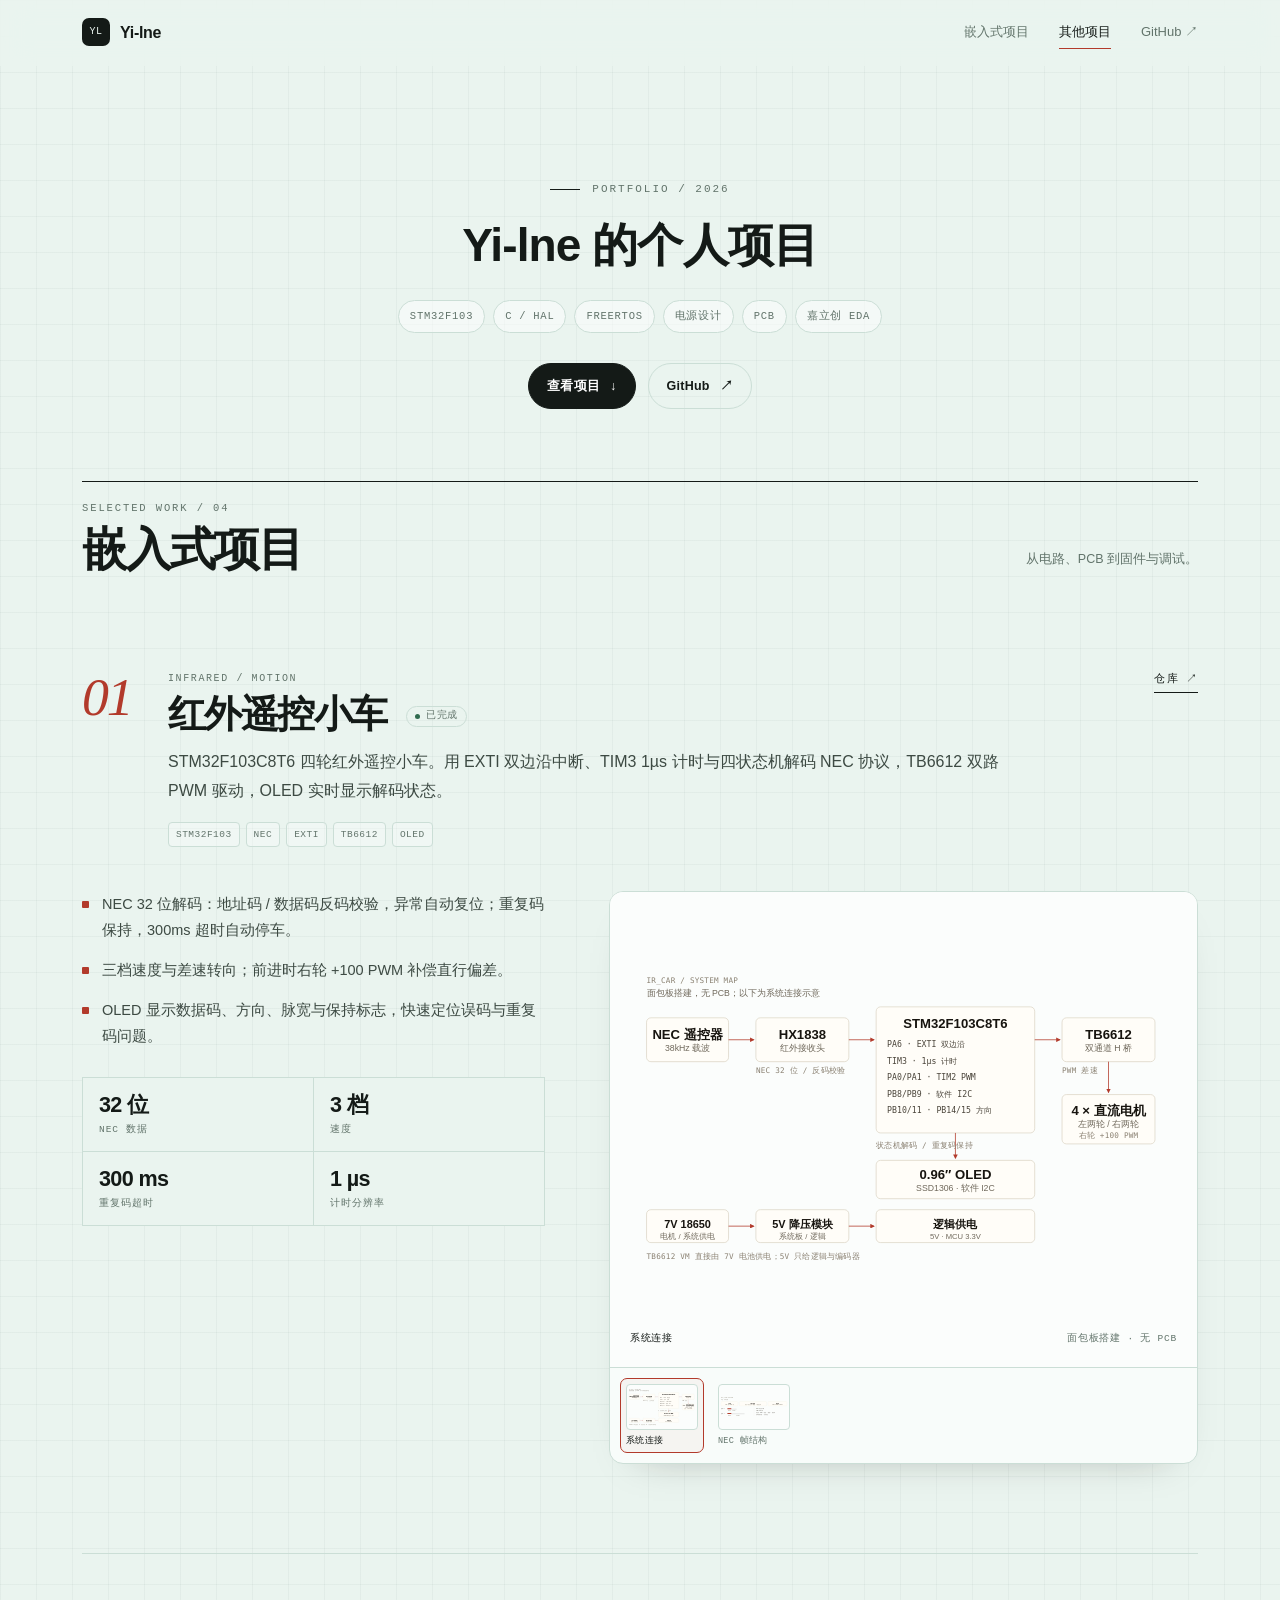
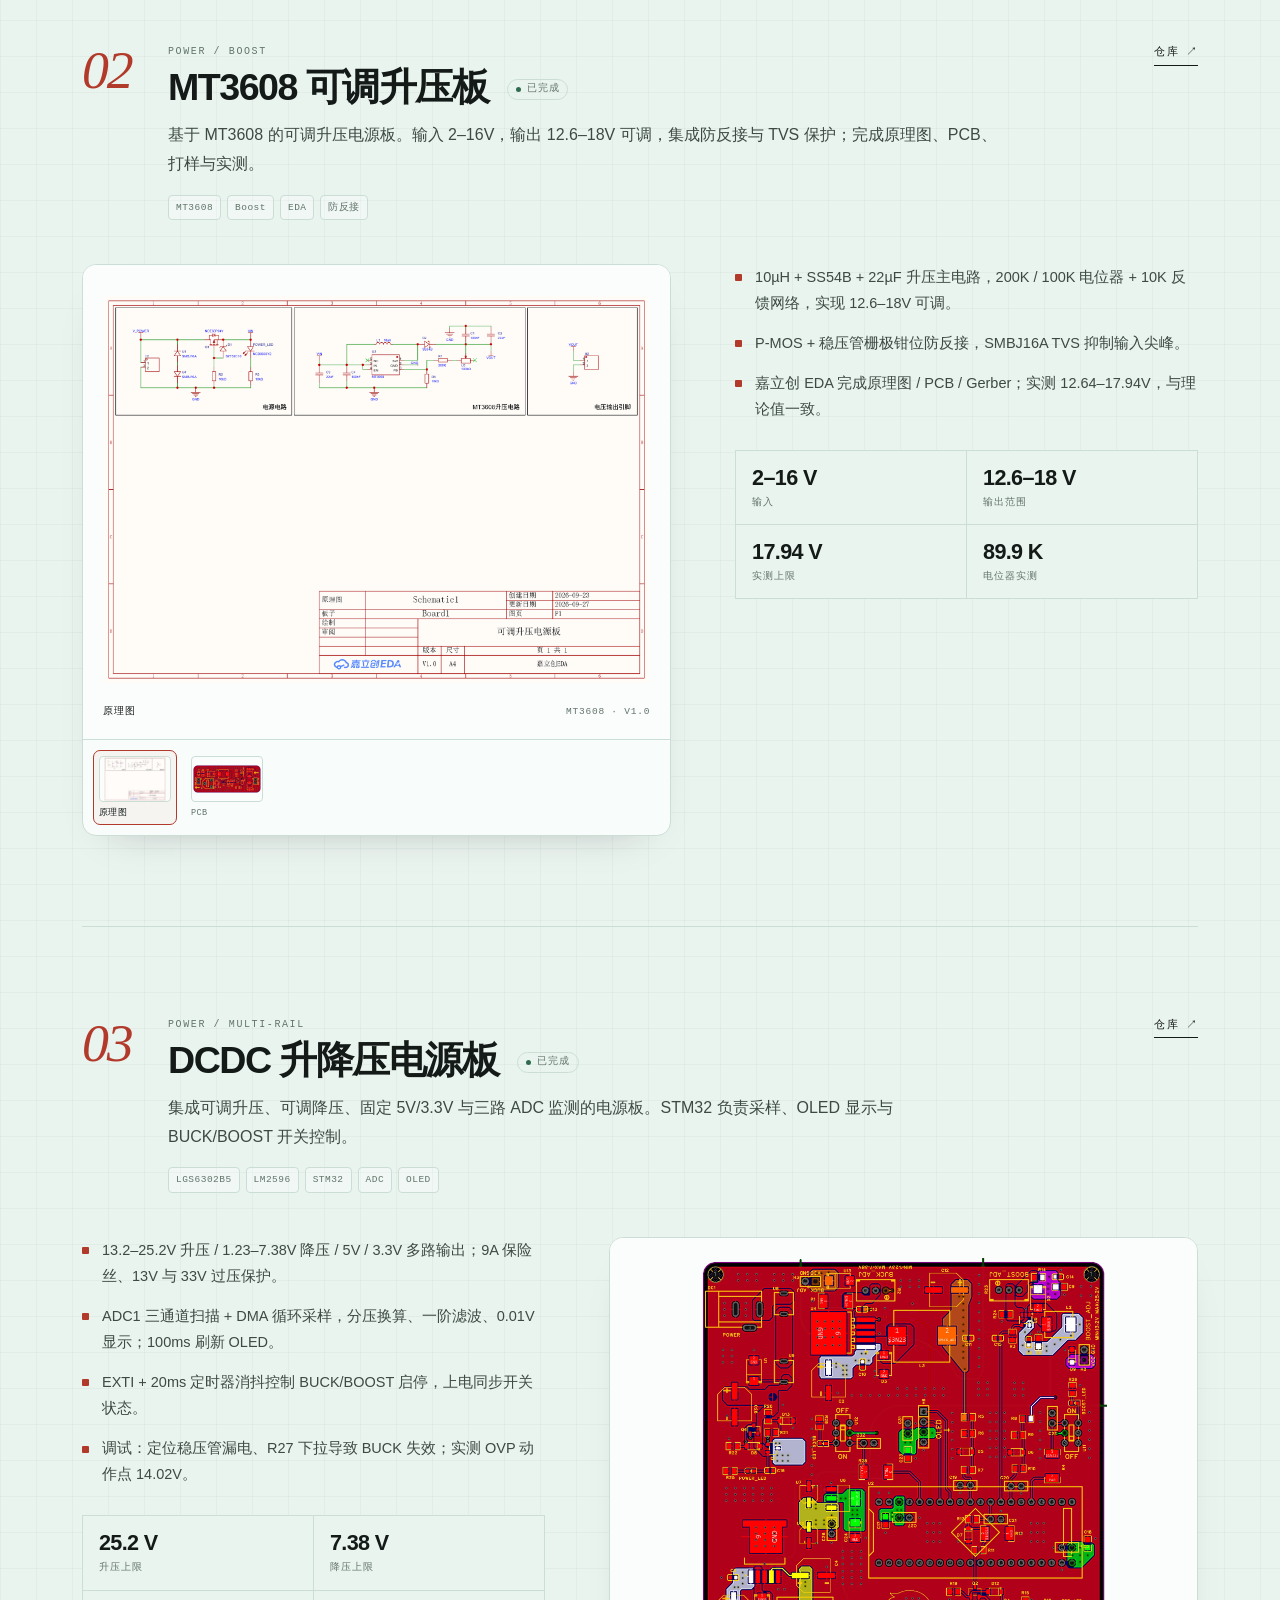
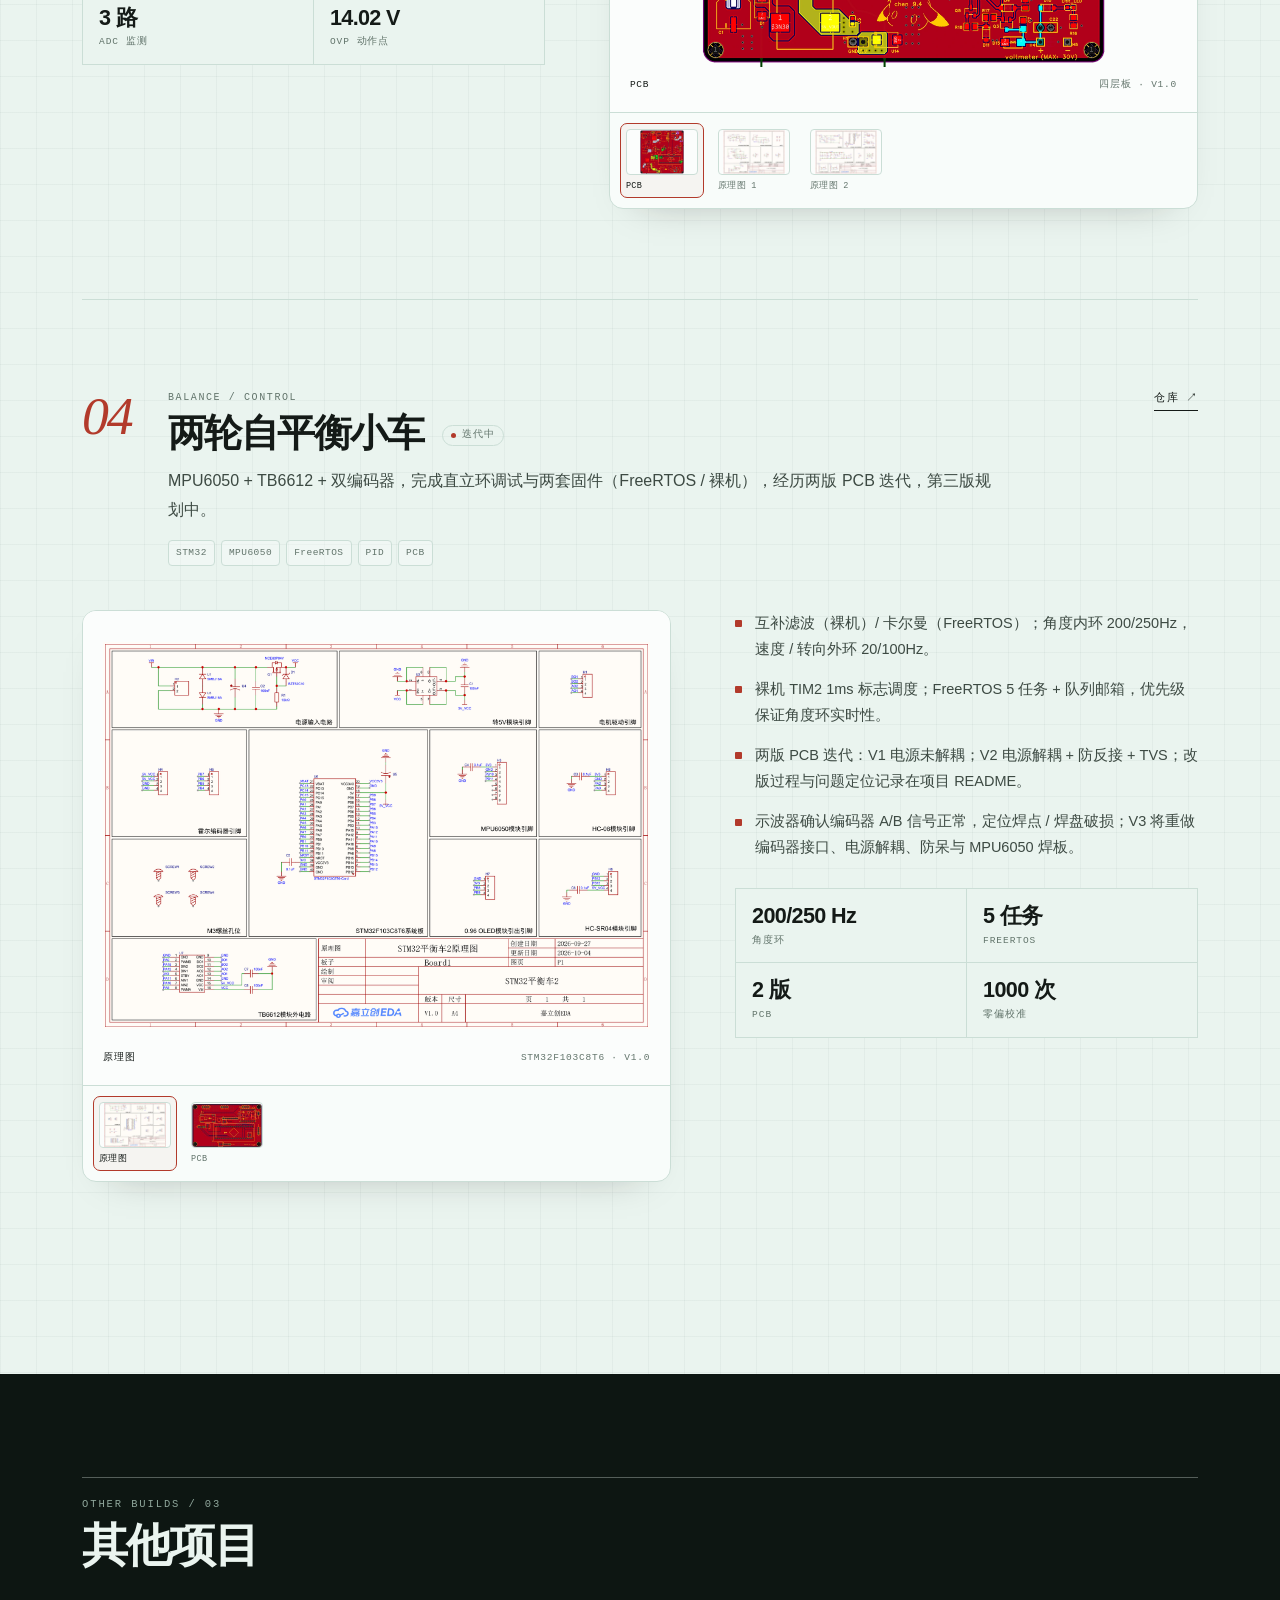
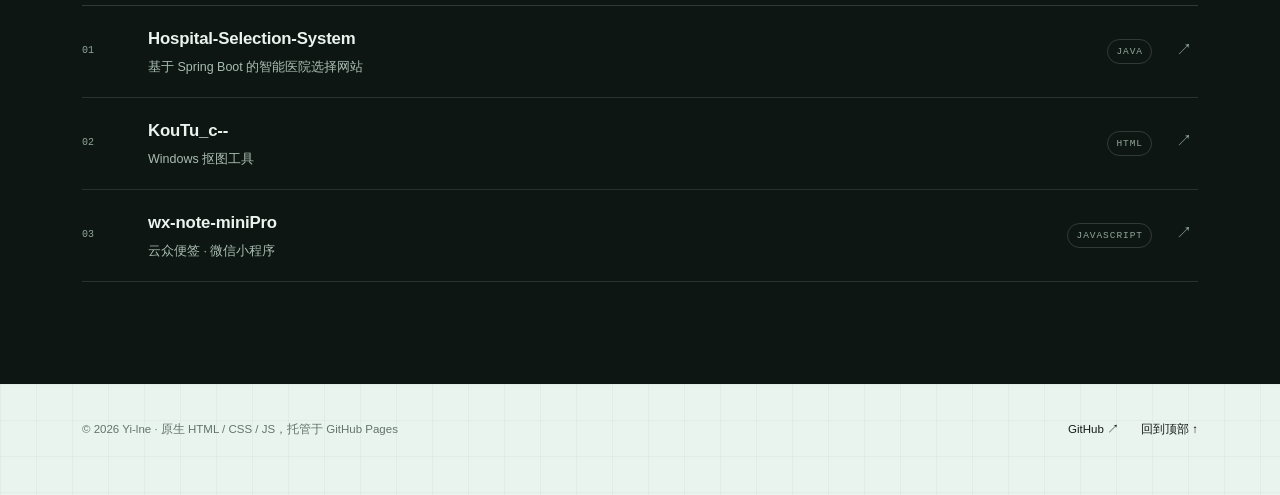
==== index.html @ df7c6e93 "2026 v1" ====
<!DOCTYPE html>
<html lang="zh-CN">
<head>
  <meta charset="utf-8">
  <meta name="viewport" content="width=device-width, initial-scale=1">
  <title>Yi-lne — 嵌入式项目作品集</title>
  <meta name="description" content="Yi-lne 的嵌入式项目作品集：STM32 固件、红外遥控小车、MT3608 升压板、DCDC 升降压电源板与两轮自平衡小车。">
  <meta name="theme-color" content="#eaf4ef">
  <link rel="canonical" href="https://yi-lne.github.io/">
  <link rel="icon" href="assets/favicon.svg" type="image/svg+xml">
  <link rel="stylesheet" href="assets/style.css">
  <script>document.documentElement.classList.add('js');</script>
  <meta property="og:type" content="website">
  <meta property="og:title" content="Yi-lne — 嵌入式项目作品集">
  <meta property="og:description" content="STM32 固件、电源与 PCB：红外遥控小车、MT3608 升压板、DCDC 升降压电源板、两轮自平衡小车。">
  <meta property="og:url" content="https://yi-lne.github.io/">
  <meta property="og:image" content="https://yi-lne.github.io/assets/img/og.jpg">
  <meta property="og:image:width" content="1200">
  <meta property="og:image:height" content="630">
  <meta name="twitter:card" content="summary_large_image">
  <meta name="twitter:image" content="https://yi-lne.github.io/assets/img/og.jpg">
</head>
<body>
  <a class="skip-link" href="#work">跳到项目</a>

  <header class="site-header" id="top">
    <div class="header-inner">
      <a class="logo" href="#top" aria-label="Yi-lne 首页">
        <span class="logo-mark" aria-hidden="true">YL</span>
        <span class="logo-text">Yi-lne</span>
      </a>
      <nav class="nav" aria-label="主导航">
        <a href="#work">嵌入式项目</a>
        <a href="#other">其他项目</a>
        <a href="https://github.com/Yi-lne" target="_blank" rel="noopener">GitHub <span aria-hidden="true">↗</span></a>
      </nav>
    </div>
  </header>

  <main>
    <section class="hero" aria-labelledby="hero-title">
      <div class="hero-copy">
        <p class="eyebrow">Portfolio / 2026</p>
        <h1 id="hero-title">Yi-lne 的个人项目</h1>
        <div class="chips" aria-label="技术栈">
          <span class="chip">STM32F103</span>
          <span class="chip">C / HAL</span>
          <span class="chip">FreeRTOS</span>
          <span class="chip">电源设计</span>
          <span class="chip">PCB</span>
          <span class="chip">嘉立创 EDA</span>
        </div>
        <div class="hero-actions">
          <a class="btn btn-primary" href="#work">查看项目 <span aria-hidden="true">↓</span></a>
          <a class="btn btn-ghost" href="https://github.com/Yi-lne" target="_blank" rel="noopener">GitHub <span aria-hidden="true">↗</span></a>
        </div>
      </div>
    </section>

    <section class="work" id="work" aria-labelledby="work-title">
      <header class="section-head" data-reveal>
        <div>
          <p class="section-label">Selected work / 04</p>
          <h2 class="section-title" id="work-title">嵌入式项目</h2>
        </div>
        <p class="section-note">从电路、PCB 到固件与调试。</p>
      </header>

      <div class="projects">
        <article class="project" id="ir-car" data-reveal>
          <header class="project-head">
            <span class="project-index" aria-hidden="true">01</span>
            <div class="project-head-text">
              <p class="project-kicker">Infrared / Motion</p>
              <h3>红外遥控小车 <span class="status"><i aria-hidden="true"></i>已完成</span></h3>
              <p class="project-summary">STM32F103C8T6 四轮红外遥控小车。用 EXTI 双边沿中断、TIM3 1µs 计时与四状态机解码 NEC 协议，TB6612 双路 PWM 驱动，OLED 实时显示解码状态。</p>
              <div class="tags" aria-label="技术标签">
                <span>STM32F103</span><span>NEC</span><span>EXTI</span><span>TB6612</span><span>OLED</span>
              </div>
            </div>
            <a class="repo-link" href="https://github.com/Yi-lne/Embedded-project--IR_Car" target="_blank" rel="noopener">仓库 <span aria-hidden="true">↗</span></a>
          </header>

          <div class="project-grid">
            <div class="project-info">
              <ul class="points">
                <li>NEC 32 位解码：地址码 / 数据码反码校验，异常自动复位；重复码保持，300ms 超时自动停车。</li>
                <li>三档速度与差速转向；前进时右轮 +100 PWM 补偿直行偏差。</li>
                <li>OLED 显示数据码、方向、脉宽与保持标志，快速定位误码与重复码问题。</li>
              </ul>
              <div class="stats">
                <div><b>32 位</b><span>NEC 数据</span></div>
                <div><b>3 档</b><span>速度</span></div>
                <div><b>300 ms</b><span>重复码超时</span></div>
                <div><b>1 µs</b><span>计时分辨率</span></div>
              </div>
            </div>

            <div class="project-viewer">
              <div class="viewer" data-viewer>
                <figure class="stage">
                  <img class="stage-img" src="assets/img/ir-system.svg" alt="IR_Car 系统连接示意" loading="lazy">
                  <figcaption>
                    <span class="stage-label">系统连接</span>
                    <span class="stage-caption">面包板搭建 · 无 PCB</span>
                  </figcaption>
                </figure>
                <div class="thumbs" role="group" aria-label="IR_Car 图片">
                  <button class="thumb is-active" type="button" aria-pressed="true"
                    data-src="assets/img/ir-system.svg" data-label="系统连接" data-caption="面包板搭建 · 无 PCB" data-alt="IR_Car 系统连接示意">
                    <img src="assets/img/ir-system.svg" alt="" loading="lazy">
                    <span>系统连接</span>
                  </button>
                  <button class="thumb" type="button" aria-pressed="false"
                    data-src="assets/img/ir-nec.svg" data-label="NEC 帧结构" data-caption="引导码 / 32 位数据 / 重复码" data-alt="NEC 帧结构示意">
                    <img src="assets/img/ir-nec.svg" alt="" loading="lazy">
                    <span>NEC 帧结构</span>
                  </button>
                </div>
              </div>
            </div>
          </div>
        </article>

        <article class="project project--reverse" id="mt3608" data-reveal>
          <header class="project-head">
            <span class="project-index" aria-hidden="true">02</span>
            <div class="project-head-text">
              <p class="project-kicker">Power / Boost</p>
              <h3>MT3608 可调升压板 <span class="status"><i aria-hidden="true"></i>已完成</span></h3>
              <p class="project-summary">基于 MT3608 的可调升压电源板。输入 2–16V，输出 12.6–18V 可调，集成防反接与 TVS 保护；完成原理图、PCB、打样与实测。</p>
              <div class="tags" aria-label="技术标签">
                <span>MT3608</span><span>Boost</span><span>EDA</span><span>防反接</span>
              </div>
            </div>
            <a class="repo-link" href="https://github.com/Yi-lne/Embedded-project--DCDC_BOOST_MT3608" target="_blank" rel="noopener">仓库 <span aria-hidden="true">↗</span></a>
          </header>

          <div class="project-grid">
            <div class="project-info">
              <ul class="points">
                <li>10µH + SS54B + 22µF 升压主电路，200K / 100K 电位器 + 10K 反馈网络，实现 12.6–18V 可调。</li>
                <li>P-MOS + 稳压管栅极钳位防反接，SMBJ16A TVS 抑制输入尖峰。</li>
                <li>嘉立创 EDA 完成原理图 / PCB / Gerber；实测 12.64–17.94V，与理论值一致。</li>
              </ul>
              <div class="stats">
                <div><b>2–16 V</b><span>输入</span></div>
                <div><b>12.6–18 V</b><span>输出范围</span></div>
                <div><b>17.94 V</b><span>实测上限</span></div>
                <div><b>89.9 K</b><span>电位器实测</span></div>
              </div>
            </div>

            <div class="project-viewer">
              <div class="viewer" data-viewer>
                <figure class="stage">
                  <img class="stage-img" src="assets/img/mt3608-sch.webp" alt="MT3608 升压板原理图" loading="lazy">
                  <figcaption>
                    <span class="stage-label">原理图</span>
                    <span class="stage-caption">MT3608 · V1.0</span>
                  </figcaption>
                </figure>
                <div class="thumbs" role="group" aria-label="MT3608 图片">
                  <button class="thumb is-active" type="button" aria-pressed="true"
                    data-src="assets/img/mt3608-sch.webp" data-label="原理图" data-caption="MT3608 · V1.0" data-alt="MT3608 升压板原理图">
                    <img src="assets/img/mt3608-sch-thumb.webp" alt="" loading="lazy">
                    <span>原理图</span>
                  </button>
                  <button class="thumb" type="button" aria-pressed="false"
                    data-src="assets/img/mt3608-pcb.webp" data-label="PCB" data-caption="V1.0 · 板卡渲染" data-alt="MT3608 升压板 PCB">
                    <img src="assets/img/mt3608-pcb-thumb.webp" alt="" loading="lazy">
                    <span>PCB</span>
                  </button>
                </div>
              </div>
            </div>
          </div>
        </article>

        <article class="project" id="dcdc" data-reveal>
          <header class="project-head">
            <span class="project-index" aria-hidden="true">03</span>
            <div class="project-head-text">
              <p class="project-kicker">Power / Multi-rail</p>
              <h3>DCDC 升降压电源板 <span class="status"><i aria-hidden="true"></i>已完成</span></h3>
              <p class="project-summary">集成可调升压、可调降压、固定 5V/3.3V 与三路 ADC 监测的电源板。STM32 负责采样、OLED 显示与 BUCK/BOOST 开关控制。</p>
              <div class="tags" aria-label="技术标签">
                <span>LGS6302B5</span><span>LM2596</span><span>STM32</span><span>ADC</span><span>OLED</span>
              </div>
            </div>
            <a class="repo-link" href="https://github.com/Yi-lne/Embedded-project--DCDC_BUCK_and_BOOST" target="_blank" rel="noopener">仓库 <span aria-hidden="true">↗</span></a>
          </header>

          <div class="project-grid">
            <div class="project-info">
              <ul class="points">
                <li>13.2–25.2V 升压 / 1.23–7.38V 降压 / 5V / 3.3V 多路输出；9A 保险丝、13V 与 33V 过压保护。</li>
                <li>ADC1 三通道扫描 + DMA 循环采样，分压换算、一阶滤波、0.01V 显示；100ms 刷新 OLED。</li>
                <li>EXTI + 20ms 定时器消抖控制 BUCK/BOOST 启停，上电同步开关状态。</li>
                <li>调试：定位稳压管漏电、R27 下拉导致 BUCK 失效；实测 OVP 动作点 14.02V。</li>
              </ul>
              <div class="stats">
                <div><b>25.2 V</b><span>升压上限</span></div>
                <div><b>7.38 V</b><span>降压上限</span></div>
                <div><b>3 路</b><span>ADC 监测</span></div>
                <div><b>14.02 V</b><span>OVP 动作点</span></div>
              </div>
            </div>

            <div class="project-viewer">
              <div class="viewer" data-viewer>
                <figure class="stage">
                  <img class="stage-img" src="assets/img/dcdc-pcb.webp" alt="DCDC 升降压电源板 PCB" loading="lazy">
                  <figcaption>
                    <span class="stage-label">PCB</span>
                    <span class="stage-caption">四层板 · V1.0</span>
                  </figcaption>
                </figure>
                <div class="thumbs" role="group" aria-label="DCDC 图片">
                  <button class="thumb is-active" type="button" aria-pressed="true"
                    data-src="assets/img/dcdc-pcb.webp" data-label="PCB" data-caption="四层板 · V1.0" data-alt="DCDC 升降压电源板 PCB">
                    <img src="assets/img/dcdc-pcb-thumb.webp" alt="" loading="lazy">
                    <span>PCB</span>
                  </button>
                  <button class="thumb" type="button" aria-pressed="false"
                    data-src="assets/img/dcdc-sch-1.webp" data-label="原理图 1" data-caption="升降压模块" data-alt="DCDC 升降压模块原理图">
                    <img src="assets/img/dcdc-sch-1-thumb.webp" alt="" loading="lazy">
                    <span>原理图 1</span>
                  </button>
                  <button class="thumb" type="button" aria-pressed="false"
                    data-src="assets/img/dcdc-sch-2.webp" data-label="原理图 2" data-caption="电源与主控模块" data-alt="DCDC 电源与主控模块原理图">
                    <img src="assets/img/dcdc-sch-2-thumb.webp" alt="" loading="lazy">
                    <span>原理图 2</span>
                  </button>
                </div>
              </div>
            </div>
          </div>
        </article>

        <article class="project project--reverse" id="balance" data-reveal>
          <header class="project-head">
            <span class="project-index" aria-hidden="true">04</span>
            <div class="project-head-text">
              <p class="project-kicker">Balance / Control</p>
              <h3>两轮自平衡小车 <span class="status status--wip"><i aria-hidden="true"></i>迭代中</span></h3>
              <p class="project-summary">MPU6050 + TB6612 + 双编码器，完成直立环调试与两套固件（FreeRTOS / 裸机），经历两版 PCB 迭代，第三版规划中。</p>
              <div class="tags" aria-label="技术标签">
                <span>STM32</span><span>MPU6050</span><span>FreeRTOS</span><span>PID</span><span>PCB</span>
              </div>
            </div>
            <a class="repo-link" href="https://github.com/Yi-lne/Embedded-project--Balance_Car" target="_blank" rel="noopener">仓库 <span aria-hidden="true">↗</span></a>
          </header>

          <div class="project-grid">
            <div class="project-info">
              <ul class="points">
                <li>互补滤波（裸机）/ 卡尔曼（FreeRTOS）；角度内环 200/250Hz，速度 / 转向外环 20/100Hz。</li>
                <li>裸机 TIM2 1ms 标志调度；FreeRTOS 5 任务 + 队列邮箱，优先级保证角度环实时性。</li>
                <li>两版 PCB 迭代：V1 电源未解耦；V2 电源解耦 + 防反接 + TVS；改版过程与问题定位记录在项目 README。</li>
                <li>示波器确认编码器 A/B 信号正常，定位焊点 / 焊盘破损；V3 将重做编码器接口、电源解耦、防呆与 MPU6050 焊板。</li>
              </ul>
              <div class="stats">
                <div><b>200/250 Hz</b><span>角度环</span></div>
                <div><b>5 任务</b><span>FreeRTOS</span></div>
                <div><b>2 版</b><span>PCB</span></div>
                <div><b>1000 次</b><span>零偏校准</span></div>
              </div>
            </div>

            <div class="project-viewer">
              <div class="viewer" data-viewer>
                <figure class="stage">
                  <img class="stage-img" src="assets/img/balance-sch.webp" alt="STM32 平衡车原理图" loading="lazy">
                  <figcaption>
                    <span class="stage-label">原理图</span>
                    <span class="stage-caption">STM32F103C8T6 · V1.0</span>
                  </figcaption>
                </figure>
                <div class="thumbs" role="group" aria-label="Balance Car 图片">
                  <button class="thumb is-active" type="button" aria-pressed="true"
                    data-src="assets/img/balance-sch.webp" data-label="原理图" data-caption="STM32F103C8T6 · V1.0" data-alt="STM32 平衡车原理图">
                    <img src="assets/img/balance-sch-thumb.webp" alt="" loading="lazy">
                    <span>原理图</span>
                  </button>
                  <button class="thumb" type="button" aria-pressed="false"
                    data-src="assets/img/balance-pcb.webp" data-label="PCB" data-caption="V2 · 底层视图" data-alt="STM32 平衡车 PCB">
                    <img src="assets/img/balance-pcb-thumb.webp" alt="" loading="lazy">
                    <span>PCB</span>
                  </button>
                </div>
              </div>
            </div>
          </div>
        </article>
      </div>
    </section>

    <section class="other" id="other" aria-labelledby="other-title">
      <div class="other-inner">
        <header class="section-head section-head--dark" data-reveal>
          <div>
            <p class="section-label">Other builds / 03</p>
            <h2 class="section-title" id="other-title">其他项目</h2>
          </div>
        </header>

        <div class="other-list" data-reveal>
          <a class="other-row" href="https://github.com/Yi-lne/Hospital-Selection-System" target="_blank" rel="noopener">
            <span class="other-num">01</span>
            <div class="other-text">
              <h3>Hospital-Selection-System</h3>
              <p>基于 Spring Boot 的智能医院选择网站</p>
            </div>
            <span class="lang">Java</span>
            <span class="other-arrow" aria-hidden="true">↗</span>
          </a>
          <a class="other-row" href="https://github.com/Yi-lne/KouTu_c--" target="_blank" rel="noopener">
            <span class="other-num">02</span>
            <div class="other-text">
              <h3>KouTu_c--</h3>
              <p>Windows 抠图工具</p>
            </div>
            <span class="lang">HTML</span>
            <span class="other-arrow" aria-hidden="true">↗</span>
          </a>
          <a class="other-row" href="https://github.com/Yi-lne/wx-note-miniPro" target="_blank" rel="noopener">
            <span class="other-num">03</span>
            <div class="other-text">
              <h3>wx-note-miniPro</h3>
              <p>云众便签 · 微信小程序</p>
            </div>
            <span class="lang">JavaScript</span>
            <span class="other-arrow" aria-hidden="true">↗</span>
          </a>
        </div>
      </div>
    </section>
  </main>

  <footer class="site-footer">
    <p>© 2026 Yi-lne · 原生 HTML / CSS / JS，托管于 GitHub Pages</p>
    <p class="footer-links">
      <a href="https://github.com/Yi-lne" target="_blank" rel="noopener">GitHub ↗</a>
      <a href="#top">回到顶部 ↑</a>
    </p>
  </footer>

  <dialog id="lightbox" class="lightbox" aria-label="图片预览">
    <div class="lightbox-inner">
      <button class="lightbox-close" type="button" aria-label="关闭">×</button>
      <button class="lightbox-nav lightbox-prev" type="button" aria-label="上一张">‹</button>
      <img id="lightbox-img" alt="">
      <button class="lightbox-nav lightbox-next" type="button" aria-label="下一张">›</button>
      <div class="lightbox-bar">
        <span id="lightbox-caption"></span>
        <span class="lightbox-meta">
          <a id="lightbox-open" class="lightbox-open" href="#" target="_blank" rel="noopener">原图 ↗</a>
          <span id="lightbox-count"></span>
        </span>
      </div>
    </div>
  </dialog>

  <script src="assets/script.js" defer></script>
</body>
</html>
---- assets/style.css ----
:root {
  --paper: #eaf4ef;
  --paper-2: #e2f0e9;
  --card: #f8fcfa;
  --ink: #141a17;
  --muted: #62746b;
  --line: #cbded6;
  --accent: #b23a2b;
  --accent-dark: #8d2a1f;
  --ok: #2f6b4f;
  --dark: #0d1612;
  --max: 1180px;
  --pad: clamp(18px, 4vw, 32px);
  --radius: 14px;
  --sans: "Inter", "Segoe UI", "PingFang SC", "Microsoft YaHei", "Noto Sans SC", sans-serif;
  --serif: "Iowan Old Style", "Palatino Linotype", "Book Antiqua", Georgia, "Songti SC", "SimSun", serif;
  --mono: "SFMono-Regular", "Cascadia Mono", "Roboto Mono", Consolas, monospace;
}

*,
*::before,
*::after { box-sizing: border-box; }

html {
  scroll-behavior: smooth;
  scroll-padding-top: 84px;
}

body {
  margin: 0;
  color: var(--ink);
  background-color: var(--paper);
  background-image:
    radial-gradient(1200px 760px at 80% -12%, rgba(255, 255, 255, .9), transparent 62%),
    linear-gradient(rgba(20, 60, 42, .04) 1px, transparent 1px),
    linear-gradient(90deg, rgba(20, 60, 42, .04) 1px, transparent 1px);
  background-size: auto, 36px 36px, 36px 36px;
  font-family: var(--sans);
  font-size: 16px;
  line-height: 1.6;
  -webkit-font-smoothing: antialiased;
  text-rendering: optimizeLegibility;
}

::selection { background: var(--accent); color: #fff; }

img { max-width: 100%; }

a { color: inherit; }

:focus-visible {
  outline: 2px solid var(--accent);
  outline-offset: 3px;
}

.skip-link {
  position: fixed;
  top: -70px;
  left: 18px;
  z-index: 100;
  padding: 10px 14px;
  border-radius: 6px;
  background: var(--ink);
  color: var(--paper);
  font-size: 12px;
  text-decoration: none;
  transition: top .2s ease;
}
.skip-link:focus { top: 16px; }

/* ---------- header ---------- */

.site-header {
  position: sticky;
  top: 0;
  z-index: 60;
  background: rgba(234, 244, 239, .8);
  border-bottom: 1px solid transparent;
  backdrop-filter: saturate(140%) blur(14px);
  -webkit-backdrop-filter: saturate(140%) blur(14px);
  transition: background .25s ease, border-color .25s ease;
}
.site-header.is-scrolled {
  background: rgba(234, 244, 239, .94);
  border-bottom-color: var(--line);
}

.header-inner {
  width: 100%;
  max-width: var(--max);
  margin: 0 auto;
  padding: 16px var(--pad);
  display: flex;
  align-items: center;
  justify-content: space-between;
  gap: 24px;
}

.logo {
  display: inline-flex;
  align-items: center;
  gap: 10px;
  color: var(--ink);
  text-decoration: none;
}
.logo-mark {
  display: grid;
  place-items: center;
  width: 28px;
  height: 28px;
  border-radius: 7px;
  background: var(--ink);
  color: var(--paper);
  font-family: var(--mono);
  font-size: 10px;
  letter-spacing: .04em;
}
.logo-text {
  font-weight: 650;
  letter-spacing: -.02em;
}

.nav {
  display: flex;
  align-items: center;
  gap: clamp(14px, 2.4vw, 30px);
  font-size: 13px;
}
.nav a {
  position: relative;
  padding: 6px 0;
  color: var(--muted);
  text-decoration: none;
  transition: color .2s ease;
}
.nav a::after {
  content: "";
  position: absolute;
  left: 0;
  right: 0;
  bottom: 0;
  height: 1px;
  background: var(--accent);
  transform: scaleX(0);
  transform-origin: right;
  transition: transform .3s ease;
}
.nav a:hover,
.nav a.is-active { color: var(--ink); }
.nav a:hover::after,
.nav a.is-active::after {
  transform: scaleX(1);
  transform-origin: left;
}

/* ---------- hero ---------- */

.hero {
  width: 100%;
  max-width: var(--max);
  margin: 0 auto;
  padding: clamp(72px, 9vw, 118px) var(--pad) clamp(48px, 6vw, 72px);
  display: flex;
  flex-direction: column;
  align-items: center;
  text-align: center;
}

.hero-copy {
  display: flex;
  flex-direction: column;
  align-items: center;
  max-width: 760px;
}

.eyebrow {
  display: flex;
  align-items: center;
  justify-content: center;
  gap: 12px;
  margin: 0;
  color: var(--muted);
  font-family: var(--mono);
  font-size: 11px;
  letter-spacing: .18em;
  text-transform: uppercase;
}
.eyebrow::before {
  content: "";
  width: 30px;
  height: 1px;
  background: var(--ink);
}

.hero h1 {
  margin: 18px 0 0;
  color: var(--ink);
  font-size: clamp(1.9rem, 3.6vw, 2.9rem);
  font-weight: 600;
  line-height: 1.25;
  letter-spacing: -.02em;
}

.chips {
  display: flex;
  flex-wrap: wrap;
  justify-content: center;
  gap: 8px;
  margin-top: 26px;
}
.chip {
  padding: 7px 11px;
  border: 1px solid var(--line);
  border-radius: 999px;
  background: rgba(255, 255, 255, .5);
  color: var(--muted);
  font-family: var(--mono);
  font-size: 10.5px;
  letter-spacing: .07em;
  text-transform: uppercase;
  white-space: nowrap;
}

.hero-actions {
  display: flex;
  flex-wrap: wrap;
  justify-content: center;
  gap: 12px;
  margin-top: 30px;
}
.btn {
  display: inline-flex;
  align-items: center;
  gap: 10px;
  padding: 12px 18px;
  border-radius: 999px;
  font-size: 12.5px;
  font-weight: 600;
  letter-spacing: .02em;
  text-decoration: none;
  transition: background .2s ease, color .2s ease, border-color .2s ease, transform .2s ease;
}
.btn-primary {
  border: 1px solid var(--ink);
  background: var(--ink);
  color: #fff;
}
.btn-primary:hover {
  border-color: var(--accent);
  background: var(--accent);
  color: #fff;
  transform: translateY(-1px);
}
.btn-ghost {
  border: 1px solid var(--line);
  color: var(--ink);
  background: transparent;
}
.btn-ghost:hover {
  border-color: var(--ink);
  background: rgba(255, 255, 255, .35);
}

/* ---------- sections ---------- */

.work {
  width: 100%;
  max-width: var(--max);
  margin: 0 auto;
  padding: 0 var(--pad);
}

.section-head {
  display: flex;
  align-items: flex-end;
  justify-content: space-between;
  gap: 24px;
  padding: 18px 0 0;
  border-top: 1px solid var(--ink);
}
.section-label {
  margin: 0 0 8px;
  color: var(--muted);
  font-family: var(--mono);
  font-size: 10.5px;
  letter-spacing: .18em;
  text-transform: uppercase;
}
.section-title {
  margin: 0;
  font-size: clamp(1.9rem, 3.6vw, 3rem);
  font-weight: 650;
  line-height: 1.05;
  letter-spacing: -.045em;
}
.section-note {
  margin: 0 0 4px;
  color: var(--muted);
  font-size: 12.5px;
}

.projects { margin-top: 8px; }

.project {
  padding: clamp(52px, 7vw, 90px) 0;
  border-bottom: 1px solid var(--line);
}
.project:last-child { border-bottom: 0; }

.project-head {
  display: grid;
  grid-template-columns: 54px minmax(0, 1fr) auto;
  gap: clamp(16px, 3vw, 32px);
  align-items: start;
  margin-bottom: clamp(28px, 4vw, 44px);
}
.project-index {
  color: var(--accent);
  font-family: var(--serif);
  font-size: clamp(2.2rem, 4.2vw, 3.6rem);
  font-style: italic;
  line-height: 1;
  letter-spacing: -.04em;
}
.project-kicker {
  margin: 0 0 6px;
  color: var(--muted);
  font-family: var(--mono);
  font-size: 10px;
  letter-spacing: .16em;
  text-transform: uppercase;
}
.project h3 {
  margin: 0;
  font-size: clamp(1.55rem, 3vw, 2.35rem);
  font-weight: 650;
  line-height: 1.15;
  letter-spacing: -.04em;
}
.project-summary {
  max-width: 52em;
  margin: 12px 0 0;
  color: #3d4a43;
  line-height: 1.8;
}
.project-summary,
.points li,
.other-text h3,
.other-text p { overflow-wrap: anywhere; }
.other-text { min-width: 0; }
.status {
  display: inline-flex;
  align-items: center;
  gap: 6px;
  margin-left: 10px;
  padding: 4px 8px;
  border: 1px solid var(--line);
  border-radius: 999px;
  color: var(--muted);
  font-family: var(--mono);
  font-size: 9.5px;
  font-weight: 500;
  letter-spacing: .08em;
  text-transform: uppercase;
  vertical-align: middle;
  white-space: nowrap;
}
.status i {
  width: 5px;
  height: 5px;
  border-radius: 50%;
  background: var(--ok);
}
.status--wip i { background: var(--accent); }

.tags {
  display: flex;
  flex-wrap: wrap;
  gap: 6px;
  margin-top: 16px;
}
.tags span {
  padding: 4px 7px;
  border: 1px solid var(--line);
  border-radius: 4px;
  background: rgba(255, 255, 255, .28);
  color: var(--muted);
  font-family: var(--mono);
  font-size: 9.5px;
  letter-spacing: .05em;
}

.repo-link {
  padding-bottom: 4px;
  border-bottom: 1px solid var(--ink);
  color: var(--ink);
  font-family: var(--mono);
  font-size: 10.5px;
  letter-spacing: .1em;
  text-decoration: none;
  text-transform: uppercase;
  white-space: nowrap;
  transition: color .2s ease, border-color .2s ease;
}
.repo-link:hover {
  border-color: var(--accent);
  color: var(--accent);
}

.project-grid {
  display: grid;
  grid-template-columns: minmax(0, .88fr) minmax(0, 1.12fr);
  gap: clamp(28px, 5vw, 64px);
  align-items: start;
}
.project--reverse .project-grid {
  grid-template-columns: minmax(0, 1.12fr) minmax(0, .88fr);
}
.project--reverse .project-info { order: 2; }
.project--reverse .project-viewer { order: 1; }

.points {
  display: grid;
  gap: 14px;
  margin: 0;
  padding: 0;
  list-style: none;
}
.points li {
  position: relative;
  padding-left: 20px;
  color: #3d4a43;
  font-size: 14.5px;
  line-height: 1.8;
}
.points li::before {
  content: "";
  position: absolute;
  top: .72em;
  left: 0;
  width: 7px;
  height: 7px;
  border-radius: 1px;
  background: var(--accent);
}

.stats {
  display: grid;
  grid-template-columns: repeat(2, minmax(0, 1fr));
  gap: 1px;
  margin-top: 28px;
  border: 1px solid var(--line);
  background: var(--line);
}
.stats div {
  padding: 14px 16px;
  background: var(--paper);
}
.stats b {
  display: block;
  font-size: clamp(1.1rem, 1.8vw, 1.35rem);
  font-weight: 650;
  line-height: 1.2;
  letter-spacing: -.03em;
}
.stats span {
  display: block;
  margin-top: 4px;
  color: var(--muted);
  font-family: var(--mono);
  font-size: 9.5px;
  letter-spacing: .1em;
  text-transform: uppercase;
}

/* ---------- image viewer ---------- */

.viewer {
  overflow: hidden;
  border: 1px solid var(--line);
  border-radius: var(--radius);
  background: var(--card);
  box-shadow: 0 18px 40px -30px rgba(23, 20, 15, .35);
}

.stage {
  position: relative;
  margin: 0;
  padding: clamp(12px, 2vw, 20px);
  background: #fbfdfc;
  cursor: zoom-in;
}
.stage::after {
  content: "点击放大 ↗";
  position: absolute;
  top: 14px;
  right: 14px;
  padding: 5px 8px;
  border: 1px solid var(--line);
  border-radius: 999px;
  background: rgba(234, 244, 239, .92);
  color: var(--muted);
  font-family: var(--mono);
  font-size: 9px;
  letter-spacing: .08em;
  text-transform: uppercase;
  opacity: 0;
  transition: opacity .2s ease;
}
.stage:hover::after,
.stage:focus-within::after { opacity: 1; }

.stage-img {
  display: block;
  width: 100%;
  height: clamp(280px, 32vw, 460px);
  object-fit: contain;
  object-position: center;
}
.stage figcaption {
  display: flex;
  align-items: baseline;
  justify-content: space-between;
  gap: 16px;
  margin-top: 10px;
  color: var(--muted);
  font-family: var(--mono);
  font-size: 9.5px;
  letter-spacing: .08em;
  text-transform: uppercase;
}
.stage-label { color: var(--ink); }

.thumbs {
  display: flex;
  gap: 8px;
  padding: 10px;
  overflow-x: auto;
  border-top: 1px solid var(--line);
  scrollbar-width: thin;
}
.thumb {
  display: grid;
  flex: 0 0 auto;
  gap: 5px;
  width: 84px;
  padding: 5px;
  border: 1px solid transparent;
  border-radius: 7px;
  background: transparent;
  cursor: pointer;
  text-align: left;
  transition: border-color .2s ease, background .2s ease;
}
.thumb img {
  display: block;
  width: 100%;
  height: 46px;
  border: 1px solid var(--line);
  border-radius: 4px;
  background: #fbfdfc;
  object-fit: contain;
}
.thumb span {
  overflow: hidden;
  color: var(--muted);
  font-family: var(--mono);
  font-size: 8.5px;
  letter-spacing: .04em;
  text-overflow: ellipsis;
  white-space: nowrap;
}
.thumb:hover {
  border-color: var(--line);
  background: rgba(255, 255, 255, .45);
}
.thumb.is-active {
  border-color: var(--accent);
  background: rgba(178, 58, 43, .04);
}
.thumb.is-active span { color: var(--ink); }

/* ---------- other projects ---------- */

.other {
  margin-top: clamp(60px, 8vw, 110px);
  padding: clamp(60px, 8vw, 110px) 0;
  background: var(--dark);
  color: var(--paper);
}
.other-inner {
  width: 100%;
  max-width: var(--max);
  margin: 0 auto;
  padding: 0 var(--pad);
}
.section-head--dark { border-top-color: rgba(234, 244, 239, .32); }
.section-head--dark .section-label,
.section-head--dark .section-note { color: #8fa69b; }
.section-head--dark .section-title { color: var(--paper); }

.other-list {
  margin-top: 36px;
  border-top: 1px solid rgba(234, 244, 239, .16);
}
.other-row {
  display: grid;
  grid-template-columns: 42px minmax(0, 1fr) auto 22px;
  gap: clamp(12px, 2.5vw, 24px);
  align-items: center;
  padding: 20px 0;
  border-bottom: 1px solid rgba(234, 244, 239, .12);
  color: inherit;
  text-decoration: none;
  transition: background .2s ease, padding .2s ease;
}
.other-row:hover {
  padding-right: 8px;
  padding-left: 8px;
  background: rgba(234, 244, 239, .05);
}
.other-num {
  color: #8fa69b;
  font-family: var(--mono);
  font-size: 10px;
}
.other-text h3 {
  margin: 0;
  font-size: 1.05rem;
  font-weight: 600;
  letter-spacing: -.01em;
}
.other-text p {
  margin: 4px 0 0;
  color: #a9bdb3;
  font-size: 12.5px;
}
.lang {
  padding: 4px 8px;
  border: 1px solid rgba(234, 244, 239, .16);
  border-radius: 999px;
  color: #8fa69b;
  font-family: var(--mono);
  font-size: 9.5px;
  letter-spacing: .1em;
  text-transform: uppercase;
}
.other-arrow {
  color: #8fa69b;
  font-family: var(--mono);
  transition: transform .2s ease, color .2s ease;
}
.other-row:hover .other-arrow {
  color: var(--paper);
  transform: translate(2px, -2px);
}

/* ---------- footer ---------- */

.site-footer {
  width: 100%;
  max-width: var(--max);
  margin: 0 auto;
  padding: 36px var(--pad) 56px;
  display: flex;
  align-items: center;
  justify-content: space-between;
  gap: 20px;
  color: var(--muted);
  font-size: 11.5px;
}
.site-footer p { margin: 0; }
.footer-links {
  display: flex;
  gap: 22px;
}
.footer-links a {
  border-bottom: 1px solid transparent;
  color: var(--ink);
  text-decoration: none;
  transition: color .2s ease, border-color .2s ease;
}
.footer-links a:hover {
  border-color: var(--accent);
  color: var(--accent);
}

/* ---------- lightbox ---------- */

body.lightbox-open { overflow: hidden; }

.lightbox {
  width: min(94vw, 1400px);
  max-width: none;
  margin: auto;
  padding: 0;
  border: 0;
  background: transparent;
}
.lightbox::backdrop {
  background: rgba(18, 15, 12, .88);
  backdrop-filter: blur(6px);
  -webkit-backdrop-filter: blur(6px);
}
.lightbox-inner {
  position: relative;
  padding: 16px 16px 10px;
  border-radius: 14px;
  background: #fbfdfc;
  box-shadow: 0 40px 100px -30px rgba(0, 0, 0, .5);
}
.lightbox[open] .lightbox-inner {
  animation: lightbox-in .24s ease-out both;
}
@keyframes lightbox-in {
  from { opacity: 0; transform: translateY(8px) scale(.995); }
  to { opacity: 1; transform: none; }
}
.lightbox img {
  display: block;
  width: 100%;
  max-height: 78vh;
  object-fit: contain;
  background: #fbfdfc;
}
.lightbox-bar {
  display: flex;
  align-items: center;
  justify-content: space-between;
  gap: 16px;
  flex-wrap: wrap;
  padding: 10px 4px 0;
  color: var(--muted);
  font-family: var(--mono);
  font-size: 10px;
  letter-spacing: .06em;
}
.lightbox-meta {
  display: inline-flex;
  align-items: center;
  gap: 14px;
}
.lightbox-open {
  padding-bottom: 1px;
  border-bottom: 1px solid var(--line);
  color: var(--ink);
  text-decoration: none;
  transition: color .2s ease, border-color .2s ease;
}
.lightbox-open:hover {
  border-color: var(--accent);
  color: var(--accent);
}
.lightbox-close {
  position: absolute;
  top: -14px;
  right: -14px;
  display: grid;
  place-items: center;
  width: 34px;
  height: 34px;
  border: 0;
  border-radius: 50%;
  background: var(--ink);
  color: var(--paper);
  font-size: 20px;
  line-height: 1;
  cursor: pointer;
}
.lightbox-nav {
  position: absolute;
  top: 50%;
  display: grid;
  place-items: center;
  width: 38px;
  height: 38px;
  border: 1px solid var(--line);
  border-radius: 50%;
  background: rgba(251, 253, 252, .92);
  color: var(--ink);
  font-size: 22px;
  line-height: 1;
  cursor: pointer;
  transform: translateY(-50%);
}
.lightbox-prev { left: -16px; }
.lightbox-next { right: -16px; }

/* ---------- reveal ---------- */

html.js [data-reveal] {
  opacity: 0;
  transform: translateY(20px);
  transition: opacity .7s ease, transform .7s ease;
}
html.js [data-reveal].is-visible {
  opacity: 1;
  transform: none;
}

/* ---------- responsive ---------- */

@media (max-width: 980px) {
  .project-grid,
  .project--reverse .project-grid {
    grid-template-columns: 1fr;
  }
  .project--reverse .project-info,
  .project--reverse .project-viewer { order: initial; }
  .project-head {
    grid-template-columns: 44px minmax(0, 1fr);
    gap: 16px;
  }
  .repo-link {
    grid-column: 1 / -1;
    justify-self: start;
  }
  .section-note { display: none; }
  .site-footer {
    flex-direction: column;
    align-items: flex-start;
  }
}

@media (max-width: 640px) {
  .header-inner { padding: 14px var(--pad); }
  .nav { gap: 14px; font-size: 12px; }
  .logo-text { display: none; }
  .hero { padding-top: 52px; }
  .project h3 { font-size: 1.5rem; }
  .status { margin-left: 6px; }
  .stage-img { height: clamp(240px, 52vw, 360px); }
  .stage figcaption {
    flex-direction: column;
    gap: 4px;
  }
  .other-row {
    grid-template-columns: 28px minmax(0, 1fr) auto;
    gap: 10px;
  }
  .other-arrow { display: none; }
  .lang {
    padding: 3px 6px;
    font-size: 8.5px;
  }
  .lightbox-prev { left: -8px; }
  .lightbox-next { right: -8px; }
  .lightbox-close {
    top: 8px;
    right: 8px;
    width: 30px;
    height: 30px;
    font-size: 18px;
  }
  .lightbox-nav {
    width: 32px;
    height: 32px;
    font-size: 19px;
  }
}

@media (max-width: 480px) {
  .header-inner { gap: 12px; }
  .nav { gap: 10px; font-size: 11.5px; }
  .logo-mark { width: 26px; height: 26px; }
}

@media (prefers-reduced-motion: reduce) {
  html { scroll-behavior: auto; }
  *,
  *::before,
  *::after {
    animation-duration: .01ms !important;
    animation-iteration-count: 1 !important;
    transition-duration: .01ms !important;
  }
  html.js [data-reveal] {
    opacity: 1;
    transform: none;
  }
}

@media print {
  .site-header,
  .thumbs,
  .lightbox { display: none !important; }
  body { background: #fff; }
  .project { break-inside: avoid; }
}
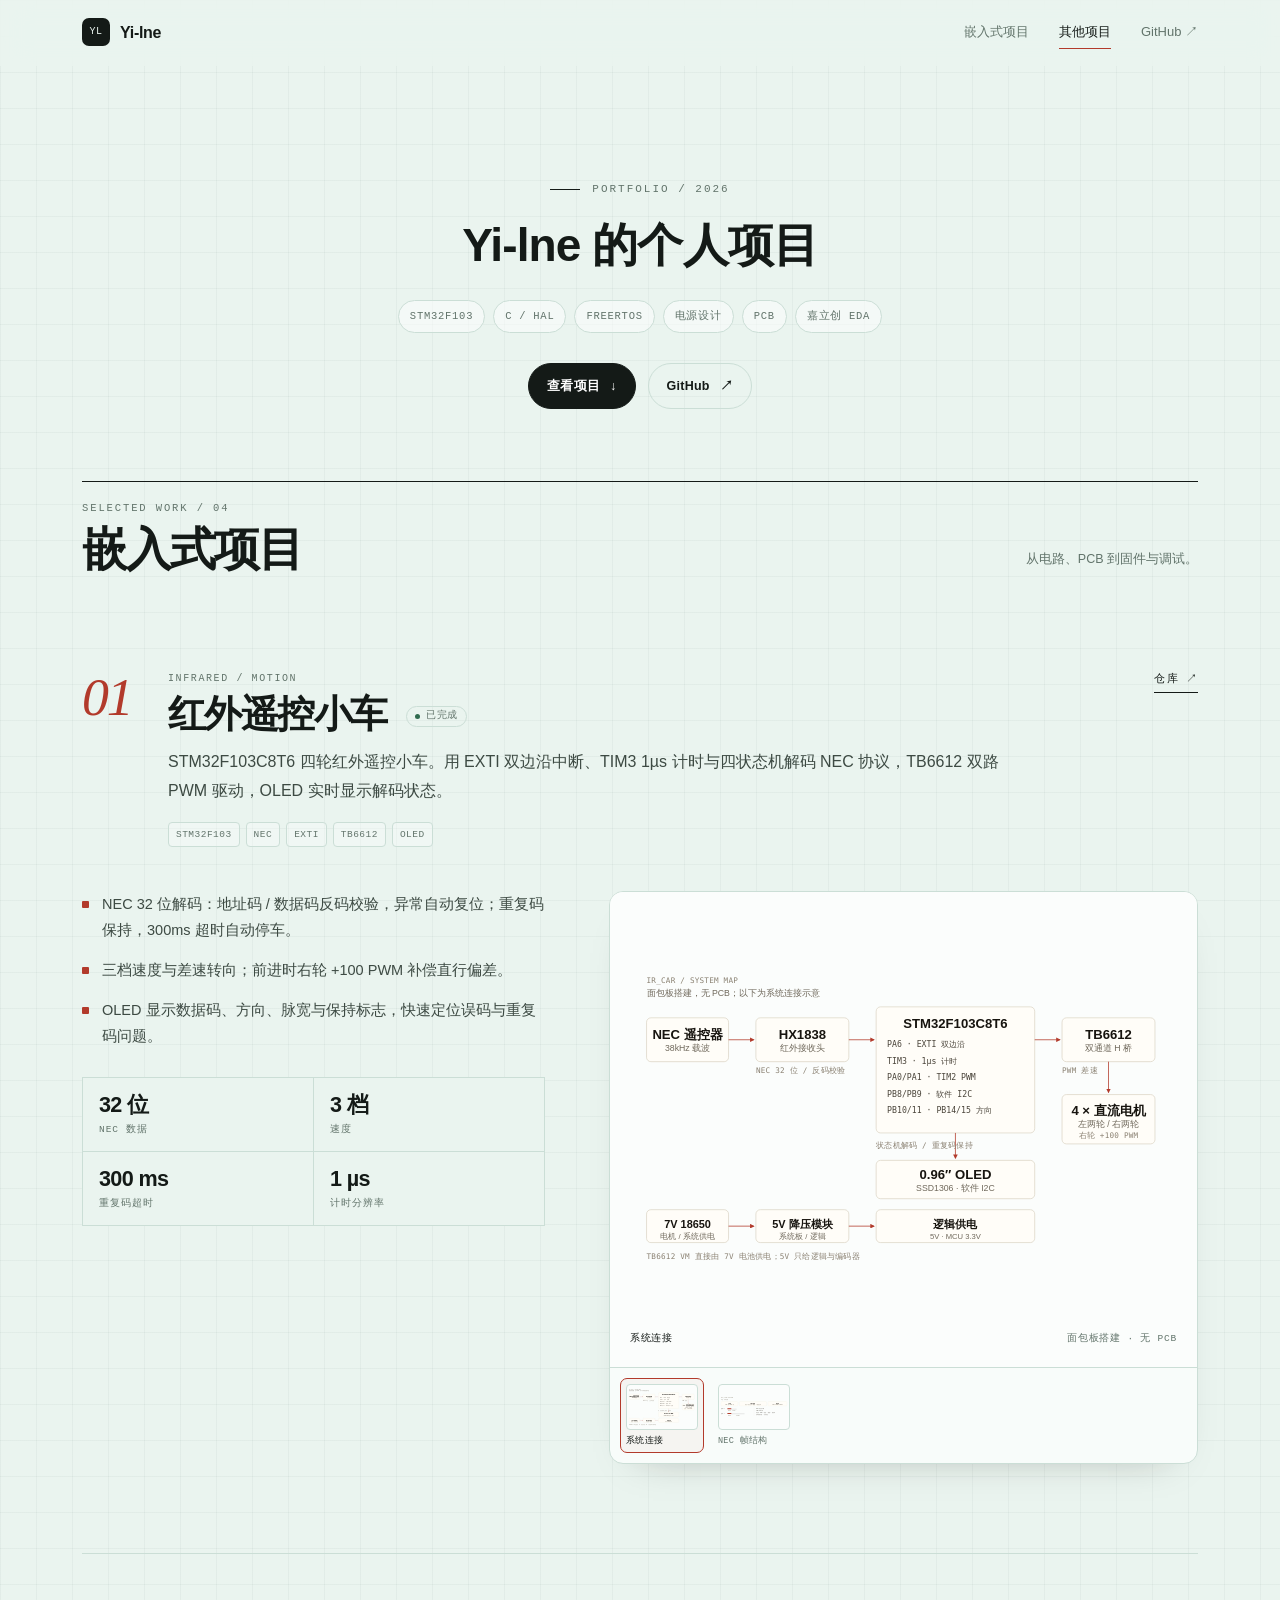
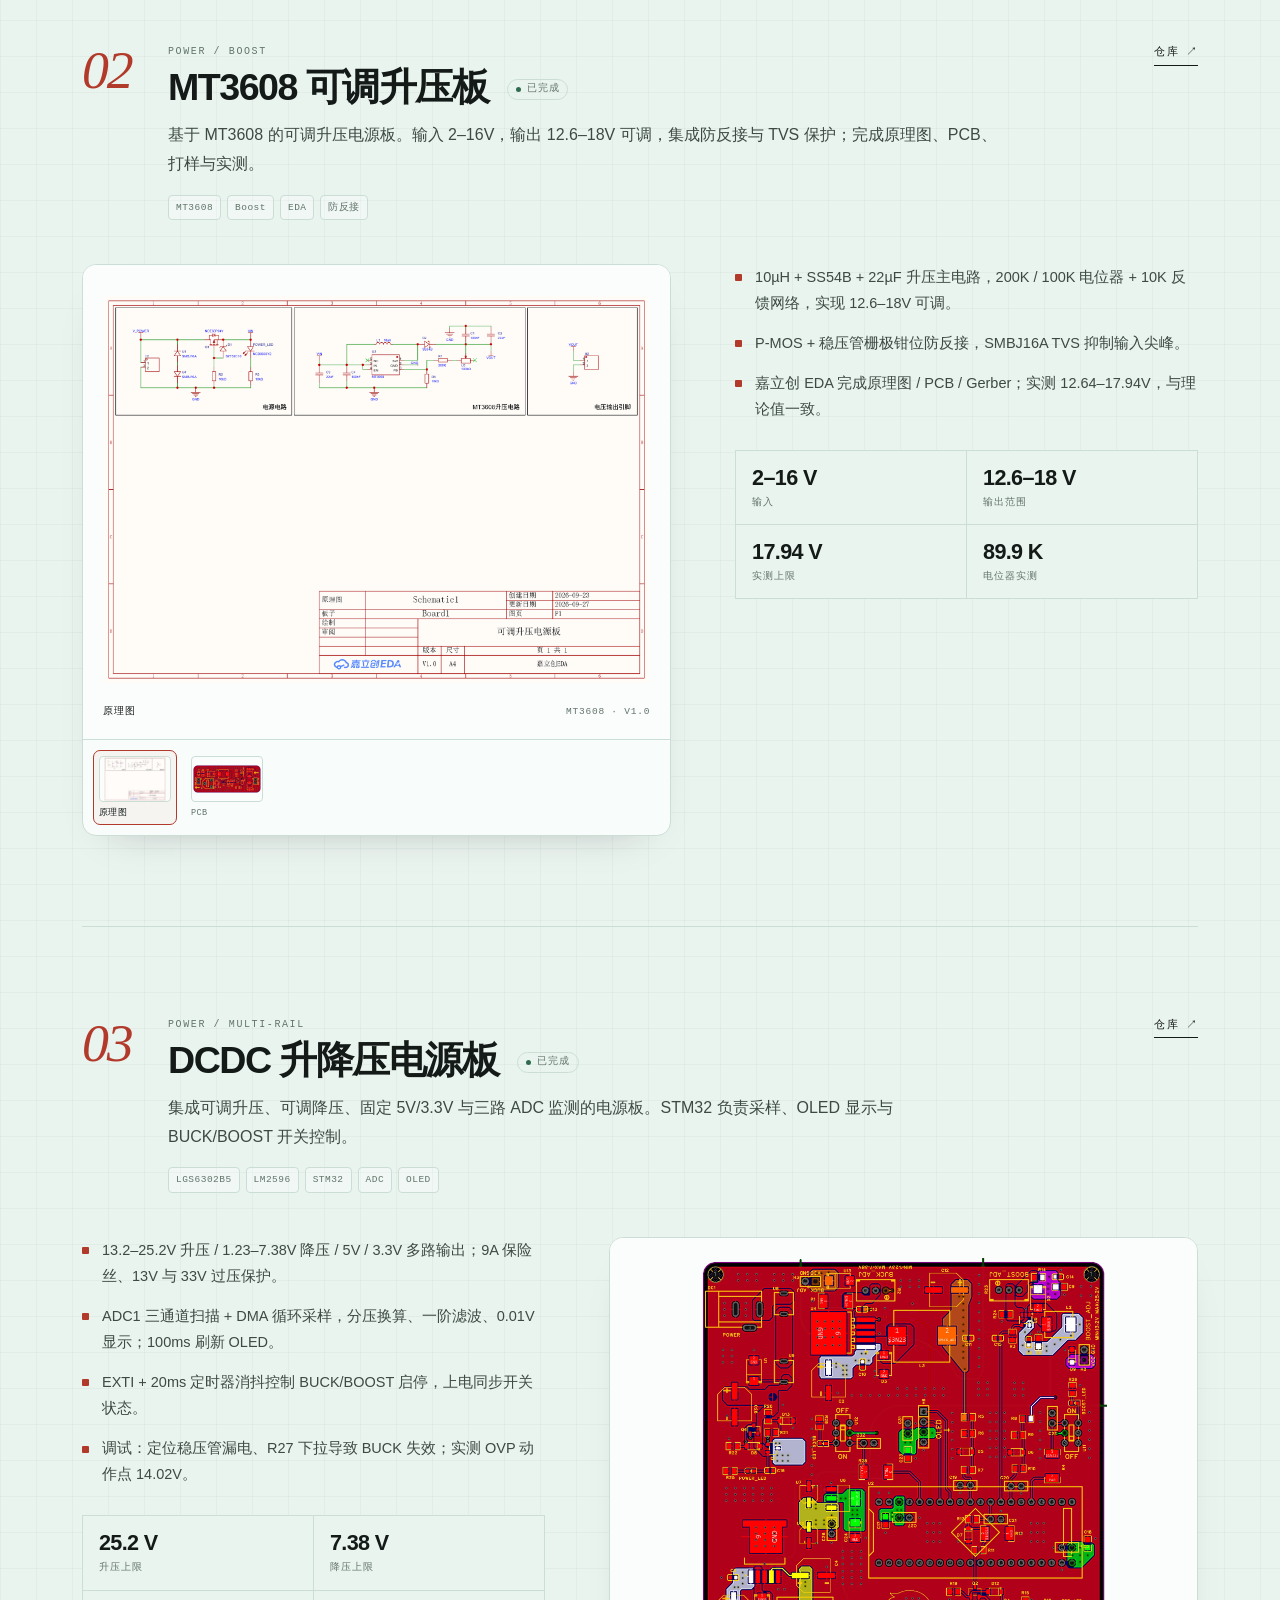
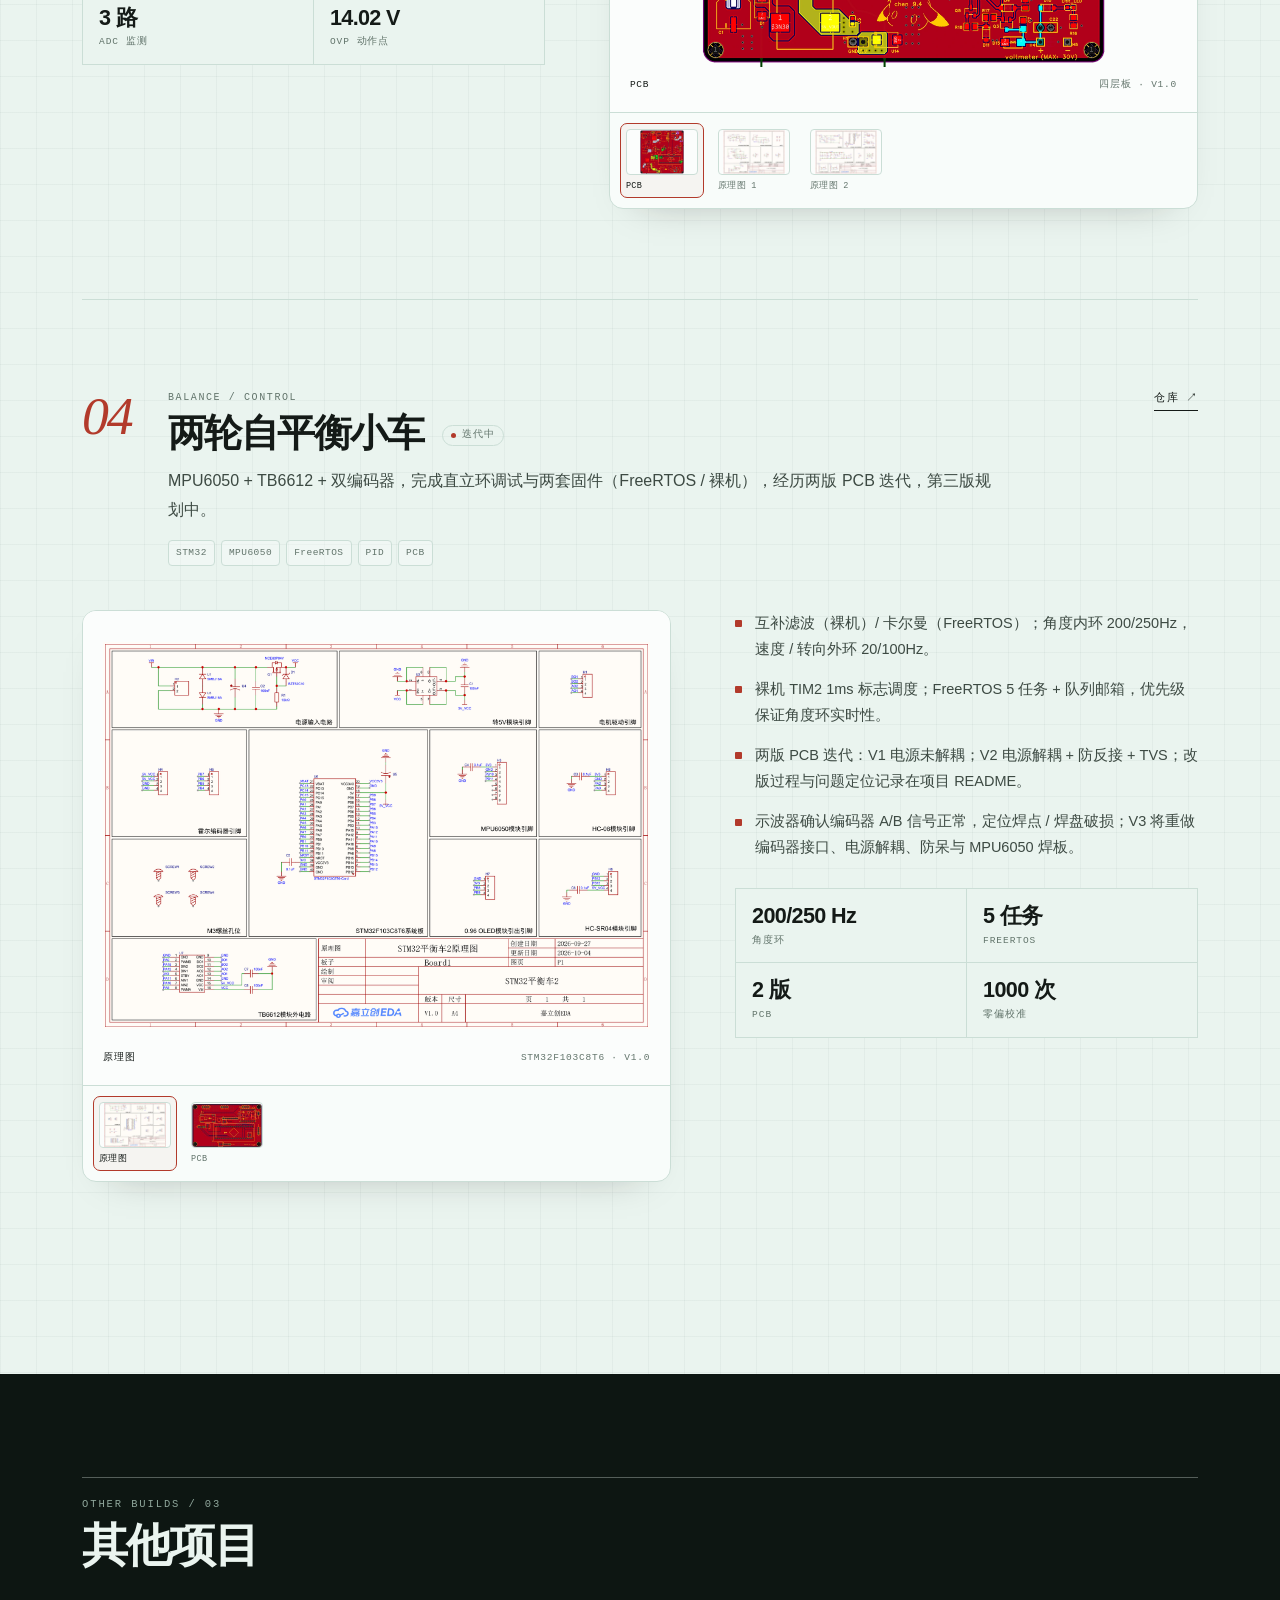
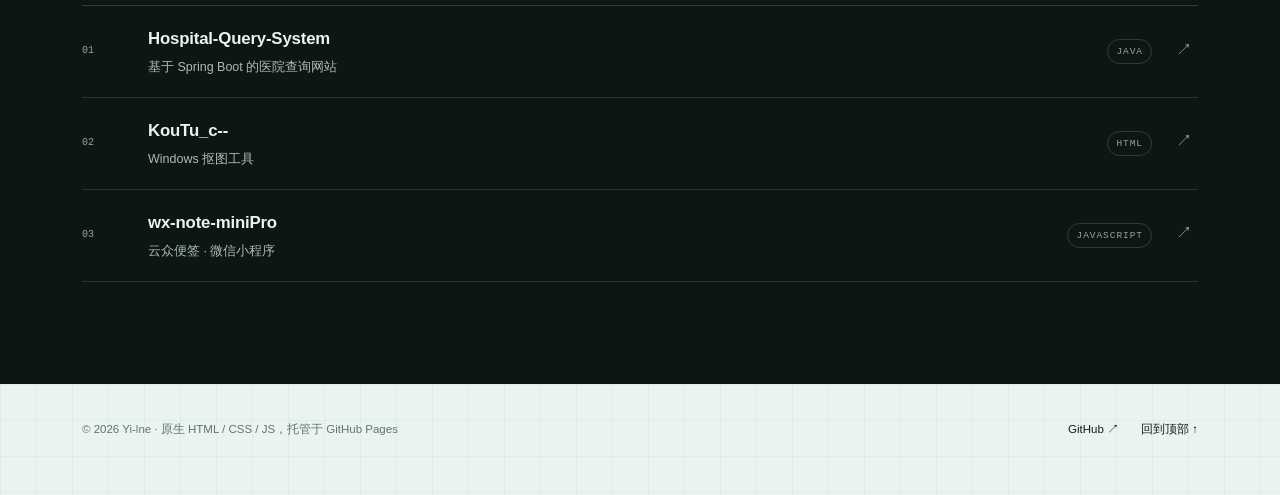
==== commit f5bc6d8f: "docs: 更新站点标题与部分项目信息" ====
--- a/index.html
+++ b/index.html
@@ -3,15 +3,15 @@
 <head>
   <meta charset="utf-8">
   <meta name="viewport" content="width=device-width, initial-scale=1">
-  <title>Yi-lne — 嵌入式项目作品集</title>
-  <meta name="description" content="Yi-lne 的嵌入式项目作品集：STM32 固件、红外遥控小车、MT3608 升压板、DCDC 升降压电源板与两轮自平衡小车。">
+  <title>Yi-lne — 个人项目作品集</title>
+  <meta name="description" content="Yi-lne 的个人项目作品集：STM32 固件、红外遥控小车、MT3608 升压板、DCDC 升降压电源板与两轮自平衡小车。">
   <meta name="theme-color" content="#eaf4ef">
   <link rel="canonical" href="https://yi-lne.github.io/">
   <link rel="icon" href="assets/favicon.svg" type="image/svg+xml">
   <link rel="stylesheet" href="assets/style.css">
   <script>document.documentElement.classList.add('js');</script>
   <meta property="og:type" content="website">
-  <meta property="og:title" content="Yi-lne — 嵌入式项目作品集">
+  <meta property="og:title" content="Yi-lne — 个人项目作品集">
   <meta property="og:description" content="STM32 固件、电源与 PCB：红外遥控小车、MT3608 升压板、DCDC 升降压电源板、两轮自平衡小车。">
   <meta property="og:url" content="https://yi-lne.github.io/">
   <meta property="og:image" content="https://yi-lne.github.io/assets/img/og.jpg">
@@ -306,11 +306,11 @@
         </header>
 
         <div class="other-list" data-reveal>
-          <a class="other-row" href="https://github.com/Yi-lne/Hospital-Selection-System" target="_blank" rel="noopener">
+          <a class="other-row" href="https://github.com/Yi-lne/Hospital-Query-System" target="_blank" rel="noopener">
             <span class="other-num">01</span>
             <div class="other-text">
-              <h3>Hospital-Selection-System</h3>
-              <p>基于 Spring Boot 的智能医院选择网站</p>
+              <h3>Hospital-Query-System</h3>
+              <p>基于 Spring Boot 的医院查询网站</p>
             </div>
             <span class="lang">Java</span>
             <span class="other-arrow" aria-hidden="true">↗</span>
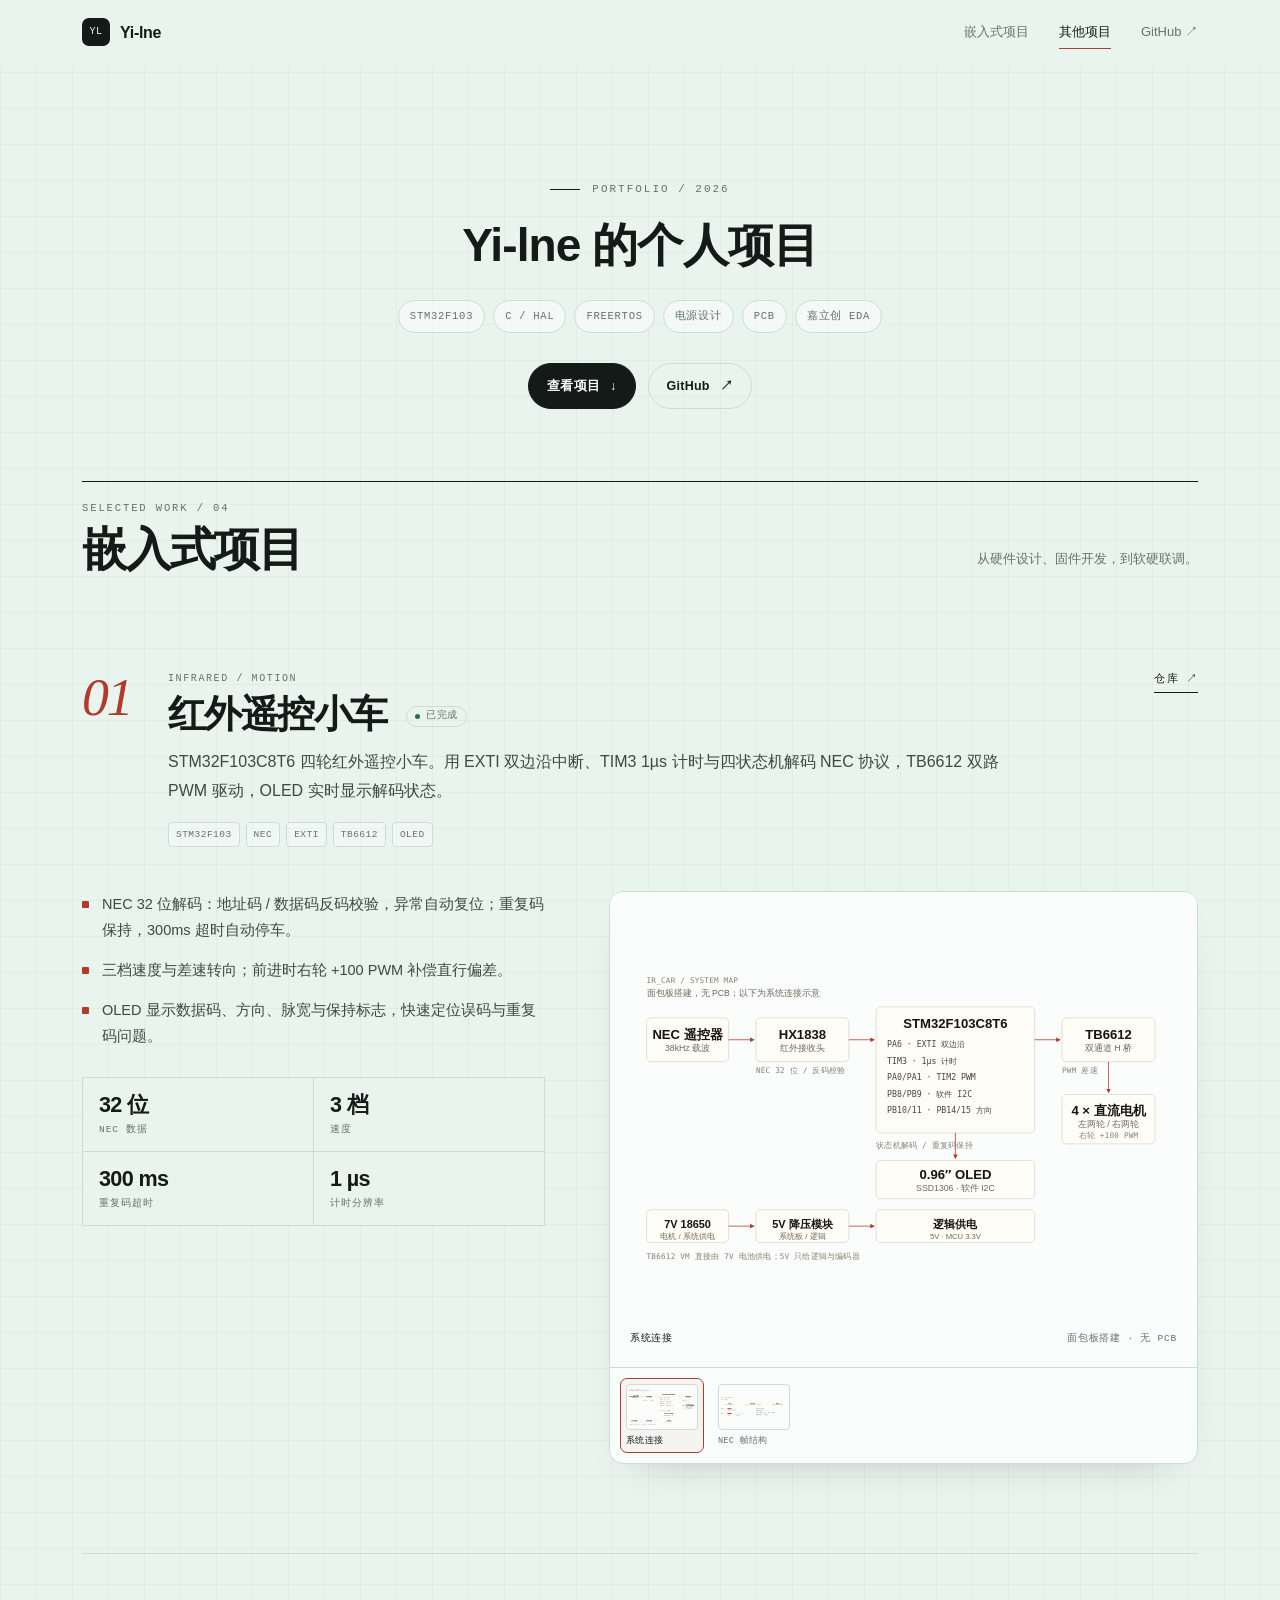
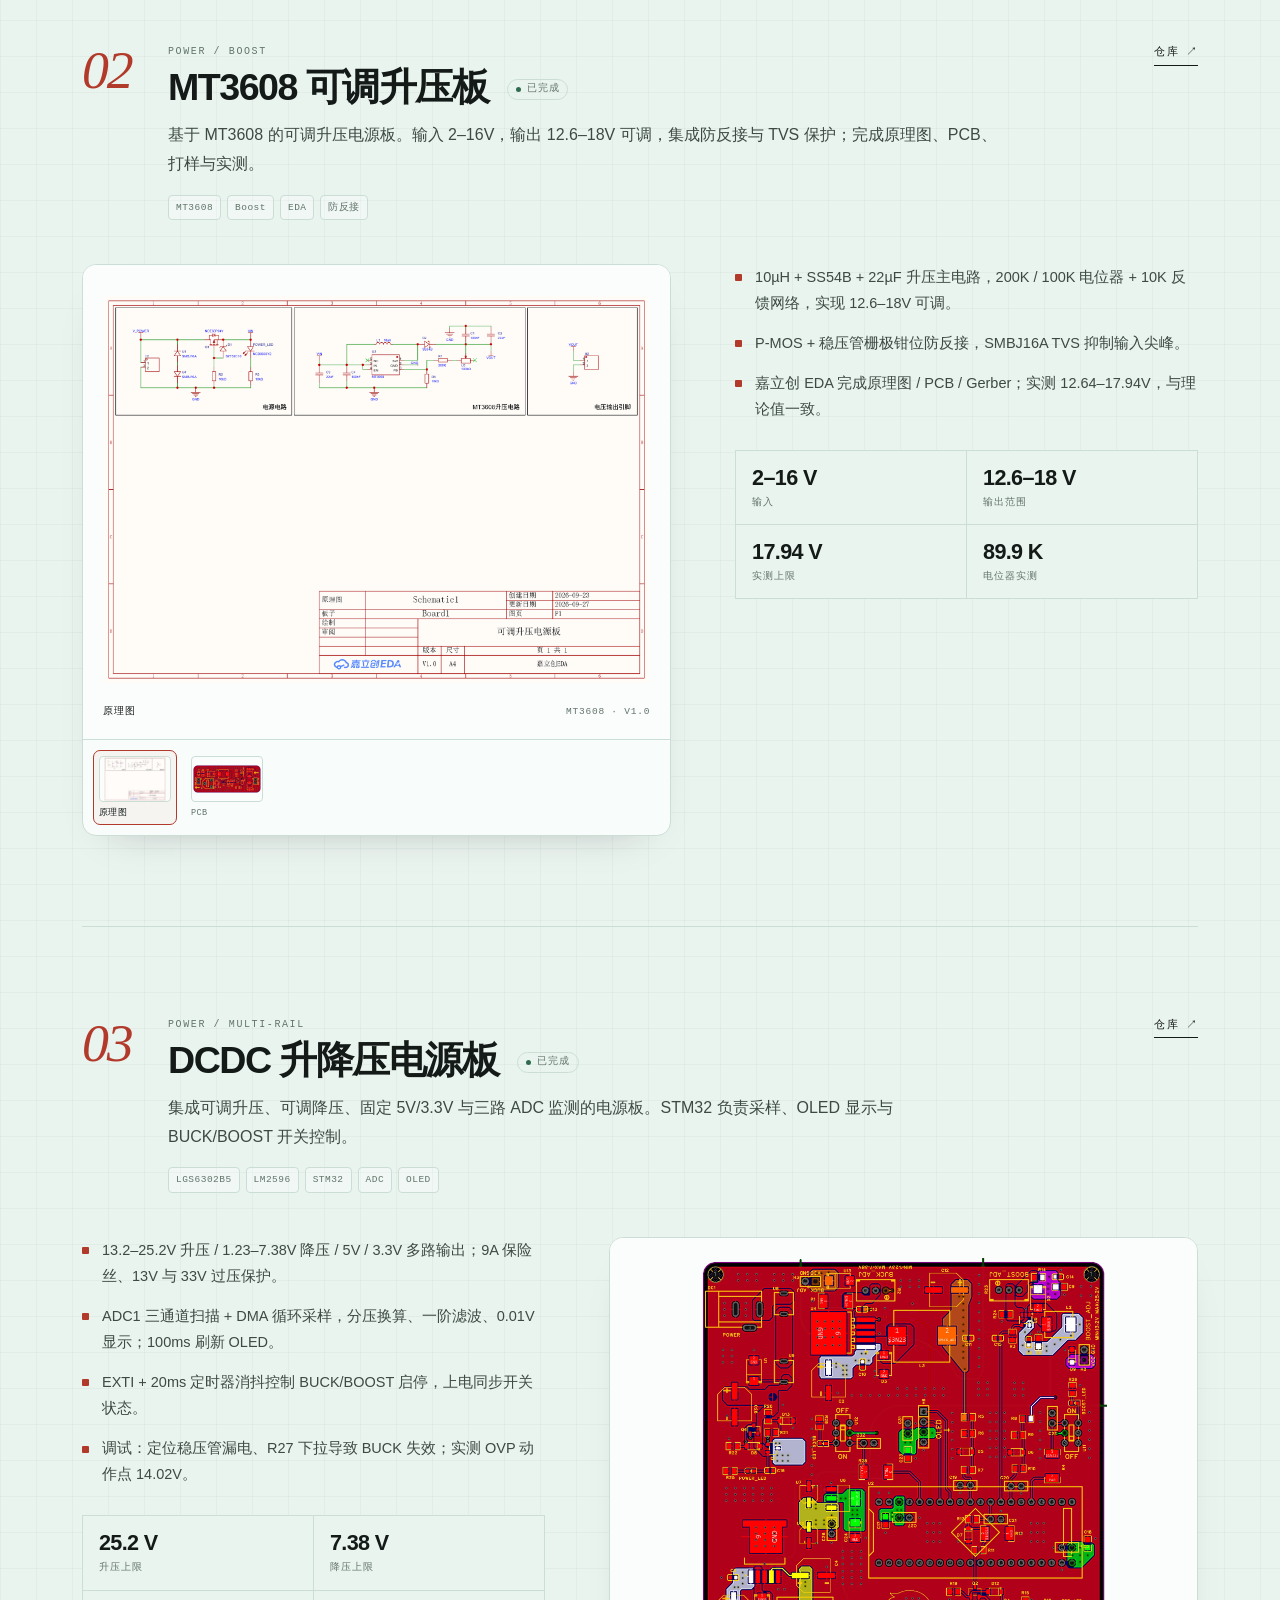
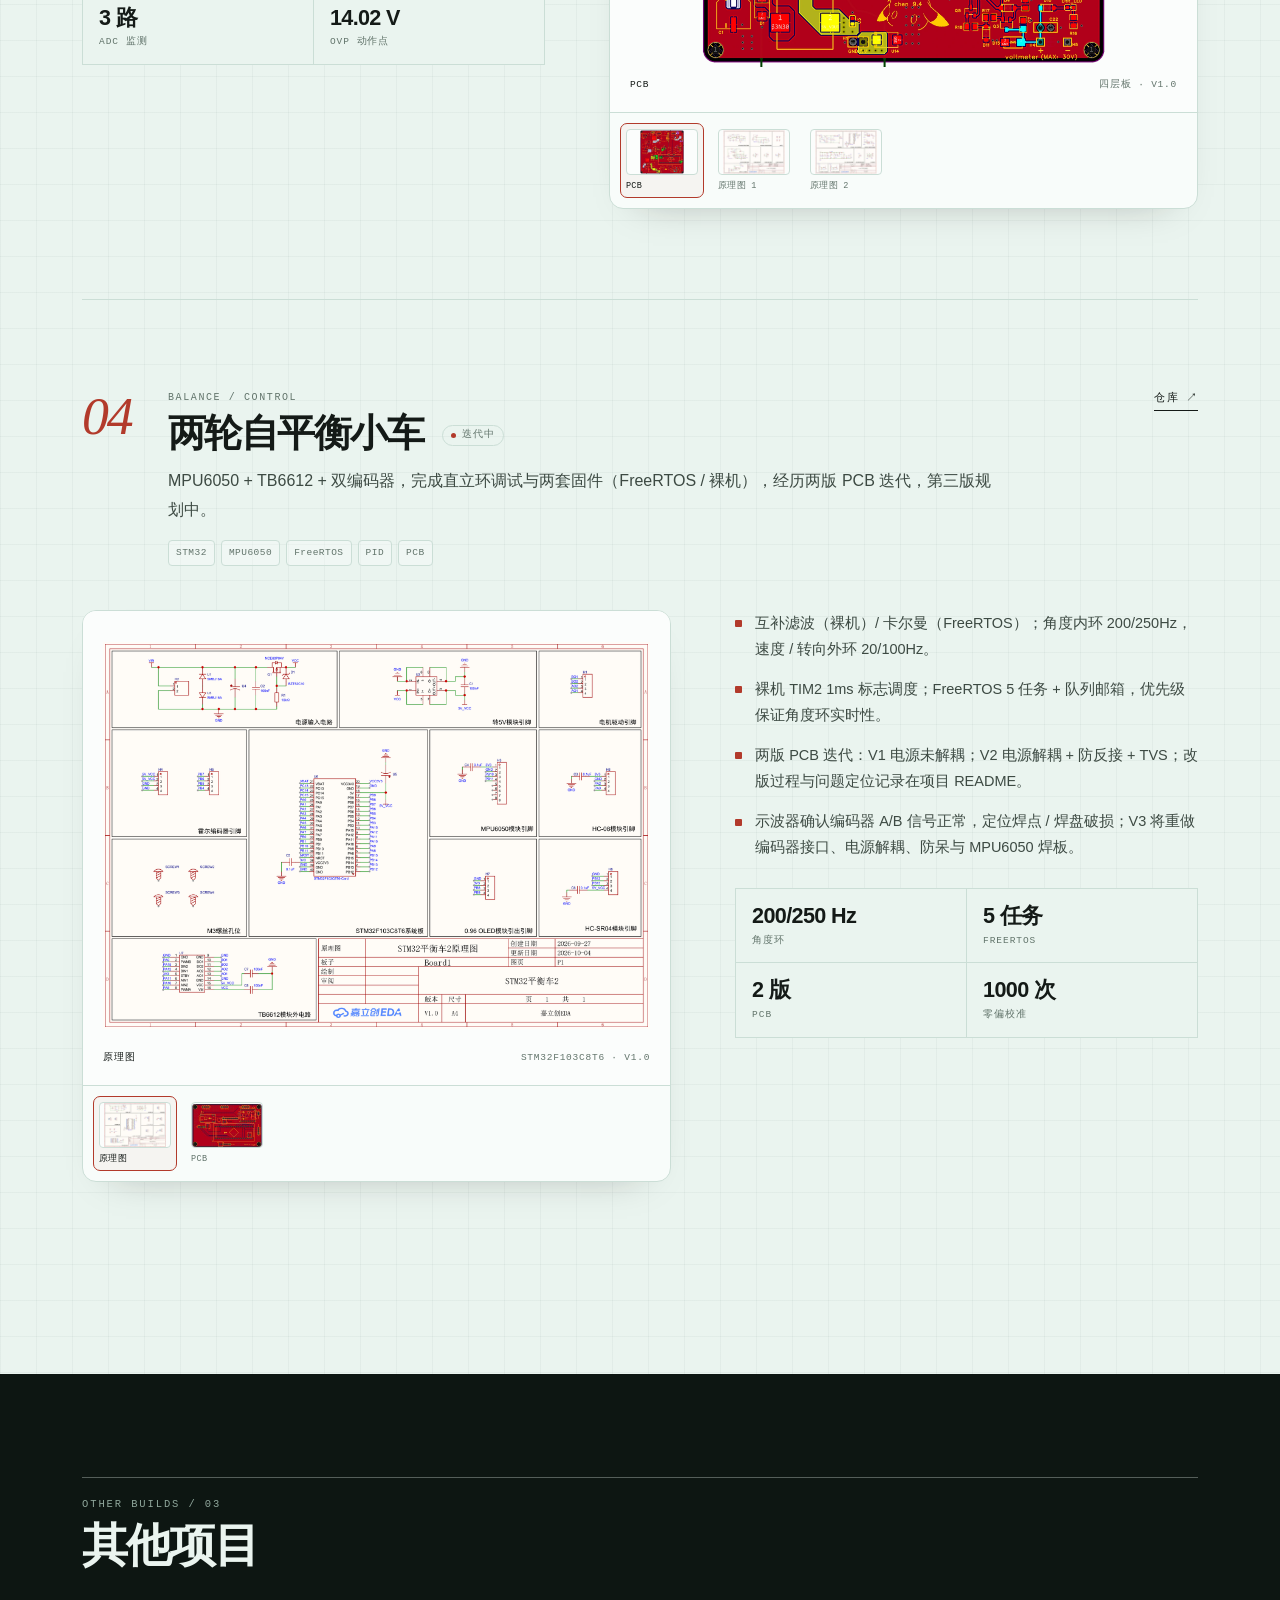
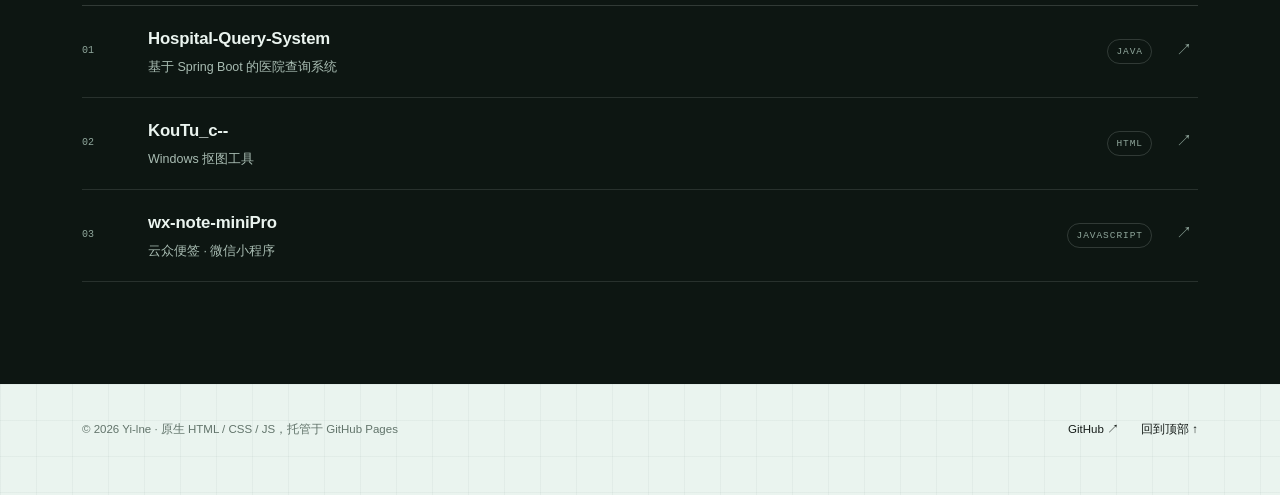
==== commit 64205bca: "fix: 更新项目说明并修复回到顶部" ====
--- a/index.html
+++ b/index.html
@@ -20,10 +20,10 @@
   <meta name="twitter:card" content="summary_large_image">
   <meta name="twitter:image" content="https://yi-lne.github.io/assets/img/og.jpg">
 </head>
-<body>
+<body id="top">
   <a class="skip-link" href="#work">跳到项目</a>
 
-  <header class="site-header" id="top">
+  <header class="site-header">
     <div class="header-inner">
       <a class="logo" href="#top" aria-label="Yi-lne 首页">
         <span class="logo-mark" aria-hidden="true">YL</span>
@@ -63,7 +63,7 @@
           <p class="section-label">Selected work / 04</p>
           <h2 class="section-title" id="work-title">嵌入式项目</h2>
         </div>
-        <p class="section-note">从电路、PCB 到固件与调试。</p>
+        <p class="section-note">从硬件设计、固件开发，到软硬联调。</p>
       </header>
 
       <div class="projects">
@@ -310,7 +310,7 @@
             <span class="other-num">01</span>
             <div class="other-text">
               <h3>Hospital-Query-System</h3>
-              <p>基于 Spring Boot 的医院查询网站</p>
+              <p>基于 Spring Boot 的医院查询系统</p>
             </div>
             <span class="lang">Java</span>
             <span class="other-arrow" aria-hidden="true">↗</span>
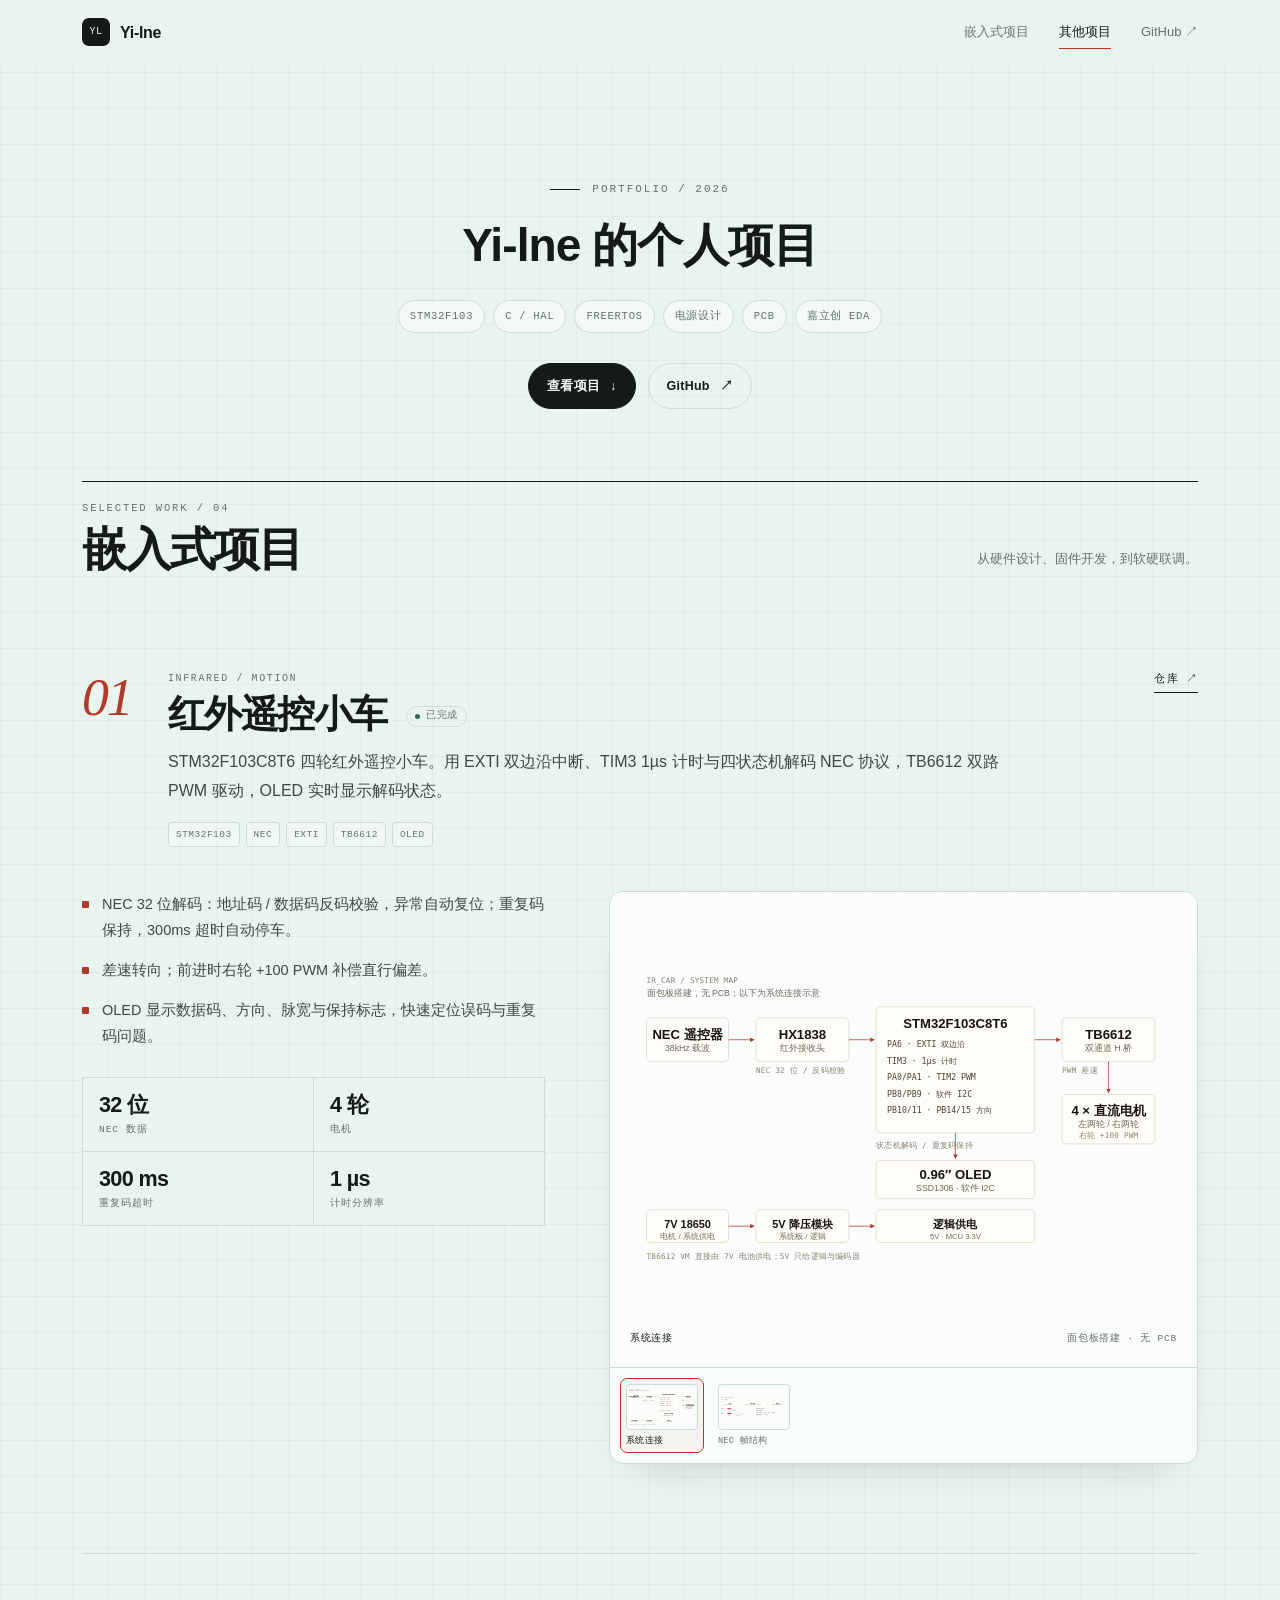
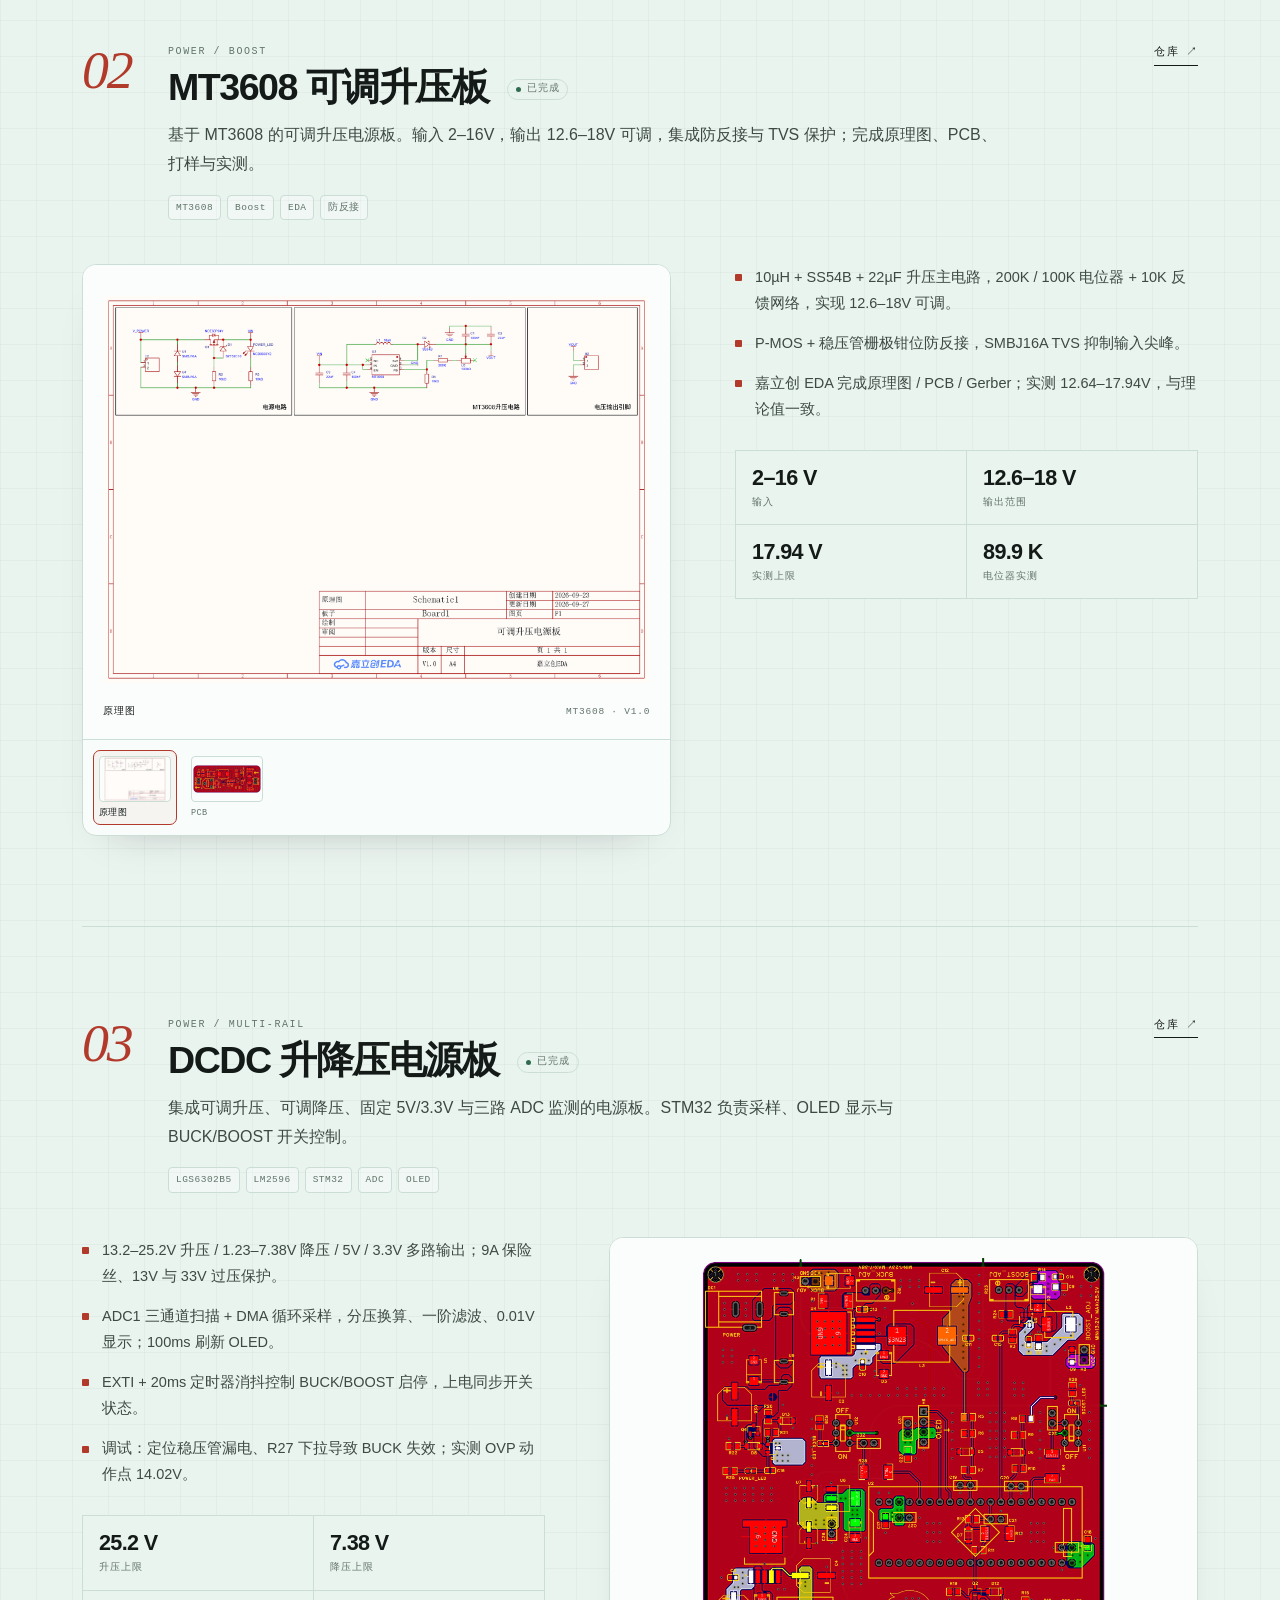
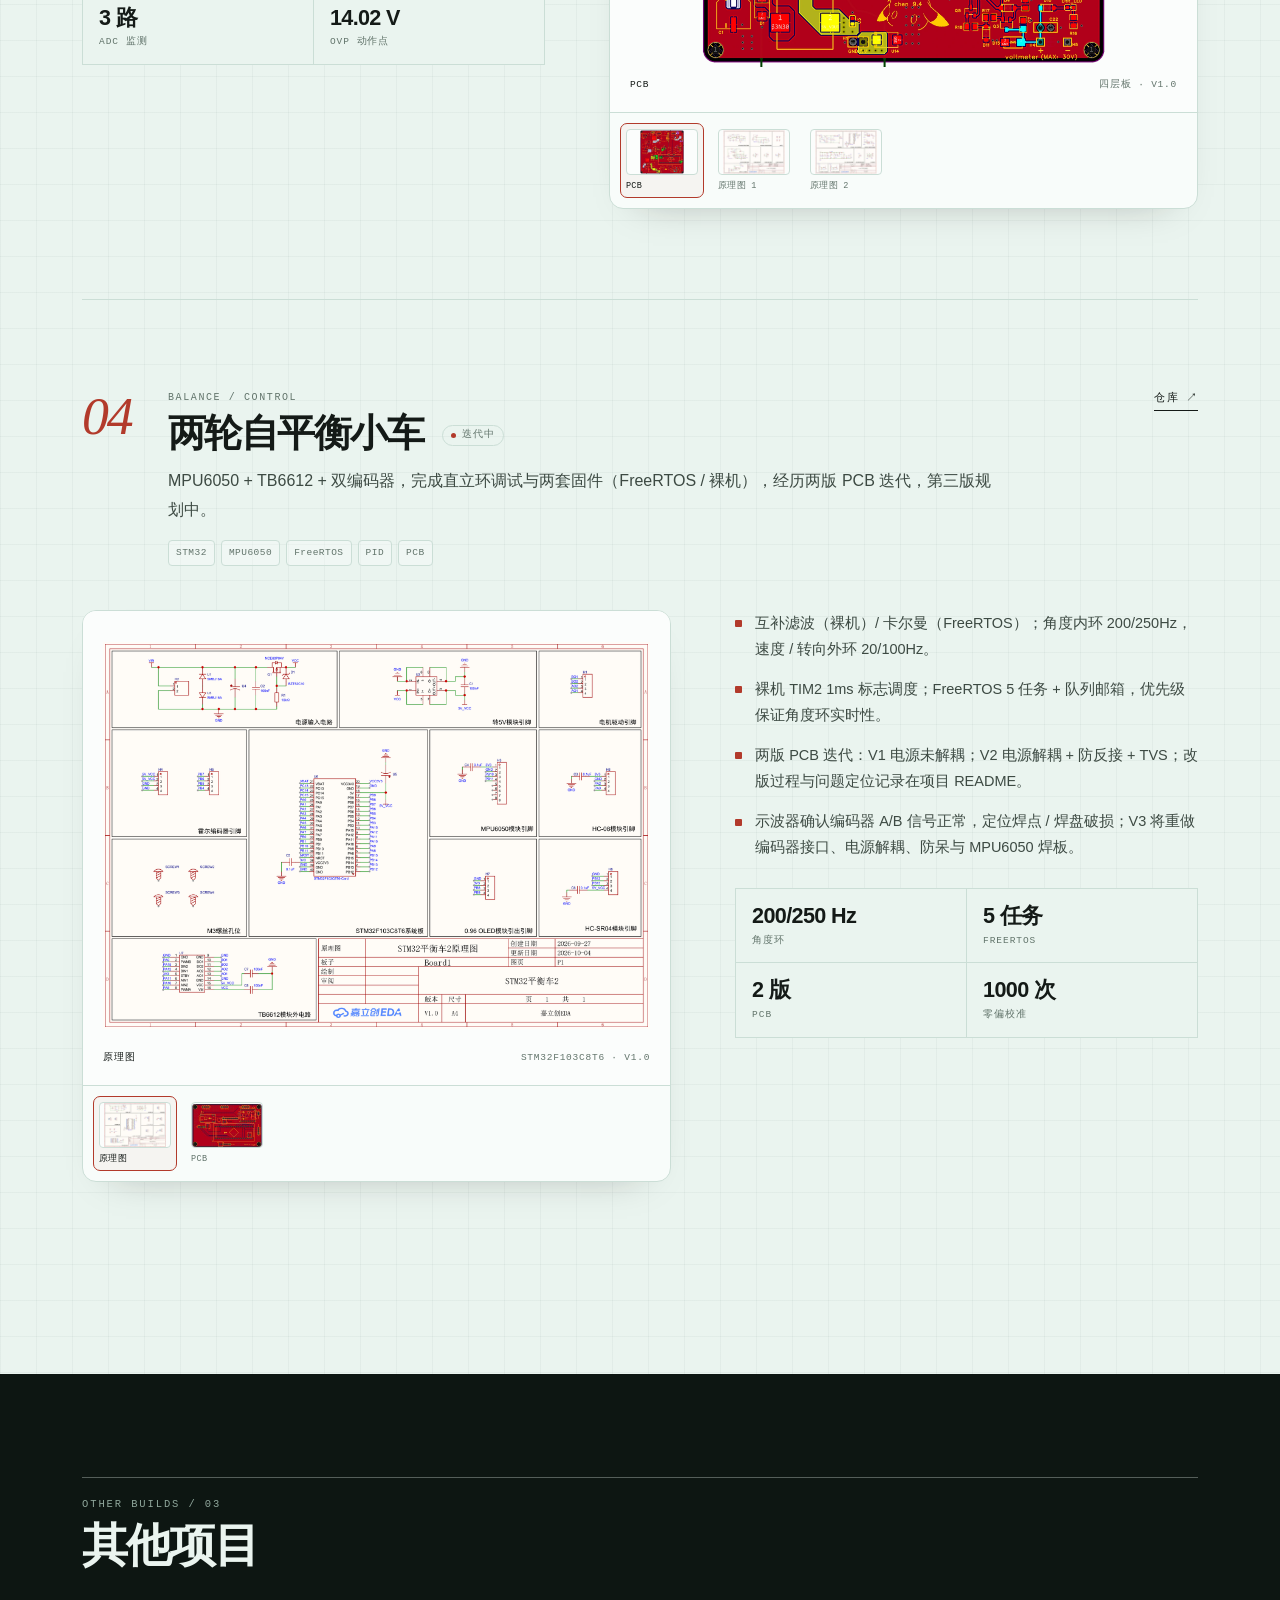
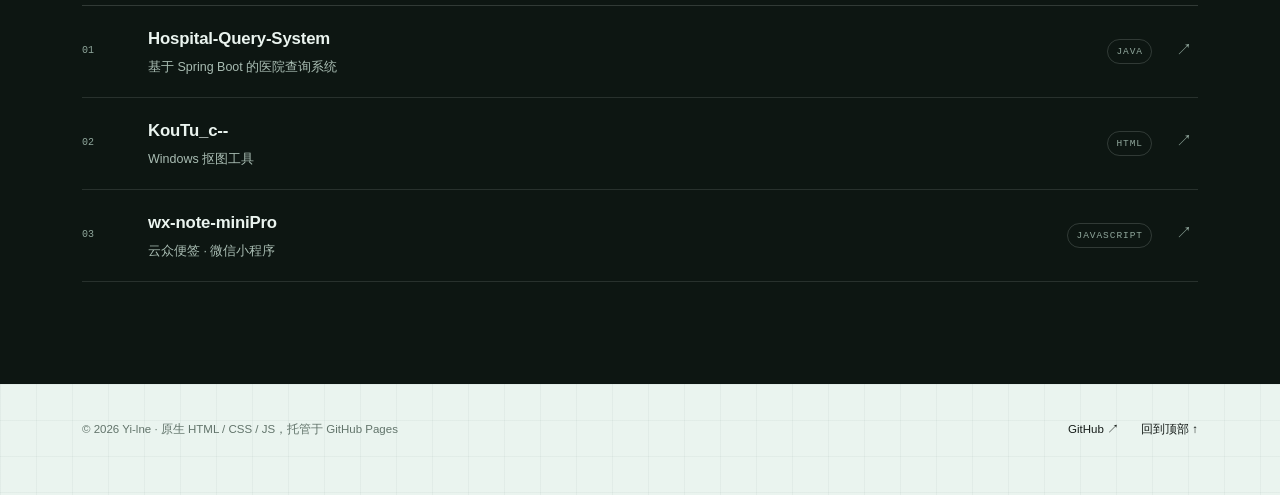
==== commit 1f610ff6: "更正部分描述" ====
--- a/index.html
+++ b/index.html
@@ -85,12 +85,12 @@
             <div class="project-info">
               <ul class="points">
                 <li>NEC 32 位解码：地址码 / 数据码反码校验，异常自动复位；重复码保持，300ms 超时自动停车。</li>
-                <li>三档速度与差速转向；前进时右轮 +100 PWM 补偿直行偏差。</li>
+                <li>差速转向；前进时右轮 +100 PWM 补偿直行偏差。</li>
                 <li>OLED 显示数据码、方向、脉宽与保持标志，快速定位误码与重复码问题。</li>
               </ul>
               <div class="stats">
                 <div><b>32 位</b><span>NEC 数据</span></div>
-                <div><b>3 档</b><span>速度</span></div>
+                <div><b>4 轮</b><span>电机</span></div>
                 <div><b>300 ms</b><span>重复码超时</span></div>
                 <div><b>1 µs</b><span>计时分辨率</span></div>
               </div>
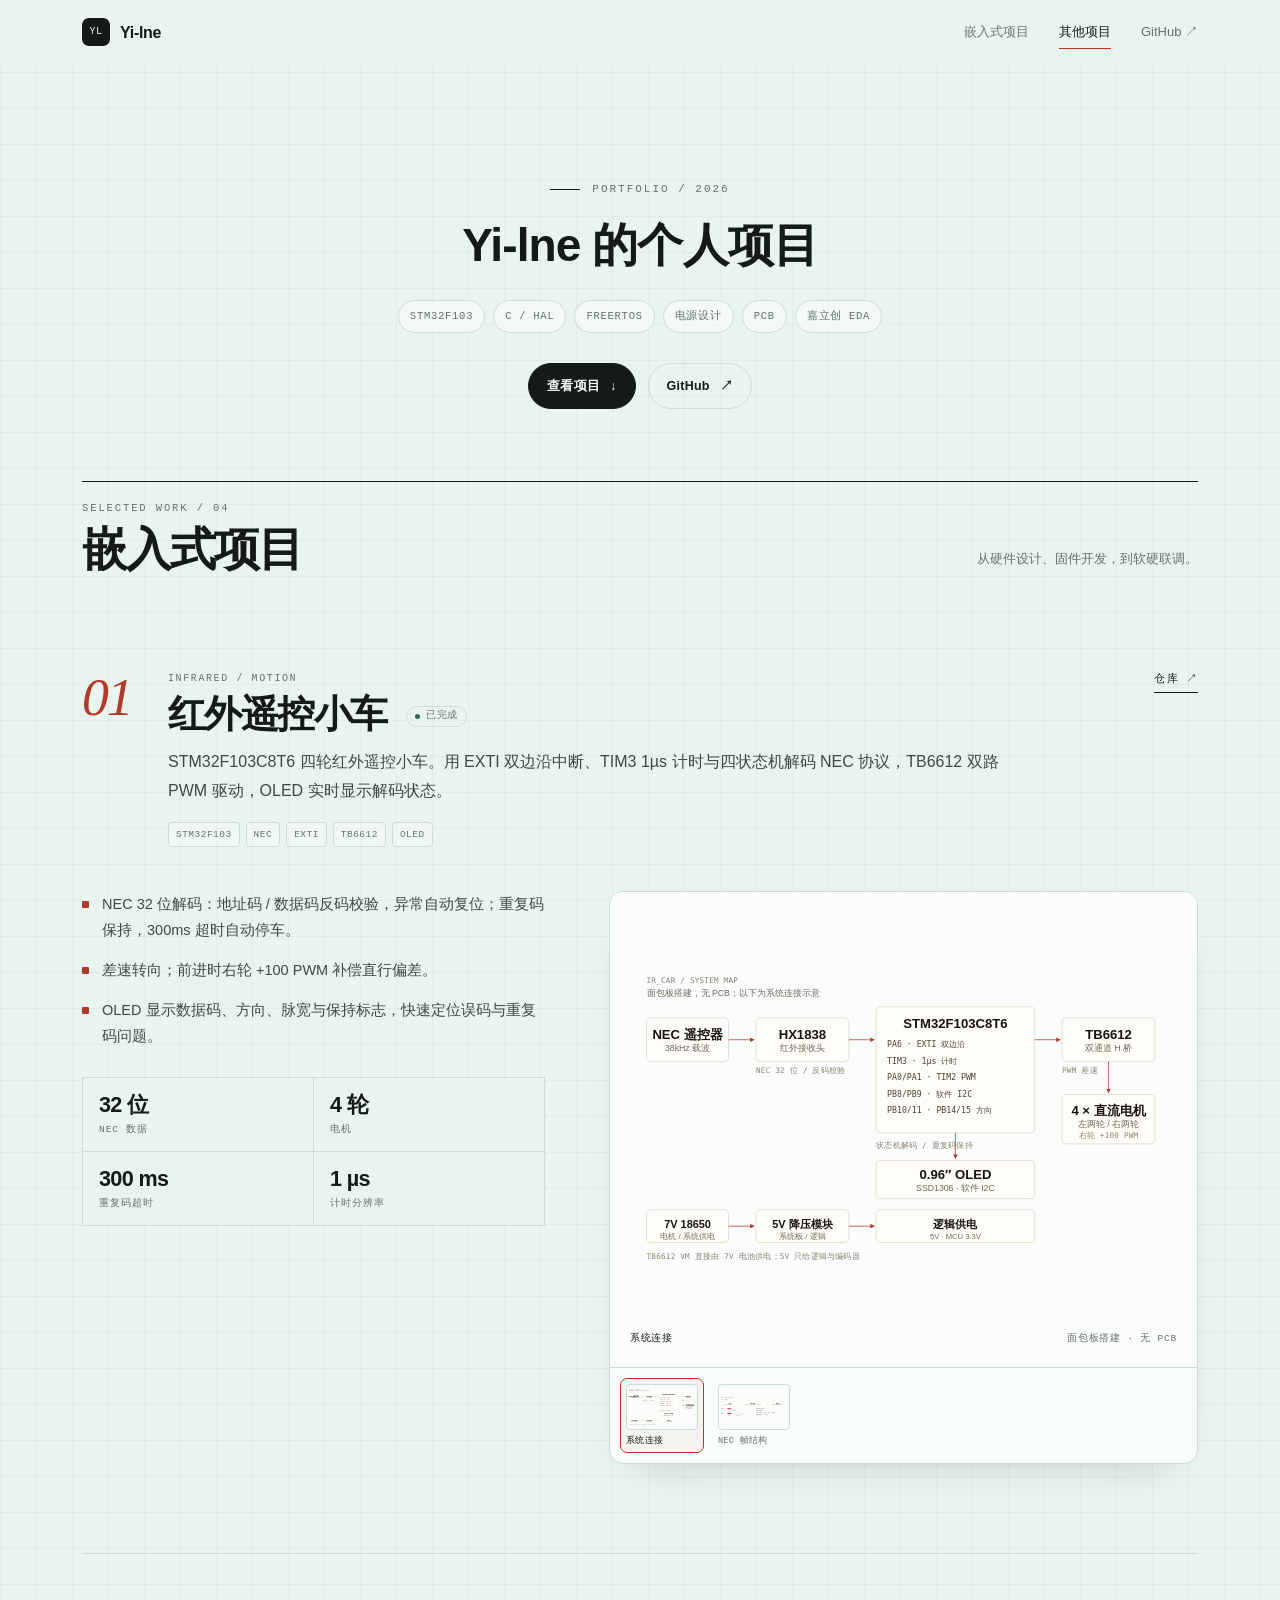
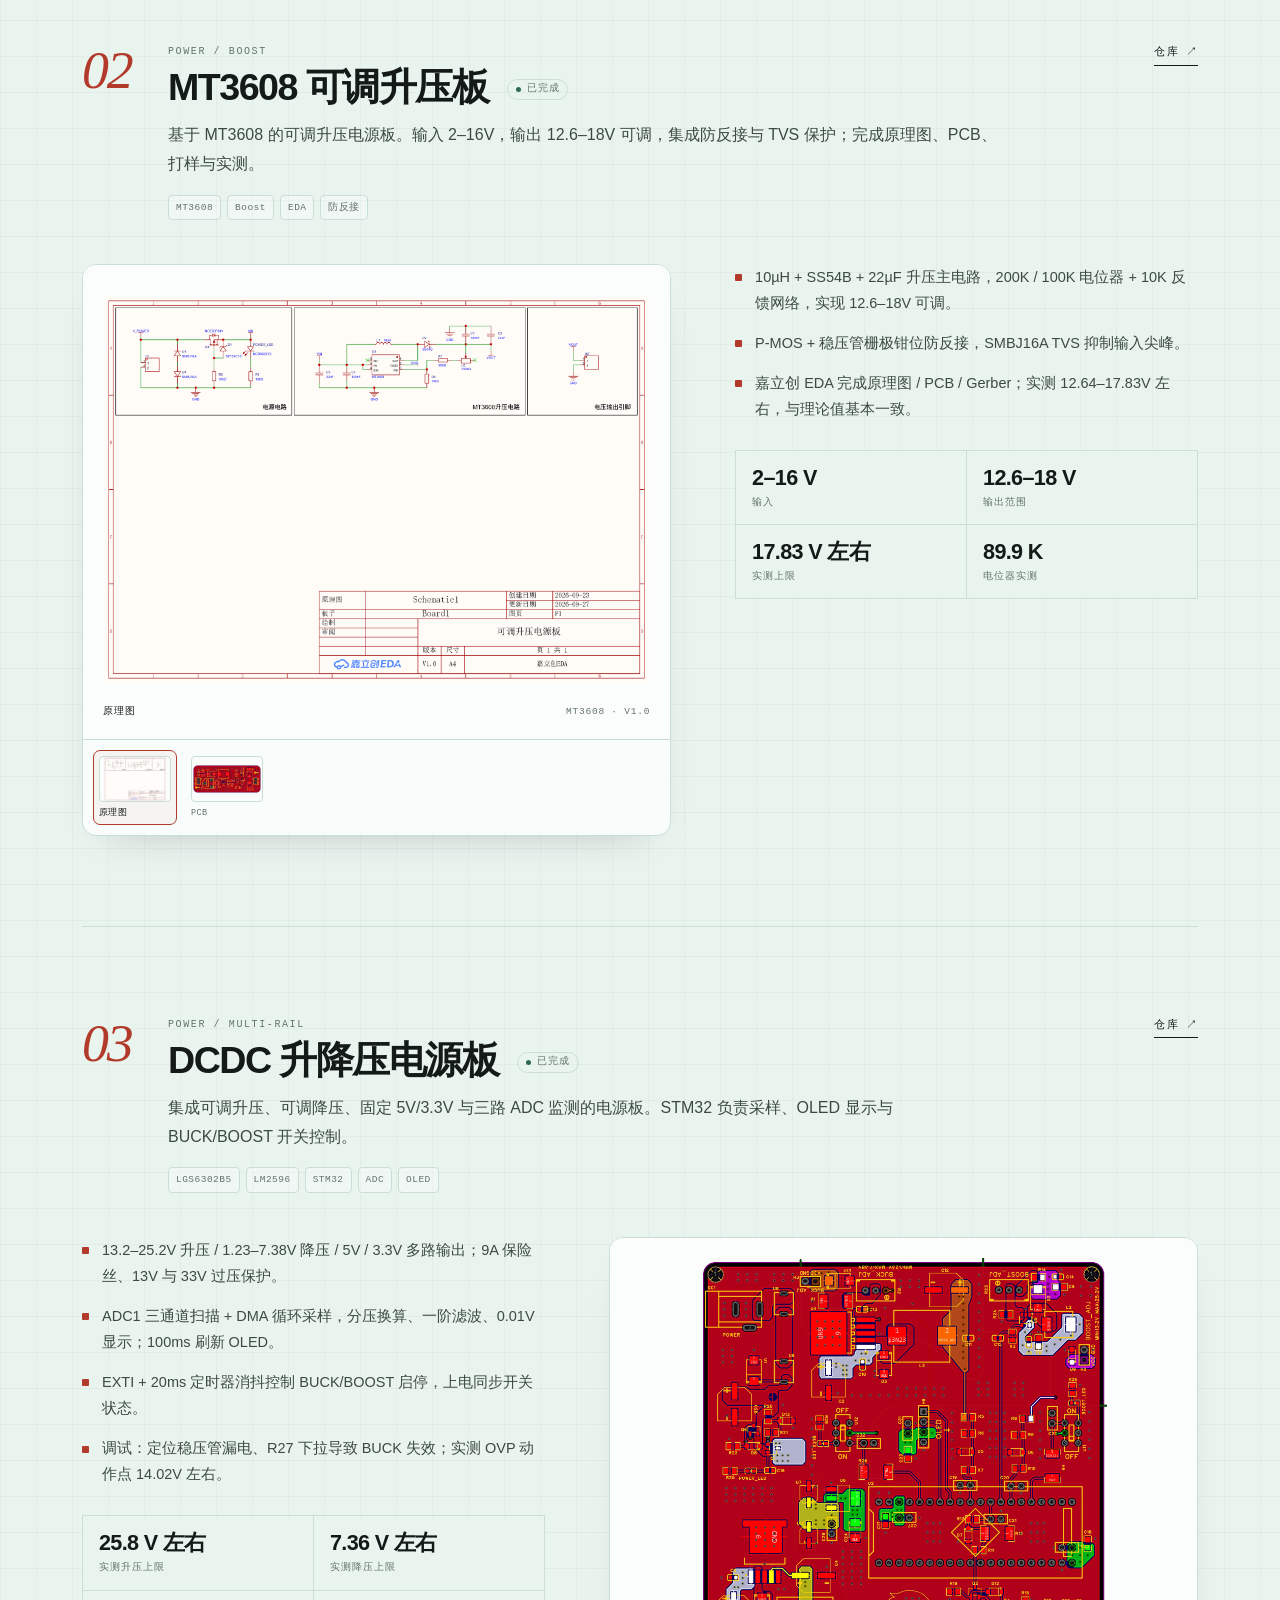
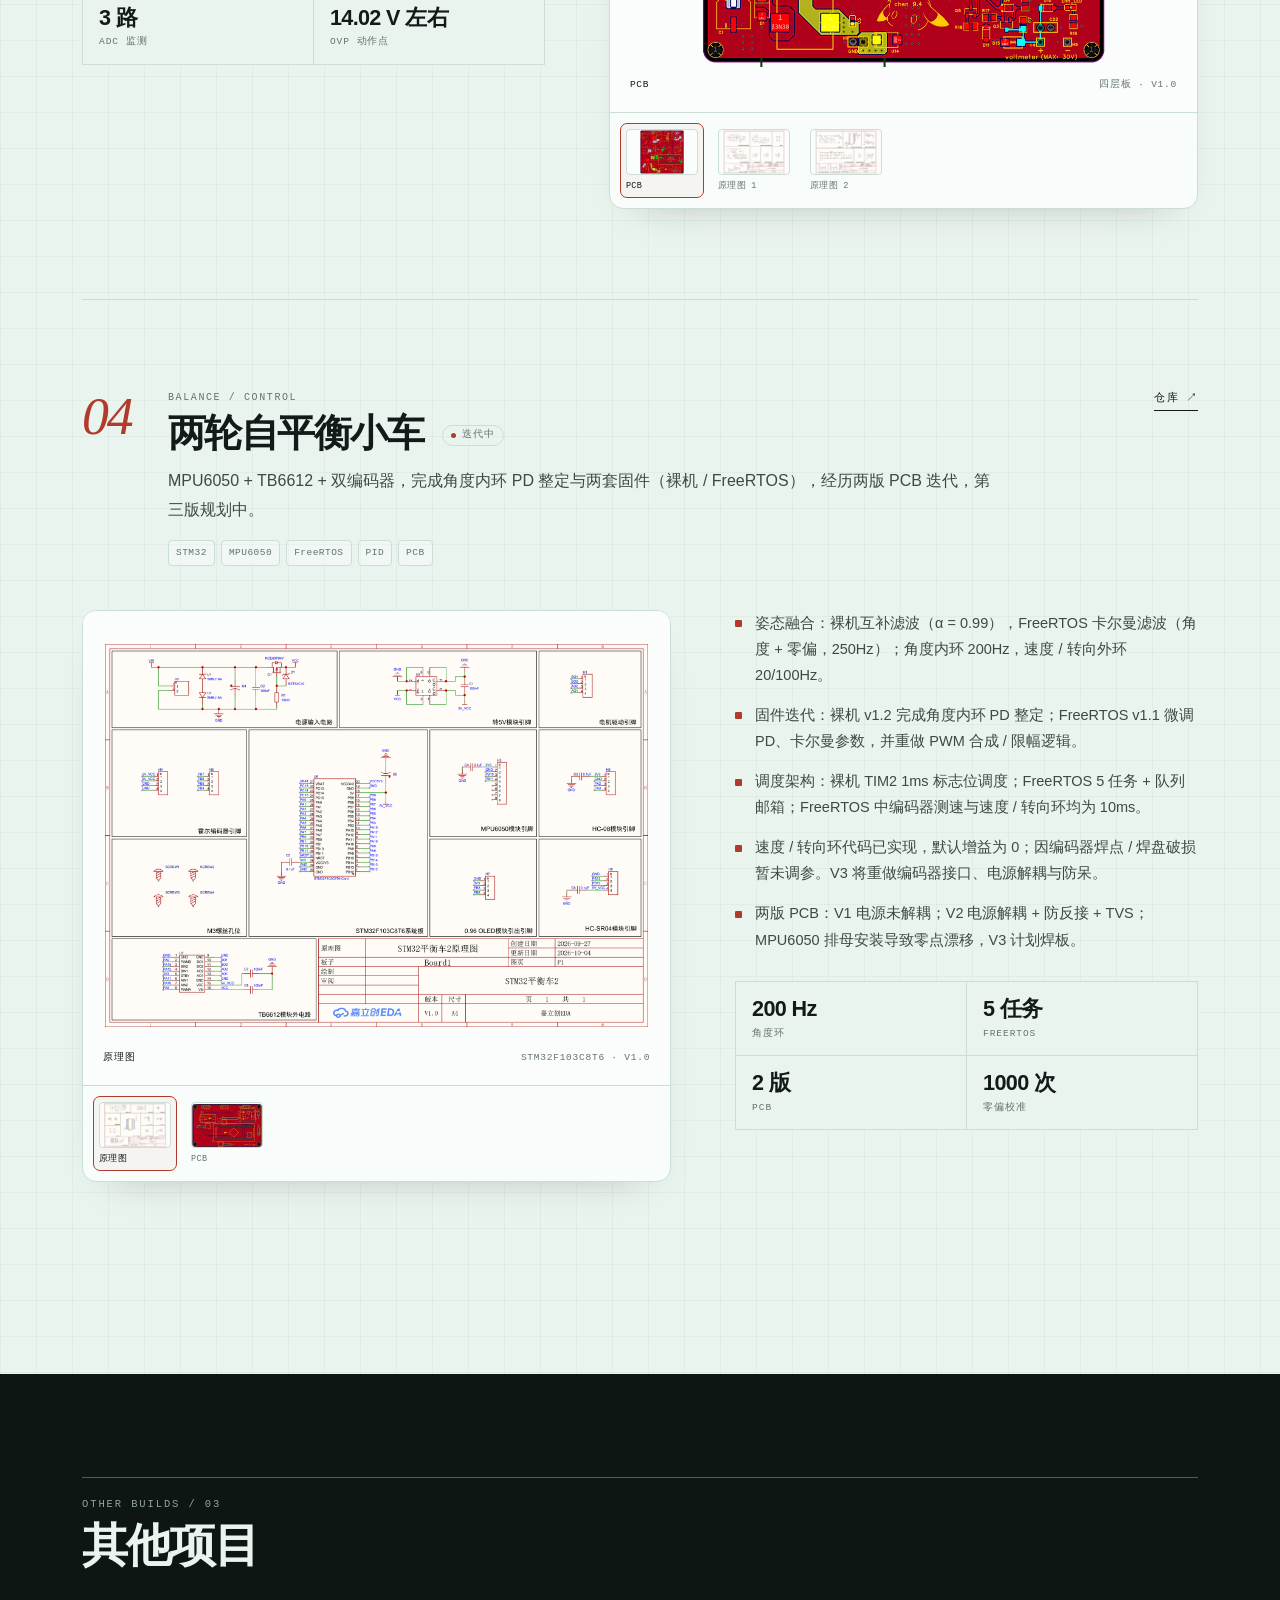
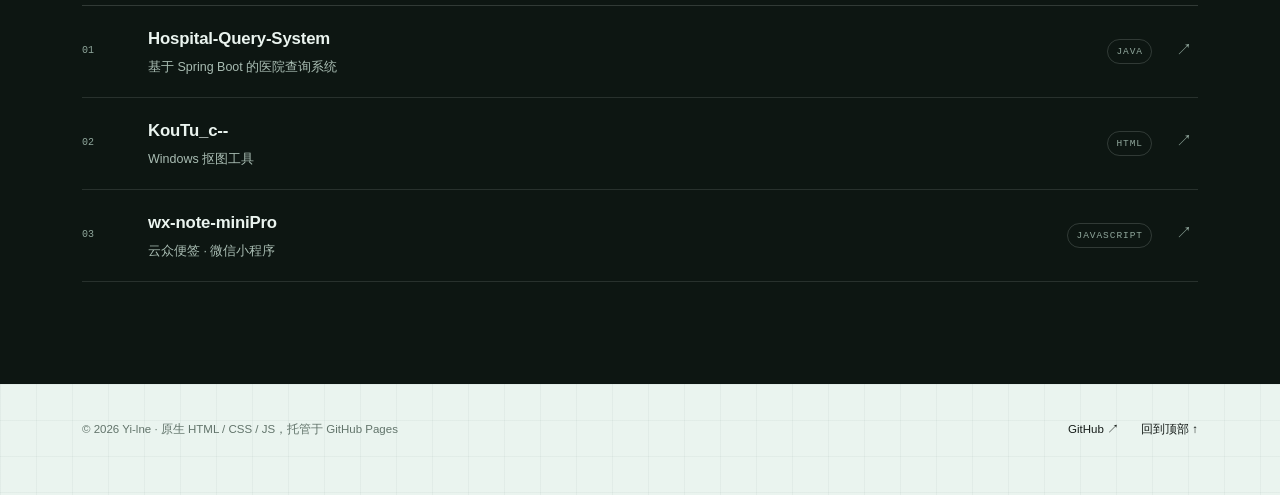
==== commit 57a375a3: "docs: 更新电源项目实测电压" ====
--- a/index.html
+++ b/index.html
@@ -141,12 +141,12 @@
               <ul class="points">
                 <li>10µH + SS54B + 22µF 升压主电路，200K / 100K 电位器 + 10K 反馈网络，实现 12.6–18V 可调。</li>
                 <li>P-MOS + 稳压管栅极钳位防反接，SMBJ16A TVS 抑制输入尖峰。</li>
-                <li>嘉立创 EDA 完成原理图 / PCB / Gerber；实测 12.64–17.94V，与理论值一致。</li>
+                <li>嘉立创 EDA 完成原理图 / PCB / Gerber；实测 12.64–17.83V 左右，与理论值基本一致。</li>
               </ul>
               <div class="stats">
                 <div><b>2–16 V</b><span>输入</span></div>
                 <div><b>12.6–18 V</b><span>输出范围</span></div>
-                <div><b>17.94 V</b><span>实测上限</span></div>
+                <div><b>17.83 V 左右</b><span>实测上限</span></div>
                 <div><b>89.9 K</b><span>电位器实测</span></div>
               </div>
             </div>
@@ -197,13 +197,13 @@
                 <li>13.2–25.2V 升压 / 1.23–7.38V 降压 / 5V / 3.3V 多路输出；9A 保险丝、13V 与 33V 过压保护。</li>
                 <li>ADC1 三通道扫描 + DMA 循环采样，分压换算、一阶滤波、0.01V 显示；100ms 刷新 OLED。</li>
                 <li>EXTI + 20ms 定时器消抖控制 BUCK/BOOST 启停，上电同步开关状态。</li>
-                <li>调试：定位稳压管漏电、R27 下拉导致 BUCK 失效；实测 OVP 动作点 14.02V。</li>
+                <li>调试：定位稳压管漏电、R27 下拉导致 BUCK 失效；实测 OVP 动作点 14.02V 左右。</li>
               </ul>
               <div class="stats">
-                <div><b>25.2 V</b><span>升压上限</span></div>
-                <div><b>7.38 V</b><span>降压上限</span></div>
+                <div><b>25.8 V 左右</b><span>实测升压上限</span></div>
+                <div><b>7.36 V 左右</b><span>实测降压上限</span></div>
                 <div><b>3 路</b><span>ADC 监测</span></div>
-                <div><b>14.02 V</b><span>OVP 动作点</span></div>
+                <div><b>14.02 V 左右</b><span>OVP 动作点</span></div>
               </div>
             </div>
 
@@ -244,7 +244,7 @@
             <div class="project-head-text">
               <p class="project-kicker">Balance / Control</p>
               <h3>两轮自平衡小车 <span class="status status--wip"><i aria-hidden="true"></i>迭代中</span></h3>
-              <p class="project-summary">MPU6050 + TB6612 + 双编码器，完成直立环调试与两套固件（FreeRTOS / 裸机），经历两版 PCB 迭代，第三版规划中。</p>
+              <p class="project-summary">MPU6050 + TB6612 + 双编码器，完成角度内环 PD 整定与两套固件（裸机 / FreeRTOS），经历两版 PCB 迭代，第三版规划中。</p>
               <div class="tags" aria-label="技术标签">
                 <span>STM32</span><span>MPU6050</span><span>FreeRTOS</span><span>PID</span><span>PCB</span>
               </div>
@@ -255,13 +255,14 @@
           <div class="project-grid">
             <div class="project-info">
               <ul class="points">
-                <li>互补滤波（裸机）/ 卡尔曼（FreeRTOS）；角度内环 200/250Hz，速度 / 转向外环 20/100Hz。</li>
-                <li>裸机 TIM2 1ms 标志调度；FreeRTOS 5 任务 + 队列邮箱，优先级保证角度环实时性。</li>
-                <li>两版 PCB 迭代：V1 电源未解耦；V2 电源解耦 + 防反接 + TVS；改版过程与问题定位记录在项目 README。</li>
-                <li>示波器确认编码器 A/B 信号正常，定位焊点 / 焊盘破损；V3 将重做编码器接口、电源解耦、防呆与 MPU6050 焊板。</li>
+                <li>姿态融合：裸机互补滤波（α = 0.99），FreeRTOS 卡尔曼滤波（角度 + 零偏，250Hz）；角度内环 200Hz，速度 / 转向外环 20/100Hz。</li>
+                <li>固件迭代：裸机 v1.2 完成角度内环 PD 整定；FreeRTOS v1.1 微调 PD、卡尔曼参数，并重做 PWM 合成 / 限幅逻辑。</li>
+                <li>调度架构：裸机 TIM2 1ms 标志位调度；FreeRTOS 5 任务 + 队列邮箱；FreeRTOS 中编码器测速与速度 / 转向环均为 10ms。</li>
+                <li>速度 / 转向环代码已实现，默认增益为 0；因编码器焊点 / 焊盘破损暂未调参。V3 将重做编码器接口、电源解耦与防呆。</li>
+                <li>两版 PCB：V1 电源未解耦；V2 电源解耦 + 防反接 + TVS；MPU6050 排母安装导致零点漂移，V3 计划焊板。</li>
               </ul>
               <div class="stats">
-                <div><b>200/250 Hz</b><span>角度环</span></div>
+                <div><b>200 Hz</b><span>角度环</span></div>
                 <div><b>5 任务</b><span>FreeRTOS</span></div>
                 <div><b>2 版</b><span>PCB</span></div>
                 <div><b>1000 次</b><span>零偏校准</span></div>
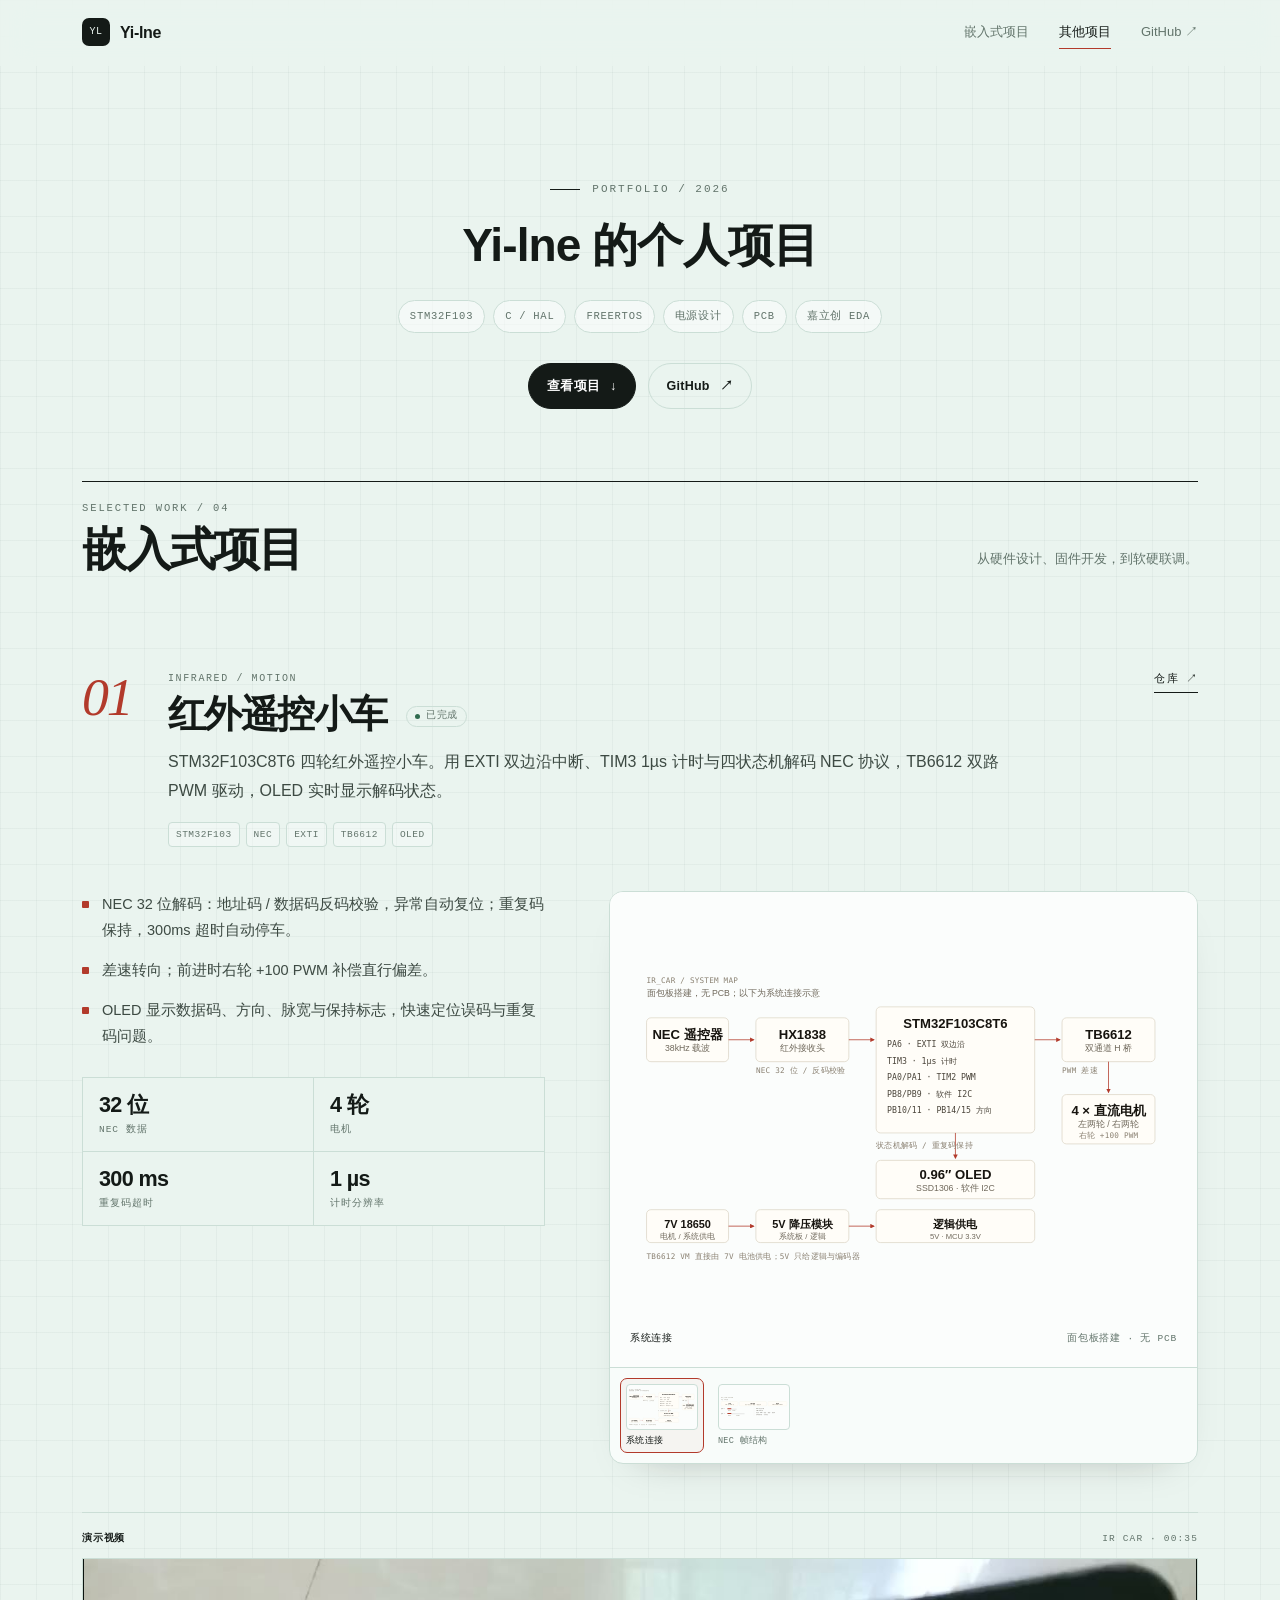
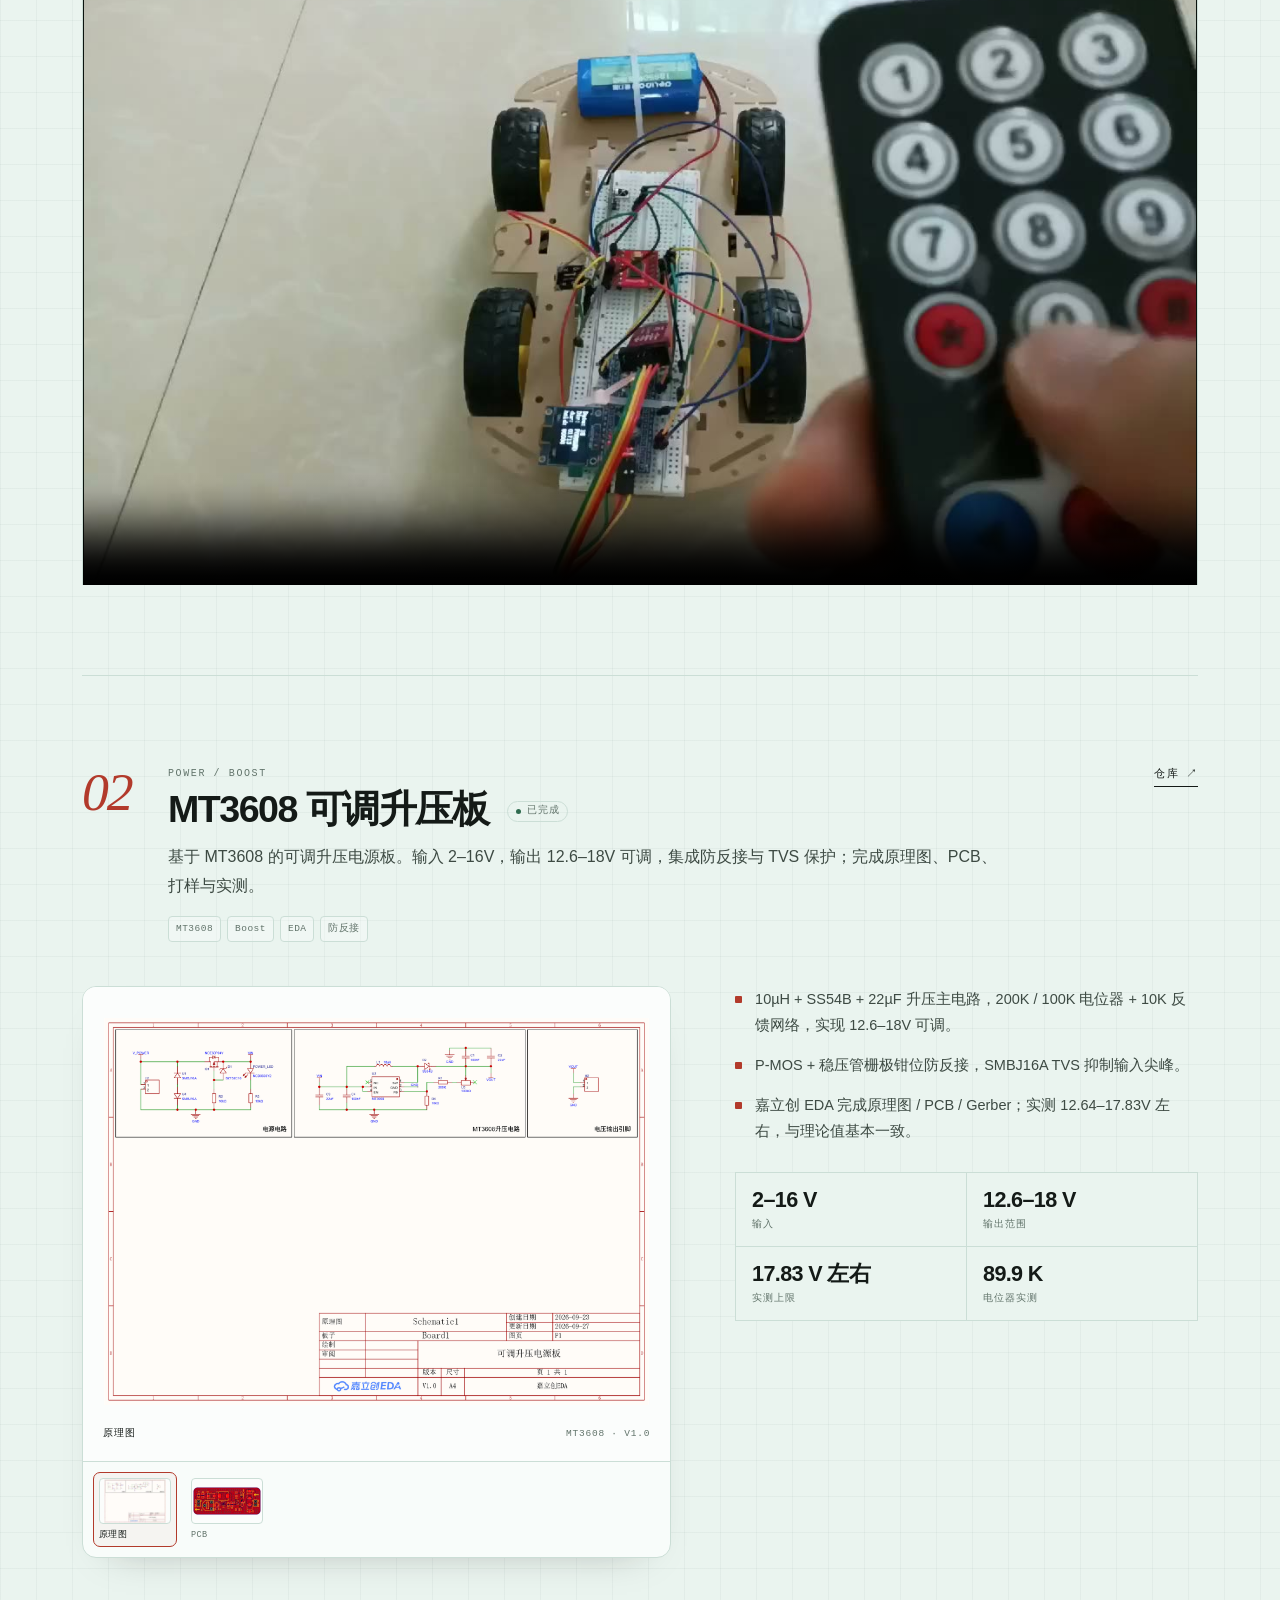
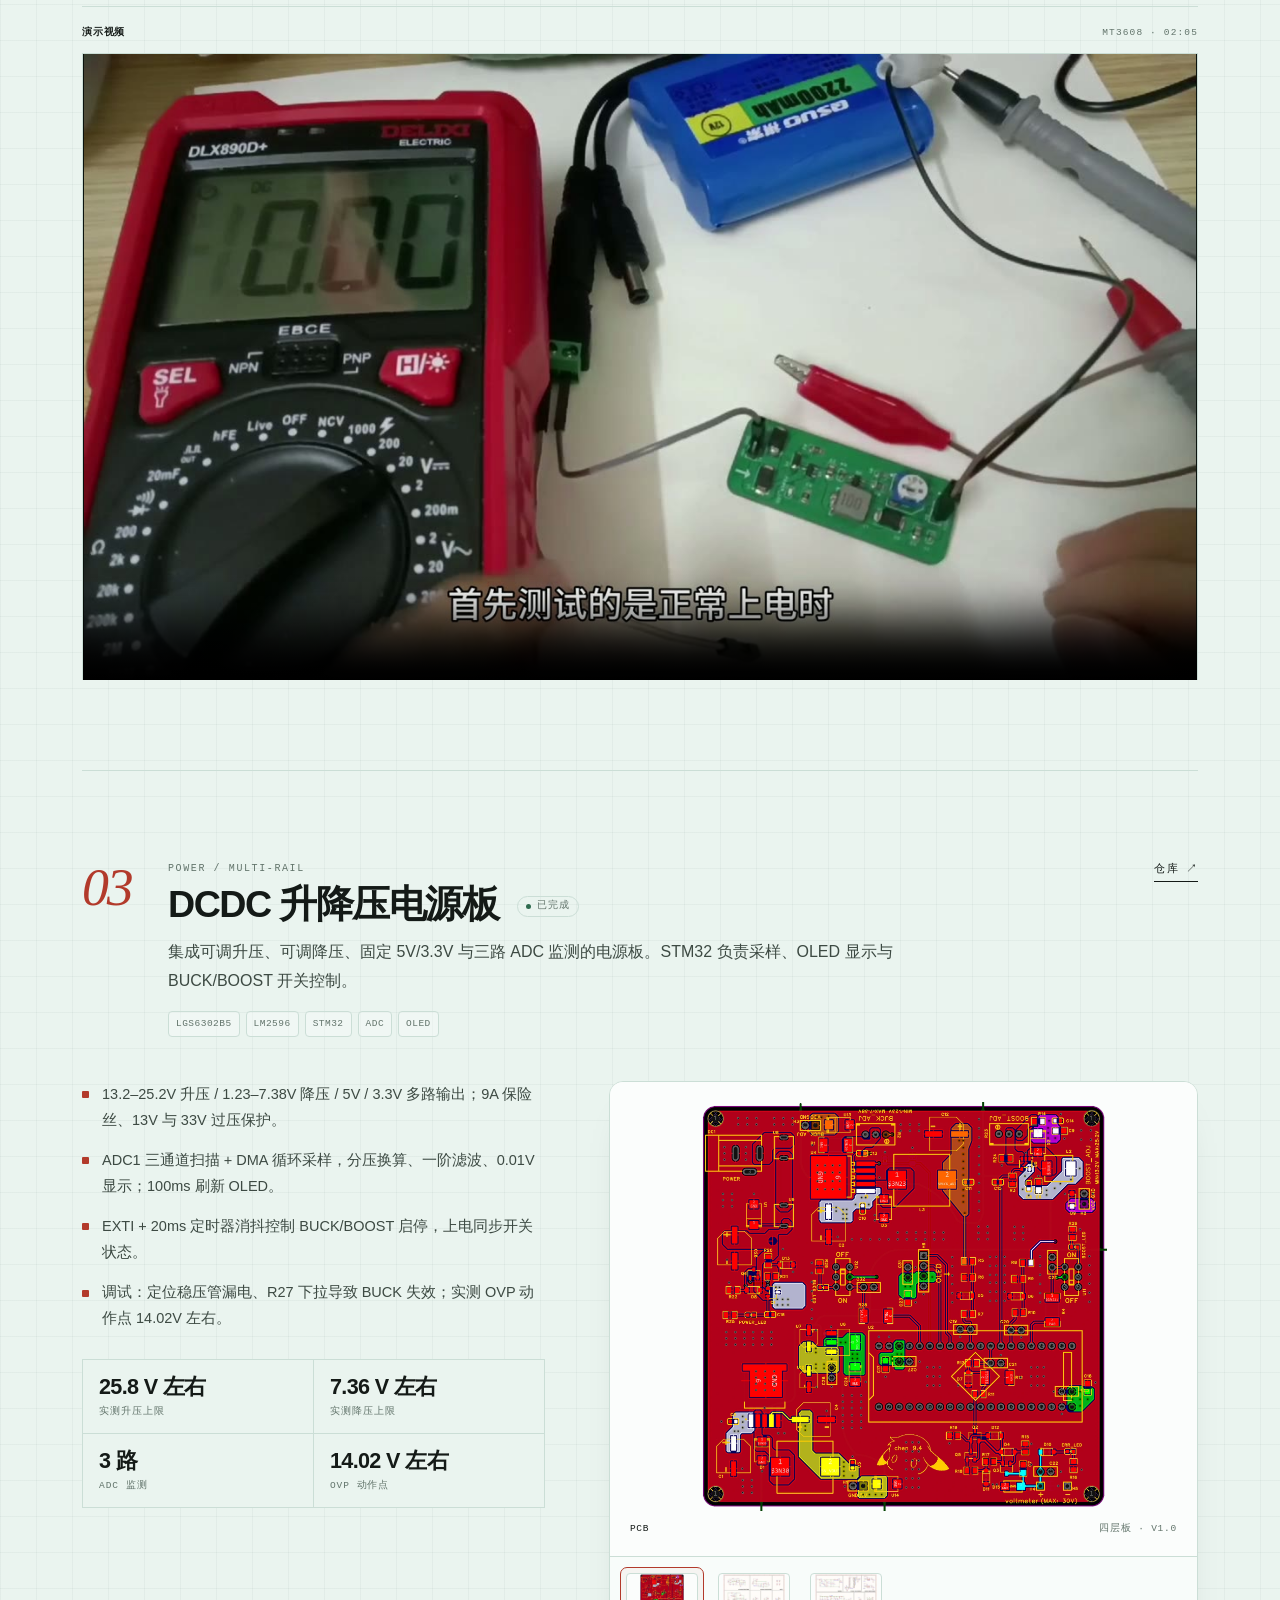
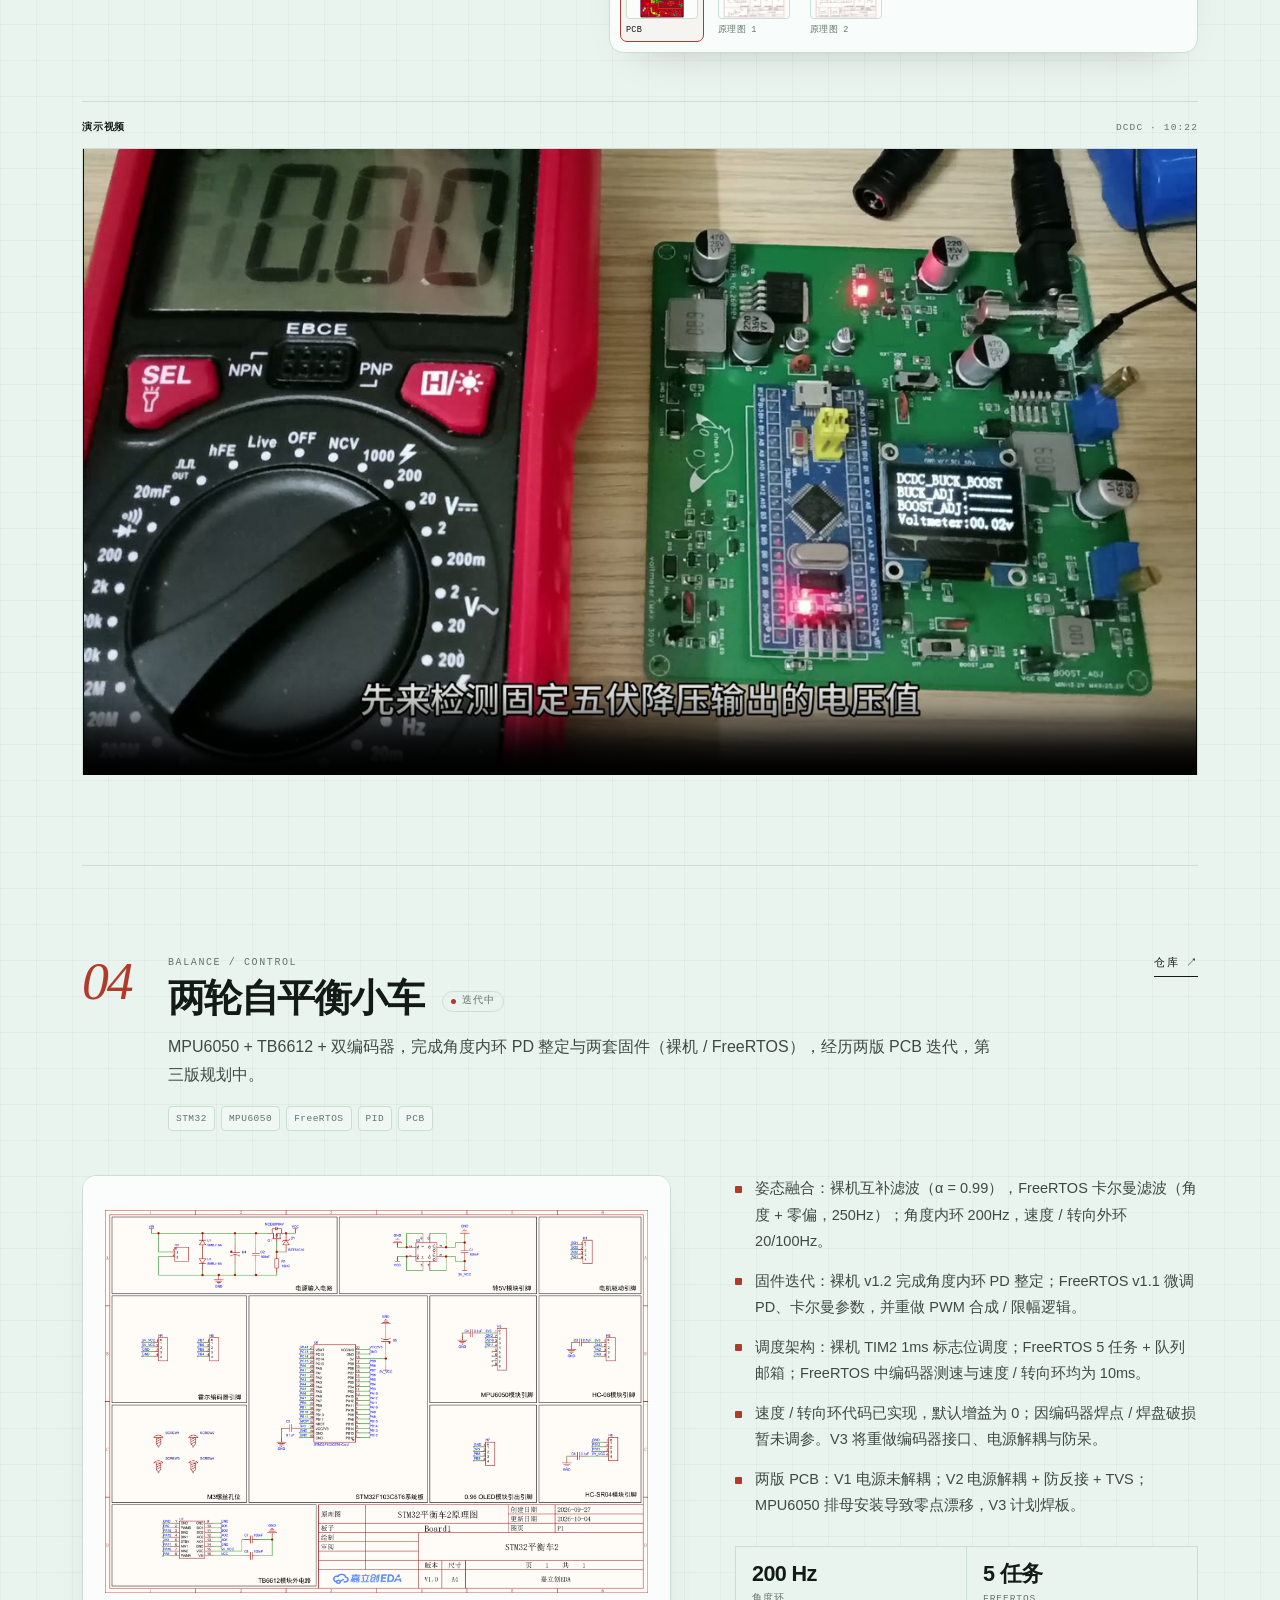
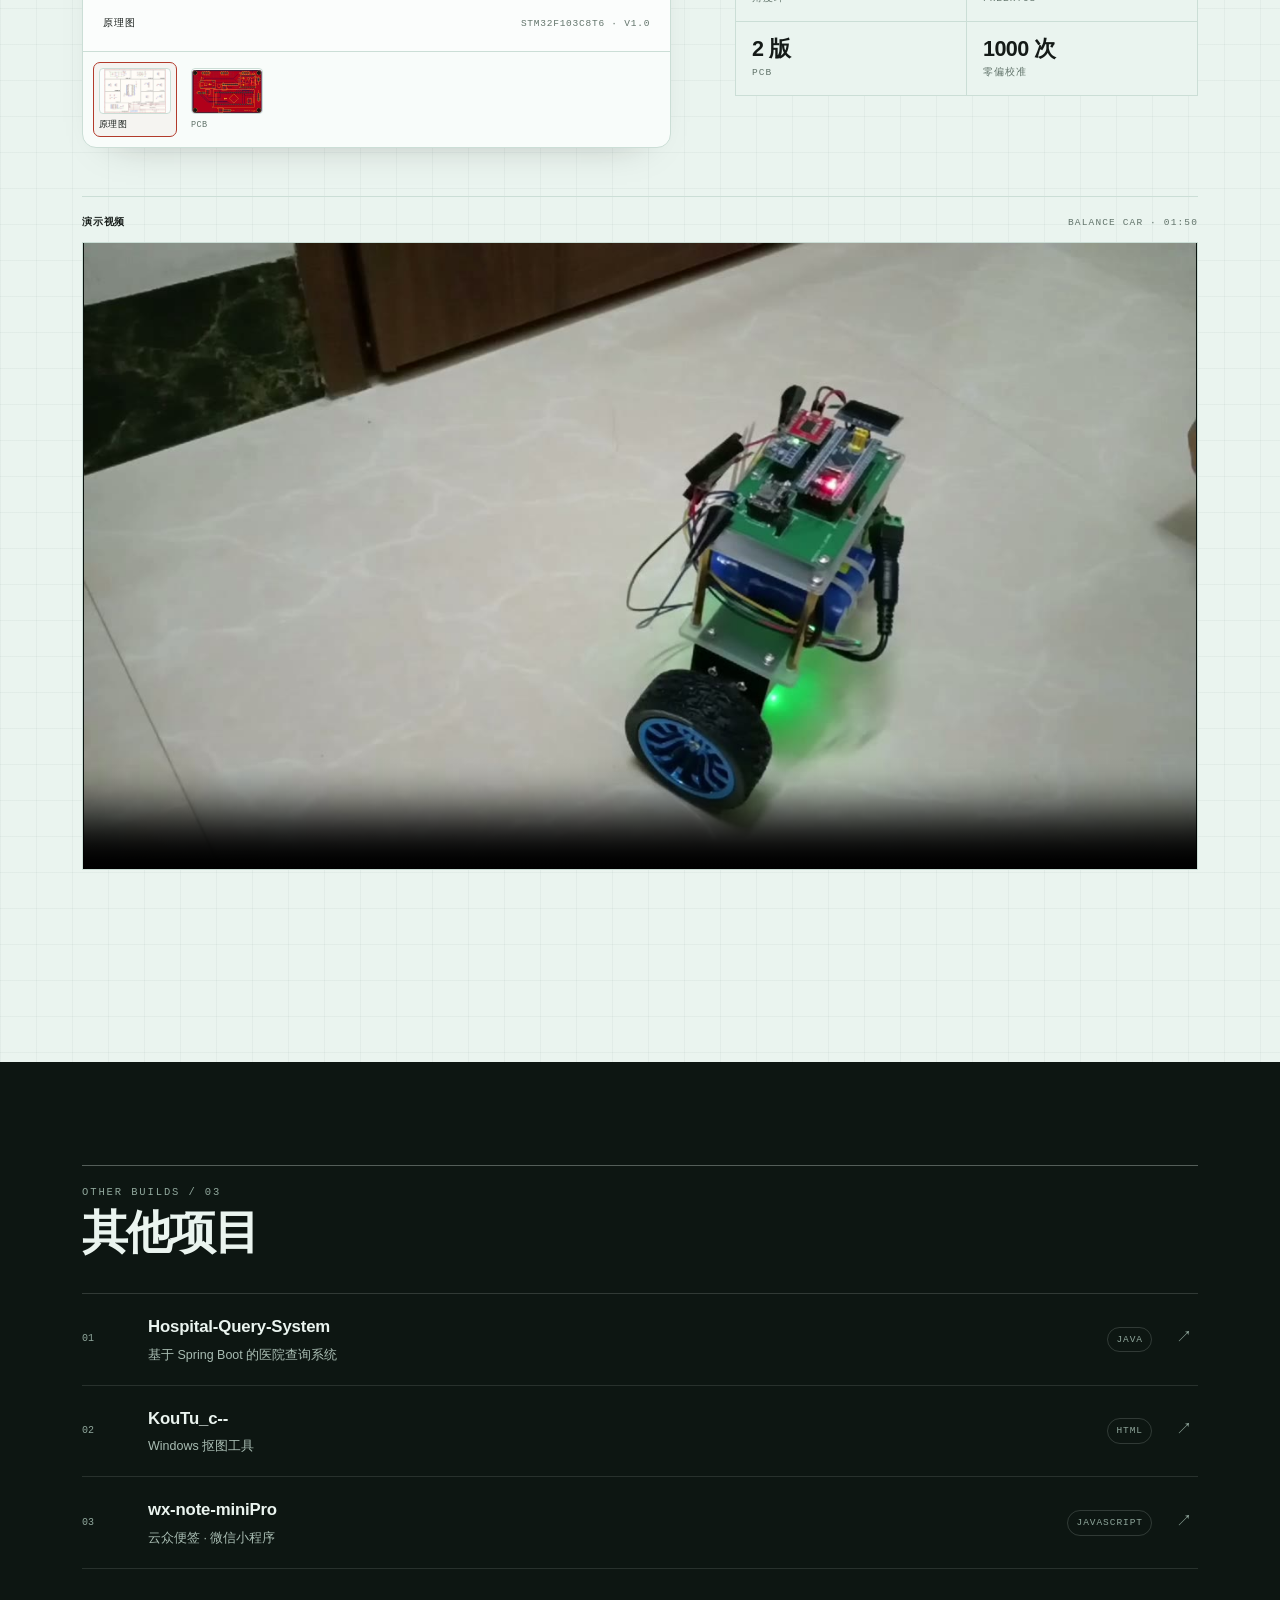
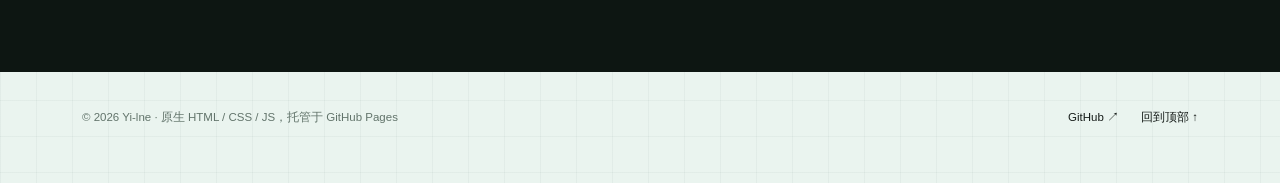
==== commit e3e0ae78: "添加演示视频" ====
--- a/index.html
+++ b/index.html
@@ -120,6 +120,17 @@
               </div>
             </div>
           </div>
+
+          <div class="project-demo">
+            <div class="project-demo-head">
+              <b>演示视频</b>
+              <span>IR Car · 00:35</span>
+            </div>
+            <video controls preload="none" playsinline poster="assets/img/demo-ir-car.jpg" aria-label="红外遥控小车演示视频">
+              <source src="assets/video/ir-car.mp4" type="video/mp4">
+              您的浏览器不支持视频播放。
+            </video>
+          </div>
         </article>
 
         <article class="project project--reverse" id="mt3608" data-reveal>
@@ -175,6 +186,17 @@
               </div>
             </div>
           </div>
+
+          <div class="project-demo">
+            <div class="project-demo-head">
+              <b>演示视频</b>
+              <span>MT3608 · 02:05</span>
+            </div>
+            <video controls preload="none" playsinline poster="assets/img/demo-mt3608.jpg" aria-label="MT3608 可调升压板演示视频">
+              <source src="assets/video/mt3608.mp4" type="video/mp4">
+              您的浏览器不支持视频播放。
+            </video>
+          </div>
         </article>
 
         <article class="project" id="dcdc" data-reveal>
@@ -236,6 +258,17 @@
               </div>
             </div>
           </div>
+
+          <div class="project-demo">
+            <div class="project-demo-head">
+              <b>演示视频</b>
+              <span>DCDC · 10:22</span>
+            </div>
+            <video controls preload="none" playsinline poster="assets/img/demo-dcdc.jpg" aria-label="DCDC 升降压电源板演示视频">
+              <source src="assets/video/dcdc.mp4" type="video/mp4">
+              您的浏览器不支持视频播放。
+            </video>
+          </div>
         </article>
 
         <article class="project project--reverse" id="balance" data-reveal>
@@ -292,6 +325,17 @@
                 </div>
               </div>
             </div>
+          </div>
+
+          <div class="project-demo">
+            <div class="project-demo-head">
+              <b>演示视频</b>
+              <span>Balance Car · 01:50</span>
+            </div>
+            <video controls preload="none" playsinline poster="assets/img/demo-balance.jpg" aria-label="两轮自平衡小车演示视频">
+              <source src="assets/video/balance.mp4" type="video/mp4">
+              您的浏览器不支持视频播放。
+            </video>
           </div>
         </article>
       </div>
--- a/assets/style.css
+++ b/assets/style.css
@@ -473,6 +473,40 @@
   text-transform: uppercase;
 }
 
+/* ---------- project demo video ---------- */
+
+.project-demo {
+  margin-top: clamp(30px, 4.5vw, 48px);
+  padding-top: 18px;
+  border-top: 1px solid var(--line);
+}
+.project-demo-head {
+  display: flex;
+  align-items: baseline;
+  justify-content: space-between;
+  gap: 16px;
+  margin-bottom: 12px;
+  color: var(--muted);
+  font-family: var(--mono);
+  font-size: 9.5px;
+  letter-spacing: .12em;
+  text-transform: uppercase;
+}
+.project-demo-head b {
+  color: var(--ink);
+  font-weight: 600;
+  letter-spacing: .08em;
+}
+.project-demo video {
+  display: block;
+  width: 100%;
+  aspect-ratio: 16 / 9;
+  height: auto;
+  border: 1px solid var(--line);
+  background: #0b120e;
+  object-fit: contain;
+}
+
 /* ---------- image viewer ---------- */
 
 .viewer {
@@ -834,6 +868,11 @@
     flex-direction: column;
     gap: 4px;
   }
+  .project-demo-head {
+    flex-direction: column;
+    align-items: flex-start;
+    gap: 4px;
+  }
   .other-row {
     grid-template-columns: 28px minmax(0, 1fr) auto;
     gap: 10px;
@@ -883,6 +922,7 @@
 @media print {
   .site-header,
   .thumbs,
+  .project-demo,
   .lightbox { display: none !important; }
   body { background: #fff; }
   .project { break-inside: avoid; }
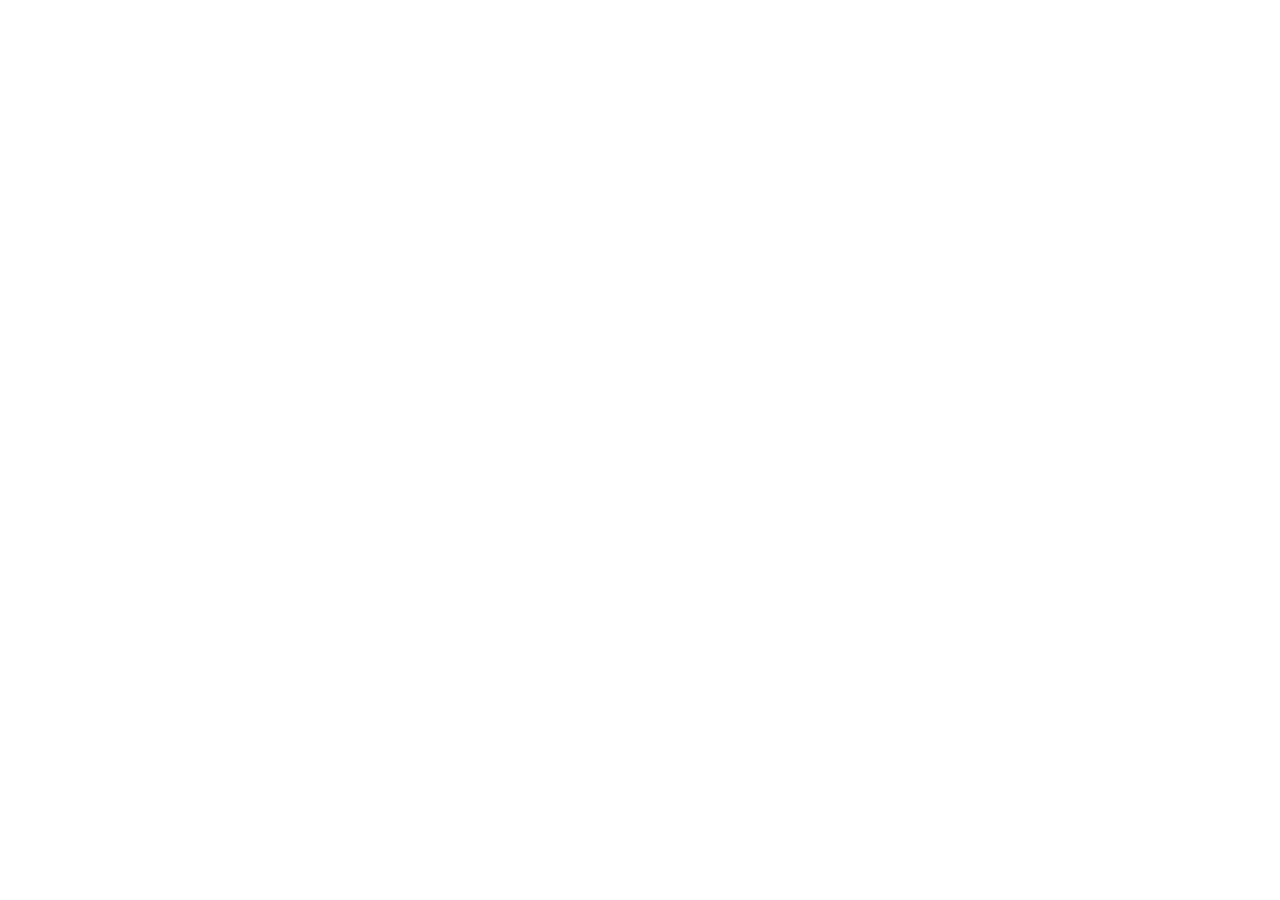
==== commit 6aa62c3e: "fix: 视频居中并刷新缓存" ====
--- a/index.html
+++ b/index.html
@@ -1,18 +1,18 @@
-<!DOCTYPE html>
+﻿<!DOCTYPE html>
 <html lang="zh-CN">
 <head>
   <meta charset="utf-8">
   <meta name="viewport" content="width=device-width, initial-scale=1">
-  <title>Yi-lne — 个人项目作品集</title>
-  <meta name="description" content="Yi-lne 的个人项目作品集：STM32 固件、红外遥控小车、MT3608 升压板、DCDC 升降压电源板与两轮自平衡小车。">
+  <title>Yi-lne 鈥?涓汉椤圭洰浣滃搧闆?/title>
+  <meta name="description" content="Yi-lne 鐨勪釜浜洪」鐩綔鍝侀泦锛歋TM32 鍥轰欢銆佺孩澶栭仴鎺у皬杞︺€丮T3608 鍗囧帇鏉裤€丏CDC 鍗囬檷鍘嬬數婧愭澘涓庝袱杞嚜骞宠　灏忚溅銆?>
   <meta name="theme-color" content="#eaf4ef">
   <link rel="canonical" href="https://yi-lne.github.io/">
   <link rel="icon" href="assets/favicon.svg" type="image/svg+xml">
-  <link rel="stylesheet" href="assets/style.css">
+  <link rel="stylesheet" href="assets/style.css?v=20261120-video">
   <script>document.documentElement.classList.add('js');</script>
   <meta property="og:type" content="website">
-  <meta property="og:title" content="Yi-lne — 个人项目作品集">
-  <meta property="og:description" content="STM32 固件、电源与 PCB：红外遥控小车、MT3608 升压板、DCDC 升降压电源板、两轮自平衡小车。">
+  <meta property="og:title" content="Yi-lne 鈥?涓汉椤圭洰浣滃搧闆?>
+  <meta property="og:description" content="STM32 鍥轰欢銆佺數婧愪笌 PCB锛氱孩澶栭仴鎺у皬杞︺€丮T3608 鍗囧帇鏉裤€丏CDC 鍗囬檷鍘嬬數婧愭澘銆佷袱杞嚜骞宠　灏忚溅銆?>
   <meta property="og:url" content="https://yi-lne.github.io/">
   <meta property="og:image" content="https://yi-lne.github.io/assets/img/og.jpg">
   <meta property="og:image:width" content="1200">
@@ -21,18 +21,18 @@
   <meta name="twitter:image" content="https://yi-lne.github.io/assets/img/og.jpg">
 </head>
 <body id="top">
-  <a class="skip-link" href="#work">跳到项目</a>
+  <a class="skip-link" href="#work">璺冲埌椤圭洰</a>
 
   <header class="site-header">
     <div class="header-inner">
-      <a class="logo" href="#top" aria-label="Yi-lne 首页">
+      <a class="logo" href="#top" aria-label="Yi-lne 棣栭〉">
         <span class="logo-mark" aria-hidden="true">YL</span>
         <span class="logo-text">Yi-lne</span>
       </a>
-      <nav class="nav" aria-label="主导航">
-        <a href="#work">嵌入式项目</a>
-        <a href="#other">其他项目</a>
-        <a href="https://github.com/Yi-lne" target="_blank" rel="noopener">GitHub <span aria-hidden="true">↗</span></a>
+      <nav class="nav" aria-label="涓诲鑸?>
+        <a href="#work">宓屽叆寮忛」鐩?/a>
+        <a href="#other">鍏朵粬椤圭洰</a>
+        <a href="https://github.com/Yi-lne" target="_blank" rel="noopener">GitHub <span aria-hidden="true">鈫?/span></a>
       </nav>
     </div>
   </header>
@@ -41,18 +41,18 @@
     <section class="hero" aria-labelledby="hero-title">
       <div class="hero-copy">
         <p class="eyebrow">Portfolio / 2026</p>
-        <h1 id="hero-title">Yi-lne 的个人项目</h1>
-        <div class="chips" aria-label="技术栈">
+        <h1 id="hero-title">Yi-lne 鐨勪釜浜洪」鐩?/h1>
+        <div class="chips" aria-label="鎶€鏈爤">
           <span class="chip">STM32F103</span>
           <span class="chip">C / HAL</span>
           <span class="chip">FreeRTOS</span>
-          <span class="chip">电源设计</span>
+          <span class="chip">鐢垫簮璁捐</span>
           <span class="chip">PCB</span>
-          <span class="chip">嘉立创 EDA</span>
+          <span class="chip">鍢夌珛鍒?EDA</span>
         </div>
         <div class="hero-actions">
-          <a class="btn btn-primary" href="#work">查看项目 <span aria-hidden="true">↓</span></a>
-          <a class="btn btn-ghost" href="https://github.com/Yi-lne" target="_blank" rel="noopener">GitHub <span aria-hidden="true">↗</span></a>
+          <a class="btn btn-primary" href="#work">鏌ョ湅椤圭洰 <span aria-hidden="true">鈫?/span></a>
+          <a class="btn btn-ghost" href="https://github.com/Yi-lne" target="_blank" rel="noopener">GitHub <span aria-hidden="true">鈫?/span></a>
         </div>
       </div>
     </section>
@@ -61,9 +61,9 @@
       <header class="section-head" data-reveal>
         <div>
           <p class="section-label">Selected work / 04</p>
-          <h2 class="section-title" id="work-title">嵌入式项目</h2>
+          <h2 class="section-title" id="work-title">宓屽叆寮忛」鐩?/h2>
         </div>
-        <p class="section-note">从硬件设计、固件开发，到软硬联调。</p>
+        <p class="section-note">浠庣‖浠惰璁°€佸浐浠跺紑鍙戯紝鍒拌蒋纭仈璋冦€?/p>
       </header>
 
       <div class="projects">
@@ -72,49 +72,49 @@
             <span class="project-index" aria-hidden="true">01</span>
             <div class="project-head-text">
               <p class="project-kicker">Infrared / Motion</p>
-              <h3>红外遥控小车 <span class="status"><i aria-hidden="true"></i>已完成</span></h3>
-              <p class="project-summary">STM32F103C8T6 四轮红外遥控小车。用 EXTI 双边沿中断、TIM3 1µs 计时与四状态机解码 NEC 协议，TB6612 双路 PWM 驱动，OLED 实时显示解码状态。</p>
-              <div class="tags" aria-label="技术标签">
+              <h3>绾㈠閬ユ帶灏忚溅 <span class="status"><i aria-hidden="true"></i>宸插畬鎴?/span></h3>
+              <p class="project-summary">STM32F103C8T6 鍥涜疆绾㈠閬ユ帶灏忚溅銆傜敤 EXTI 鍙岃竟娌夸腑鏂€乀IM3 1碌s 璁℃椂涓庡洓鐘舵€佹満瑙ｇ爜 NEC 鍗忚锛孴B6612 鍙岃矾 PWM 椹卞姩锛孫LED 瀹炴椂鏄剧ず瑙ｇ爜鐘舵€併€?/p>
+              <div class="tags" aria-label="鎶€鏈爣绛?>
                 <span>STM32F103</span><span>NEC</span><span>EXTI</span><span>TB6612</span><span>OLED</span>
               </div>
             </div>
-            <a class="repo-link" href="https://github.com/Yi-lne/Embedded-project--IR_Car" target="_blank" rel="noopener">仓库 <span aria-hidden="true">↗</span></a>
+            <a class="repo-link" href="https://github.com/Yi-lne/Embedded-project--IR_Car" target="_blank" rel="noopener">浠撳簱 <span aria-hidden="true">鈫?/span></a>
           </header>
 
           <div class="project-grid">
             <div class="project-info">
               <ul class="points">
-                <li>NEC 32 位解码：地址码 / 数据码反码校验，异常自动复位；重复码保持，300ms 超时自动停车。</li>
-                <li>差速转向；前进时右轮 +100 PWM 补偿直行偏差。</li>
-                <li>OLED 显示数据码、方向、脉宽与保持标志，快速定位误码与重复码问题。</li>
+                <li>NEC 32 浣嶈В鐮侊細鍦板潃鐮?/ 鏁版嵁鐮佸弽鐮佹牎楠岋紝寮傚父鑷姩澶嶄綅锛涢噸澶嶇爜淇濇寔锛?00ms 瓒呮椂鑷姩鍋滆溅銆?/li>
+                <li>宸€熻浆鍚戯紱鍓嶈繘鏃跺彸杞?+100 PWM 琛ュ伩鐩磋鍋忓樊銆?/li>
+                <li>OLED 鏄剧ず鏁版嵁鐮併€佹柟鍚戙€佽剦瀹戒笌淇濇寔鏍囧織锛屽揩閫熷畾浣嶈鐮佷笌閲嶅鐮侀棶棰樸€?/li>
               </ul>
               <div class="stats">
-                <div><b>32 位</b><span>NEC 数据</span></div>
-                <div><b>4 轮</b><span>电机</span></div>
-                <div><b>300 ms</b><span>重复码超时</span></div>
-                <div><b>1 µs</b><span>计时分辨率</span></div>
+                <div><b>32 浣?/b><span>NEC 鏁版嵁</span></div>
+                <div><b>4 杞?/b><span>鐢垫満</span></div>
+                <div><b>300 ms</b><span>閲嶅鐮佽秴鏃?/span></div>
+                <div><b>1 碌s</b><span>璁℃椂鍒嗚鲸鐜?/span></div>
               </div>
             </div>
 
             <div class="project-viewer">
               <div class="viewer" data-viewer>
                 <figure class="stage">
-                  <img class="stage-img" src="assets/img/ir-system.svg" alt="IR_Car 系统连接示意" loading="lazy">
+                  <img class="stage-img" src="assets/img/ir-system.svg" alt="IR_Car 绯荤粺杩炴帴绀烘剰" loading="lazy">
                   <figcaption>
-                    <span class="stage-label">系统连接</span>
-                    <span class="stage-caption">面包板搭建 · 无 PCB</span>
+                    <span class="stage-label">绯荤粺杩炴帴</span>
+                    <span class="stage-caption">闈㈠寘鏉挎惌寤?路 鏃?PCB</span>
                   </figcaption>
                 </figure>
-                <div class="thumbs" role="group" aria-label="IR_Car 图片">
+                <div class="thumbs" role="group" aria-label="IR_Car 鍥剧墖">
                   <button class="thumb is-active" type="button" aria-pressed="true"
-                    data-src="assets/img/ir-system.svg" data-label="系统连接" data-caption="面包板搭建 · 无 PCB" data-alt="IR_Car 系统连接示意">
+                    data-src="assets/img/ir-system.svg" data-label="绯荤粺杩炴帴" data-caption="闈㈠寘鏉挎惌寤?路 鏃?PCB" data-alt="IR_Car 绯荤粺杩炴帴绀烘剰">
                     <img src="assets/img/ir-system.svg" alt="" loading="lazy">
-                    <span>系统连接</span>
+                    <span>绯荤粺杩炴帴</span>
                   </button>
                   <button class="thumb" type="button" aria-pressed="false"
-                    data-src="assets/img/ir-nec.svg" data-label="NEC 帧结构" data-caption="引导码 / 32 位数据 / 重复码" data-alt="NEC 帧结构示意">
+                    data-src="assets/img/ir-nec.svg" data-label="NEC 甯х粨鏋? data-caption="寮曞鐮?/ 32 浣嶆暟鎹?/ 閲嶅鐮? data-alt="NEC 甯х粨鏋勭ず鎰?>
                     <img src="assets/img/ir-nec.svg" alt="" loading="lazy">
-                    <span>NEC 帧结构</span>
+                    <span>NEC 甯х粨鏋?/span>
                   </button>
                 </div>
               </div>
@@ -123,13 +123,12 @@
 
           <div class="project-demo">
             <div class="project-demo-head">
-              <b>演示视频</b>
-              <span>IR Car · 00:35</span>
-            </div>
-            <video controls preload="none" playsinline poster="assets/img/demo-ir-car.jpg" aria-label="红外遥控小车演示视频">
-              <source src="assets/video/ir-car.mp4" type="video/mp4">
-              您的浏览器不支持视频播放。
-            </video>
+              <b>婕旂ず瑙嗛</b>
+              <span>IR Car 路 00:35</span>
+            </div>
+            <video style="display:block;width:100%;max-width:100%;margin:0 auto;" controls preload="none" playsinline poster="assets/img/demo-ir-car.jpg?v=20261120a" aria-label="绾㈠閬ユ帶灏忚溅婕旂ず瑙嗛">
+              <source src="assets/video/ir-car.mp4?v=20261120a" type="video/mp4">
+              鎮ㄧ殑娴忚鍣ㄤ笉鏀寔瑙嗛鎾斁銆?            </video>
           </div>
         </article>
 
@@ -138,47 +137,47 @@
             <span class="project-index" aria-hidden="true">02</span>
             <div class="project-head-text">
               <p class="project-kicker">Power / Boost</p>
-              <h3>MT3608 可调升压板 <span class="status"><i aria-hidden="true"></i>已完成</span></h3>
-              <p class="project-summary">基于 MT3608 的可调升压电源板。输入 2–16V，输出 12.6–18V 可调，集成防反接与 TVS 保护；完成原理图、PCB、打样与实测。</p>
-              <div class="tags" aria-label="技术标签">
-                <span>MT3608</span><span>Boost</span><span>EDA</span><span>防反接</span>
-              </div>
-            </div>
-            <a class="repo-link" href="https://github.com/Yi-lne/Embedded-project--DCDC_BOOST_MT3608" target="_blank" rel="noopener">仓库 <span aria-hidden="true">↗</span></a>
+              <h3>MT3608 鍙皟鍗囧帇鏉?<span class="status"><i aria-hidden="true"></i>宸插畬鎴?/span></h3>
+              <p class="project-summary">鍩轰簬 MT3608 鐨勫彲璋冨崌鍘嬬數婧愭澘銆傝緭鍏?2鈥?6V锛岃緭鍑?12.6鈥?8V 鍙皟锛岄泦鎴愰槻鍙嶆帴涓?TVS 淇濇姢锛涘畬鎴愬師鐞嗗浘銆丳CB銆佹墦鏍蜂笌瀹炴祴銆?/p>
+              <div class="tags" aria-label="鎶€鏈爣绛?>
+                <span>MT3608</span><span>Boost</span><span>EDA</span><span>闃插弽鎺?/span>
+              </div>
+            </div>
+            <a class="repo-link" href="https://github.com/Yi-lne/Embedded-project--DCDC_BOOST_MT3608" target="_blank" rel="noopener">浠撳簱 <span aria-hidden="true">鈫?/span></a>
           </header>
 
           <div class="project-grid">
             <div class="project-info">
               <ul class="points">
-                <li>10µH + SS54B + 22µF 升压主电路，200K / 100K 电位器 + 10K 反馈网络，实现 12.6–18V 可调。</li>
-                <li>P-MOS + 稳压管栅极钳位防反接，SMBJ16A TVS 抑制输入尖峰。</li>
-                <li>嘉立创 EDA 完成原理图 / PCB / Gerber；实测 12.64–17.83V 左右，与理论值基本一致。</li>
+                <li>10碌H + SS54B + 22碌F 鍗囧帇涓荤數璺紝200K / 100K 鐢典綅鍣?+ 10K 鍙嶉缃戠粶锛屽疄鐜?12.6鈥?8V 鍙皟銆?/li>
+                <li>P-MOS + 绋冲帇绠℃爡鏋侀挸浣嶉槻鍙嶆帴锛孲MBJ16A TVS 鎶戝埗杈撳叆灏栧嘲銆?/li>
+                <li>鍢夌珛鍒?EDA 瀹屾垚鍘熺悊鍥?/ PCB / Gerber锛涘疄娴?12.64鈥?7.83V 宸﹀彸锛屼笌鐞嗚鍊煎熀鏈竴鑷淬€?/li>
               </ul>
               <div class="stats">
-                <div><b>2–16 V</b><span>输入</span></div>
-                <div><b>12.6–18 V</b><span>输出范围</span></div>
-                <div><b>17.83 V 左右</b><span>实测上限</span></div>
-                <div><b>89.9 K</b><span>电位器实测</span></div>
+                <div><b>2鈥?6 V</b><span>杈撳叆</span></div>
+                <div><b>12.6鈥?8 V</b><span>杈撳嚭鑼冨洿</span></div>
+                <div><b>17.83 V 宸﹀彸</b><span>瀹炴祴涓婇檺</span></div>
+                <div><b>89.9 K</b><span>鐢典綅鍣ㄥ疄娴?/span></div>
               </div>
             </div>
 
             <div class="project-viewer">
               <div class="viewer" data-viewer>
                 <figure class="stage">
-                  <img class="stage-img" src="assets/img/mt3608-sch.webp" alt="MT3608 升压板原理图" loading="lazy">
+                  <img class="stage-img" src="assets/img/mt3608-sch.webp" alt="MT3608 鍗囧帇鏉垮師鐞嗗浘" loading="lazy">
                   <figcaption>
-                    <span class="stage-label">原理图</span>
-                    <span class="stage-caption">MT3608 · V1.0</span>
+                    <span class="stage-label">鍘熺悊鍥?/span>
+                    <span class="stage-caption">MT3608 路 V1.0</span>
                   </figcaption>
                 </figure>
-                <div class="thumbs" role="group" aria-label="MT3608 图片">
+                <div class="thumbs" role="group" aria-label="MT3608 鍥剧墖">
                   <button class="thumb is-active" type="button" aria-pressed="true"
-                    data-src="assets/img/mt3608-sch.webp" data-label="原理图" data-caption="MT3608 · V1.0" data-alt="MT3608 升压板原理图">
+                    data-src="assets/img/mt3608-sch.webp" data-label="鍘熺悊鍥? data-caption="MT3608 路 V1.0" data-alt="MT3608 鍗囧帇鏉垮師鐞嗗浘">
                     <img src="assets/img/mt3608-sch-thumb.webp" alt="" loading="lazy">
-                    <span>原理图</span>
+                    <span>鍘熺悊鍥?/span>
                   </button>
                   <button class="thumb" type="button" aria-pressed="false"
-                    data-src="assets/img/mt3608-pcb.webp" data-label="PCB" data-caption="V1.0 · 板卡渲染" data-alt="MT3608 升压板 PCB">
+                    data-src="assets/img/mt3608-pcb.webp" data-label="PCB" data-caption="V1.0 路 鏉垮崱娓叉煋" data-alt="MT3608 鍗囧帇鏉?PCB">
                     <img src="assets/img/mt3608-pcb-thumb.webp" alt="" loading="lazy">
                     <span>PCB</span>
                   </button>
@@ -189,13 +188,12 @@
 
           <div class="project-demo">
             <div class="project-demo-head">
-              <b>演示视频</b>
-              <span>MT3608 · 02:05</span>
-            </div>
-            <video controls preload="none" playsinline poster="assets/img/demo-mt3608.jpg" aria-label="MT3608 可调升压板演示视频">
-              <source src="assets/video/mt3608.mp4" type="video/mp4">
-              您的浏览器不支持视频播放。
-            </video>
+              <b>婕旂ず瑙嗛</b>
+              <span>MT3608 路 02:05</span>
+            </div>
+            <video style="display:block;width:100%;max-width:100%;margin:0 auto;" controls preload="none" playsinline poster="assets/img/demo-mt3608.jpg?v=20261120a" aria-label="MT3608 鍙皟鍗囧帇鏉挎紨绀鸿棰?>
+              <source src="assets/video/mt3608.mp4?v=20261120a" type="video/mp4">
+              鎮ㄧ殑娴忚鍣ㄤ笉鏀寔瑙嗛鎾斁銆?            </video>
           </div>
         </article>
 
@@ -204,55 +202,55 @@
             <span class="project-index" aria-hidden="true">03</span>
             <div class="project-head-text">
               <p class="project-kicker">Power / Multi-rail</p>
-              <h3>DCDC 升降压电源板 <span class="status"><i aria-hidden="true"></i>已完成</span></h3>
-              <p class="project-summary">集成可调升压、可调降压、固定 5V/3.3V 与三路 ADC 监测的电源板。STM32 负责采样、OLED 显示与 BUCK/BOOST 开关控制。</p>
-              <div class="tags" aria-label="技术标签">
+              <h3>DCDC 鍗囬檷鍘嬬數婧愭澘 <span class="status"><i aria-hidden="true"></i>宸插畬鎴?/span></h3>
+              <p class="project-summary">闆嗘垚鍙皟鍗囧帇銆佸彲璋冮檷鍘嬨€佸浐瀹?5V/3.3V 涓庝笁璺?ADC 鐩戞祴鐨勭數婧愭澘銆係TM32 璐熻矗閲囨牱銆丱LED 鏄剧ず涓?BUCK/BOOST 寮€鍏虫帶鍒躲€?/p>
+              <div class="tags" aria-label="鎶€鏈爣绛?>
                 <span>LGS6302B5</span><span>LM2596</span><span>STM32</span><span>ADC</span><span>OLED</span>
               </div>
             </div>
-            <a class="repo-link" href="https://github.com/Yi-lne/Embedded-project--DCDC_BUCK_and_BOOST" target="_blank" rel="noopener">仓库 <span aria-hidden="true">↗</span></a>
+            <a class="repo-link" href="https://github.com/Yi-lne/Embedded-project--DCDC_BUCK_and_BOOST" target="_blank" rel="noopener">浠撳簱 <span aria-hidden="true">鈫?/span></a>
           </header>
 
           <div class="project-grid">
             <div class="project-info">
               <ul class="points">
-                <li>13.2–25.2V 升压 / 1.23–7.38V 降压 / 5V / 3.3V 多路输出；9A 保险丝、13V 与 33V 过压保护。</li>
-                <li>ADC1 三通道扫描 + DMA 循环采样，分压换算、一阶滤波、0.01V 显示；100ms 刷新 OLED。</li>
-                <li>EXTI + 20ms 定时器消抖控制 BUCK/BOOST 启停，上电同步开关状态。</li>
-                <li>调试：定位稳压管漏电、R27 下拉导致 BUCK 失效；实测 OVP 动作点 14.02V 左右。</li>
+                <li>13.2鈥?5.2V 鍗囧帇 / 1.23鈥?.38V 闄嶅帇 / 5V / 3.3V 澶氳矾杈撳嚭锛?A 淇濋櫓涓濄€?3V 涓?33V 杩囧帇淇濇姢銆?/li>
+                <li>ADC1 涓夐€氶亾鎵弿 + DMA 寰幆閲囨牱锛屽垎鍘嬫崲绠椼€佷竴闃舵护娉€?.01V 鏄剧ず锛?00ms 鍒锋柊 OLED銆?/li>
+                <li>EXTI + 20ms 瀹氭椂鍣ㄦ秷鎶栨帶鍒?BUCK/BOOST 鍚仠锛屼笂鐢靛悓姝ュ紑鍏崇姸鎬併€?/li>
+                <li>璋冭瘯锛氬畾浣嶇ǔ鍘嬬婕忕數銆丷27 涓嬫媺瀵艰嚧 BUCK 澶辨晥锛涘疄娴?OVP 鍔ㄤ綔鐐?14.02V 宸﹀彸銆?/li>
               </ul>
               <div class="stats">
-                <div><b>25.8 V 左右</b><span>实测升压上限</span></div>
-                <div><b>7.36 V 左右</b><span>实测降压上限</span></div>
-                <div><b>3 路</b><span>ADC 监测</span></div>
-                <div><b>14.02 V 左右</b><span>OVP 动作点</span></div>
+                <div><b>25.8 V 宸﹀彸</b><span>瀹炴祴鍗囧帇涓婇檺</span></div>
+                <div><b>7.36 V 宸﹀彸</b><span>瀹炴祴闄嶅帇涓婇檺</span></div>
+                <div><b>3 璺?/b><span>ADC 鐩戞祴</span></div>
+                <div><b>14.02 V 宸﹀彸</b><span>OVP 鍔ㄤ綔鐐?/span></div>
               </div>
             </div>
 
             <div class="project-viewer">
               <div class="viewer" data-viewer>
                 <figure class="stage">
-                  <img class="stage-img" src="assets/img/dcdc-pcb.webp" alt="DCDC 升降压电源板 PCB" loading="lazy">
+                  <img class="stage-img" src="assets/img/dcdc-pcb.webp" alt="DCDC 鍗囬檷鍘嬬數婧愭澘 PCB" loading="lazy">
                   <figcaption>
                     <span class="stage-label">PCB</span>
-                    <span class="stage-caption">四层板 · V1.0</span>
+                    <span class="stage-caption">鍥涘眰鏉?路 V1.0</span>
                   </figcaption>
                 </figure>
-                <div class="thumbs" role="group" aria-label="DCDC 图片">
+                <div class="thumbs" role="group" aria-label="DCDC 鍥剧墖">
                   <button class="thumb is-active" type="button" aria-pressed="true"
-                    data-src="assets/img/dcdc-pcb.webp" data-label="PCB" data-caption="四层板 · V1.0" data-alt="DCDC 升降压电源板 PCB">
+                    data-src="assets/img/dcdc-pcb.webp" data-label="PCB" data-caption="鍥涘眰鏉?路 V1.0" data-alt="DCDC 鍗囬檷鍘嬬數婧愭澘 PCB">
                     <img src="assets/img/dcdc-pcb-thumb.webp" alt="" loading="lazy">
                     <span>PCB</span>
                   </button>
                   <button class="thumb" type="button" aria-pressed="false"
-                    data-src="assets/img/dcdc-sch-1.webp" data-label="原理图 1" data-caption="升降压模块" data-alt="DCDC 升降压模块原理图">
+                    data-src="assets/img/dcdc-sch-1.webp" data-label="鍘熺悊鍥?1" data-caption="鍗囬檷鍘嬫ā鍧? data-alt="DCDC 鍗囬檷鍘嬫ā鍧楀師鐞嗗浘">
                     <img src="assets/img/dcdc-sch-1-thumb.webp" alt="" loading="lazy">
-                    <span>原理图 1</span>
+                    <span>鍘熺悊鍥?1</span>
                   </button>
                   <button class="thumb" type="button" aria-pressed="false"
-                    data-src="assets/img/dcdc-sch-2.webp" data-label="原理图 2" data-caption="电源与主控模块" data-alt="DCDC 电源与主控模块原理图">
+                    data-src="assets/img/dcdc-sch-2.webp" data-label="鍘熺悊鍥?2" data-caption="鐢垫簮涓庝富鎺фā鍧? data-alt="DCDC 鐢垫簮涓庝富鎺фā鍧楀師鐞嗗浘">
                     <img src="assets/img/dcdc-sch-2-thumb.webp" alt="" loading="lazy">
-                    <span>原理图 2</span>
+                    <span>鍘熺悊鍥?2</span>
                   </button>
                 </div>
               </div>
@@ -261,13 +259,12 @@
 
           <div class="project-demo">
             <div class="project-demo-head">
-              <b>演示视频</b>
-              <span>DCDC · 10:22</span>
-            </div>
-            <video controls preload="none" playsinline poster="assets/img/demo-dcdc.jpg" aria-label="DCDC 升降压电源板演示视频">
-              <source src="assets/video/dcdc.mp4" type="video/mp4">
-              您的浏览器不支持视频播放。
-            </video>
+              <b>婕旂ず瑙嗛</b>
+              <span>DCDC 路 10:22</span>
+            </div>
+            <video style="display:block;width:100%;max-width:100%;margin:0 auto;" controls preload="none" playsinline poster="assets/img/demo-dcdc.jpg?v=20261120a" aria-label="DCDC 鍗囬檷鍘嬬數婧愭澘婕旂ず瑙嗛">
+              <source src="assets/video/dcdc.mp4?v=20261120a" type="video/mp4">
+              鎮ㄧ殑娴忚鍣ㄤ笉鏀寔瑙嗛鎾斁銆?            </video>
           </div>
         </article>
 
@@ -276,49 +273,49 @@
             <span class="project-index" aria-hidden="true">04</span>
             <div class="project-head-text">
               <p class="project-kicker">Balance / Control</p>
-              <h3>两轮自平衡小车 <span class="status status--wip"><i aria-hidden="true"></i>迭代中</span></h3>
-              <p class="project-summary">MPU6050 + TB6612 + 双编码器，完成角度内环 PD 整定与两套固件（裸机 / FreeRTOS），经历两版 PCB 迭代，第三版规划中。</p>
-              <div class="tags" aria-label="技术标签">
+              <h3>涓よ疆鑷钩琛″皬杞?<span class="status status--wip"><i aria-hidden="true"></i>杩唬涓?/span></h3>
+              <p class="project-summary">MPU6050 + TB6612 + 鍙岀紪鐮佸櫒锛屽畬鎴愯搴﹀唴鐜?PD 鏁村畾涓庝袱濂楀浐浠讹紙瑁告満 / FreeRTOS锛夛紝缁忓巻涓ょ増 PCB 杩唬锛岀涓夌増瑙勫垝涓€?/p>
+              <div class="tags" aria-label="鎶€鏈爣绛?>
                 <span>STM32</span><span>MPU6050</span><span>FreeRTOS</span><span>PID</span><span>PCB</span>
               </div>
             </div>
-            <a class="repo-link" href="https://github.com/Yi-lne/Embedded-project--Balance_Car" target="_blank" rel="noopener">仓库 <span aria-hidden="true">↗</span></a>
+            <a class="repo-link" href="https://github.com/Yi-lne/Embedded-project--Balance_Car" target="_blank" rel="noopener">浠撳簱 <span aria-hidden="true">鈫?/span></a>
           </header>
 
           <div class="project-grid">
             <div class="project-info">
               <ul class="points">
-                <li>姿态融合：裸机互补滤波（α = 0.99），FreeRTOS 卡尔曼滤波（角度 + 零偏，250Hz）；角度内环 200Hz，速度 / 转向外环 20/100Hz。</li>
-                <li>固件迭代：裸机 v1.2 完成角度内环 PD 整定；FreeRTOS v1.1 微调 PD、卡尔曼参数，并重做 PWM 合成 / 限幅逻辑。</li>
-                <li>调度架构：裸机 TIM2 1ms 标志位调度；FreeRTOS 5 任务 + 队列邮箱；FreeRTOS 中编码器测速与速度 / 转向环均为 10ms。</li>
-                <li>速度 / 转向环代码已实现，默认增益为 0；因编码器焊点 / 焊盘破损暂未调参。V3 将重做编码器接口、电源解耦与防呆。</li>
-                <li>两版 PCB：V1 电源未解耦；V2 电源解耦 + 防反接 + TVS；MPU6050 排母安装导致零点漂移，V3 计划焊板。</li>
+                <li>濮挎€佽瀺鍚堬細瑁告満浜掕ˉ婊ゆ尝锛埼?= 0.99锛夛紝FreeRTOS 鍗″皵鏇兼护娉紙瑙掑害 + 闆跺亸锛?50Hz锛夛紱瑙掑害鍐呯幆 200Hz锛岄€熷害 / 杞悜澶栫幆 20/100Hz銆?/li>
+                <li>鍥轰欢杩唬锛氳８鏈?v1.2 瀹屾垚瑙掑害鍐呯幆 PD 鏁村畾锛汧reeRTOS v1.1 寰皟 PD銆佸崱灏旀浖鍙傛暟锛屽苟閲嶅仛 PWM 鍚堟垚 / 闄愬箙閫昏緫銆?/li>
+                <li>璋冨害鏋舵瀯锛氳８鏈?TIM2 1ms 鏍囧織浣嶈皟搴︼紱FreeRTOS 5 浠诲姟 + 闃熷垪閭锛汧reeRTOS 涓紪鐮佸櫒娴嬮€熶笌閫熷害 / 杞悜鐜潎涓?10ms銆?/li>
+                <li>閫熷害 / 杞悜鐜唬鐮佸凡瀹炵幇锛岄粯璁ゅ鐩婁负 0锛涘洜缂栫爜鍣ㄧ剨鐐?/ 鐒婄洏鐮存崯鏆傛湭璋冨弬銆俈3 灏嗛噸鍋氱紪鐮佸櫒鎺ュ彛銆佺數婧愯В鑰︿笌闃插憜銆?/li>
+                <li>涓ょ増 PCB锛歏1 鐢垫簮鏈В鑰︼紱V2 鐢垫簮瑙ｈ€?+ 闃插弽鎺?+ TVS锛汳PU6050 鎺掓瘝瀹夎瀵艰嚧闆剁偣婕傜Щ锛孷3 璁″垝鐒婃澘銆?/li>
               </ul>
               <div class="stats">
-                <div><b>200 Hz</b><span>角度环</span></div>
-                <div><b>5 任务</b><span>FreeRTOS</span></div>
-                <div><b>2 版</b><span>PCB</span></div>
-                <div><b>1000 次</b><span>零偏校准</span></div>
+                <div><b>200 Hz</b><span>瑙掑害鐜?/span></div>
+                <div><b>5 浠诲姟</b><span>FreeRTOS</span></div>
+                <div><b>2 鐗?/b><span>PCB</span></div>
+                <div><b>1000 娆?/b><span>闆跺亸鏍″噯</span></div>
               </div>
             </div>
 
             <div class="project-viewer">
               <div class="viewer" data-viewer>
                 <figure class="stage">
-                  <img class="stage-img" src="assets/img/balance-sch.webp" alt="STM32 平衡车原理图" loading="lazy">
+                  <img class="stage-img" src="assets/img/balance-sch.webp" alt="STM32 骞宠　杞﹀師鐞嗗浘" loading="lazy">
                   <figcaption>
-                    <span class="stage-label">原理图</span>
-                    <span class="stage-caption">STM32F103C8T6 · V1.0</span>
+                    <span class="stage-label">鍘熺悊鍥?/span>
+                    <span class="stage-caption">STM32F103C8T6 路 V1.0</span>
                   </figcaption>
                 </figure>
-                <div class="thumbs" role="group" aria-label="Balance Car 图片">
+                <div class="thumbs" role="group" aria-label="Balance Car 鍥剧墖">
                   <button class="thumb is-active" type="button" aria-pressed="true"
-                    data-src="assets/img/balance-sch.webp" data-label="原理图" data-caption="STM32F103C8T6 · V1.0" data-alt="STM32 平衡车原理图">
+                    data-src="assets/img/balance-sch.webp" data-label="鍘熺悊鍥? data-caption="STM32F103C8T6 路 V1.0" data-alt="STM32 骞宠　杞﹀師鐞嗗浘">
                     <img src="assets/img/balance-sch-thumb.webp" alt="" loading="lazy">
-                    <span>原理图</span>
+                    <span>鍘熺悊鍥?/span>
                   </button>
                   <button class="thumb" type="button" aria-pressed="false"
-                    data-src="assets/img/balance-pcb.webp" data-label="PCB" data-caption="V2 · 底层视图" data-alt="STM32 平衡车 PCB">
+                    data-src="assets/img/balance-pcb.webp" data-label="PCB" data-caption="V2 路 搴曞眰瑙嗗浘" data-alt="STM32 骞宠　杞?PCB">
                     <img src="assets/img/balance-pcb-thumb.webp" alt="" loading="lazy">
                     <span>PCB</span>
                   </button>
@@ -329,13 +326,12 @@
 
           <div class="project-demo">
             <div class="project-demo-head">
-              <b>演示视频</b>
-              <span>Balance Car · 01:50</span>
-            </div>
-            <video controls preload="none" playsinline poster="assets/img/demo-balance.jpg" aria-label="两轮自平衡小车演示视频">
-              <source src="assets/video/balance.mp4" type="video/mp4">
-              您的浏览器不支持视频播放。
-            </video>
+              <b>婕旂ず瑙嗛</b>
+              <span>Balance Car 路 01:50</span>
+            </div>
+            <video style="display:block;width:100%;max-width:100%;margin:0 auto;" controls preload="none" playsinline poster="assets/img/demo-balance.jpg?v=20261120a" aria-label="涓よ疆鑷钩琛″皬杞︽紨绀鸿棰?>
+              <source src="assets/video/balance.mp4?v=20261120a" type="video/mp4">
+              鎮ㄧ殑娴忚鍣ㄤ笉鏀寔瑙嗛鎾斁銆?            </video>
           </div>
         </article>
       </div>
@@ -346,7 +342,7 @@
         <header class="section-head section-head--dark" data-reveal>
           <div>
             <p class="section-label">Other builds / 03</p>
-            <h2 class="section-title" id="other-title">其他项目</h2>
+            <h2 class="section-title" id="other-title">鍏朵粬椤圭洰</h2>
           </div>
         </header>
 
@@ -355,28 +351,28 @@
             <span class="other-num">01</span>
             <div class="other-text">
               <h3>Hospital-Query-System</h3>
-              <p>基于 Spring Boot 的医院查询系统</p>
+              <p>鍩轰簬 Spring Boot 鐨勫尰闄㈡煡璇㈢郴缁?/p>
             </div>
             <span class="lang">Java</span>
-            <span class="other-arrow" aria-hidden="true">↗</span>
+            <span class="other-arrow" aria-hidden="true">鈫?/span>
           </a>
           <a class="other-row" href="https://github.com/Yi-lne/KouTu_c--" target="_blank" rel="noopener">
             <span class="other-num">02</span>
             <div class="other-text">
               <h3>KouTu_c--</h3>
-              <p>Windows 抠图工具</p>
+              <p>Windows 鎶犲浘宸ュ叿</p>
             </div>
             <span class="lang">HTML</span>
-            <span class="other-arrow" aria-hidden="true">↗</span>
+            <span class="other-arrow" aria-hidden="true">鈫?/span>
           </a>
           <a class="other-row" href="https://github.com/Yi-lne/wx-note-miniPro" target="_blank" rel="noopener">
             <span class="other-num">03</span>
             <div class="other-text">
               <h3>wx-note-miniPro</h3>
-              <p>云众便签 · 微信小程序</p>
+              <p>浜戜紬渚跨 路 寰俊灏忕▼搴?/p>
             </div>
             <span class="lang">JavaScript</span>
-            <span class="other-arrow" aria-hidden="true">↗</span>
+            <span class="other-arrow" aria-hidden="true">鈫?/span>
           </a>
         </div>
       </div>
@@ -384,23 +380,23 @@
   </main>
 
   <footer class="site-footer">
-    <p>© 2026 Yi-lne · 原生 HTML / CSS / JS，托管于 GitHub Pages</p>
+    <p>漏 2026 Yi-lne 路 鍘熺敓 HTML / CSS / JS锛屾墭绠′簬 GitHub Pages</p>
     <p class="footer-links">
-      <a href="https://github.com/Yi-lne" target="_blank" rel="noopener">GitHub ↗</a>
-      <a href="#top">回到顶部 ↑</a>
+      <a href="https://github.com/Yi-lne" target="_blank" rel="noopener">GitHub 鈫?/a>
+      <a href="#top">鍥炲埌椤堕儴 鈫?/a>
     </p>
   </footer>
 
-  <dialog id="lightbox" class="lightbox" aria-label="图片预览">
+  <dialog id="lightbox" class="lightbox" aria-label="鍥剧墖棰勮">
     <div class="lightbox-inner">
-      <button class="lightbox-close" type="button" aria-label="关闭">×</button>
-      <button class="lightbox-nav lightbox-prev" type="button" aria-label="上一张">‹</button>
+      <button class="lightbox-close" type="button" aria-label="鍏抽棴">脳</button>
+      <button class="lightbox-nav lightbox-prev" type="button" aria-label="涓婁竴寮?>鈥?/button>
       <img id="lightbox-img" alt="">
-      <button class="lightbox-nav lightbox-next" type="button" aria-label="下一张">›</button>
+      <button class="lightbox-nav lightbox-next" type="button" aria-label="涓嬩竴寮?>鈥?/button>
       <div class="lightbox-bar">
         <span id="lightbox-caption"></span>
         <span class="lightbox-meta">
-          <a id="lightbox-open" class="lightbox-open" href="#" target="_blank" rel="noopener">原图 ↗</a>
+          <a id="lightbox-open" class="lightbox-open" href="#" target="_blank" rel="noopener">鍘熷浘 鈫?/a>
           <span id="lightbox-count"></span>
         </span>
       </div>
@@ -410,3 +406,5 @@
   <script src="assets/script.js" defer></script>
 </body>
 </html>
+
+
--- a/assets/style.css
+++ b/assets/style.css
@@ -500,6 +500,8 @@
 .project-demo video {
   display: block;
   width: 100%;
+  max-width: 100%;
+  margin-inline: auto;
   aspect-ratio: 16 / 9;
   height: auto;
   border: 1px solid var(--line);
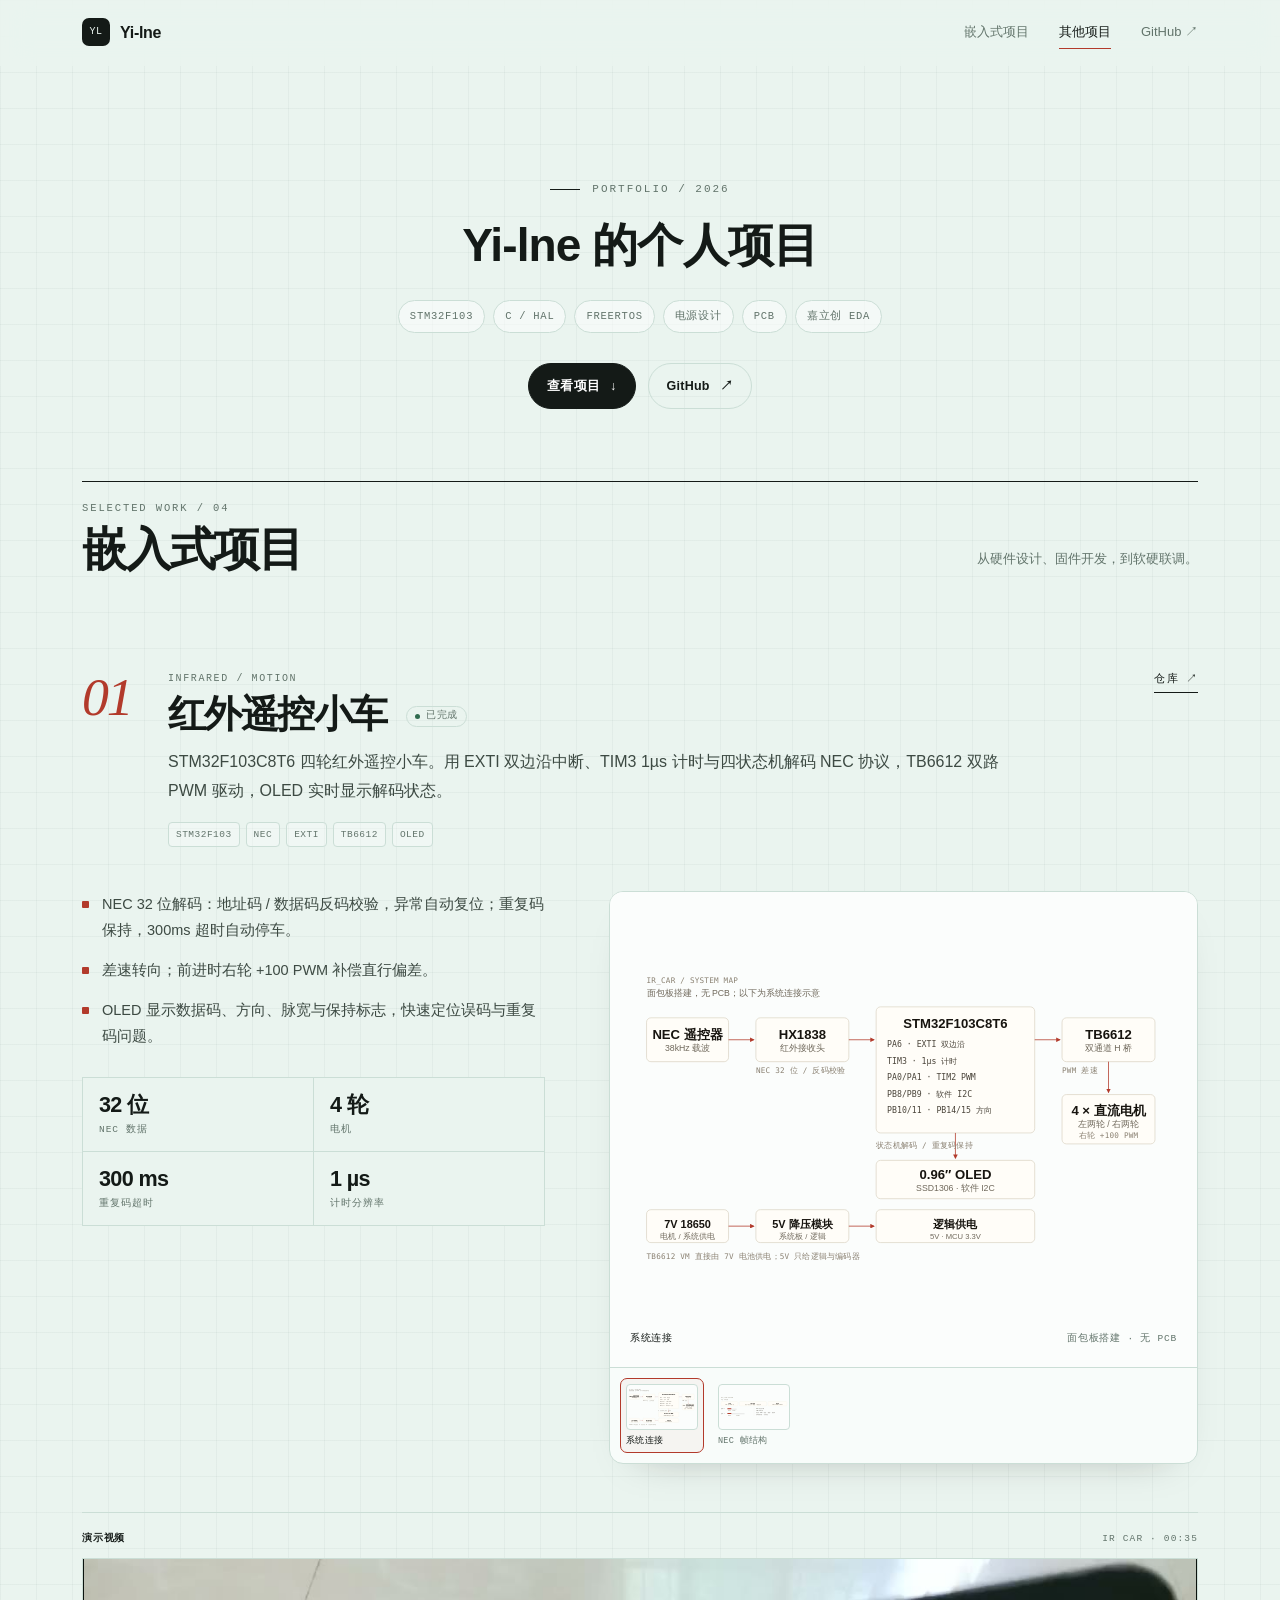
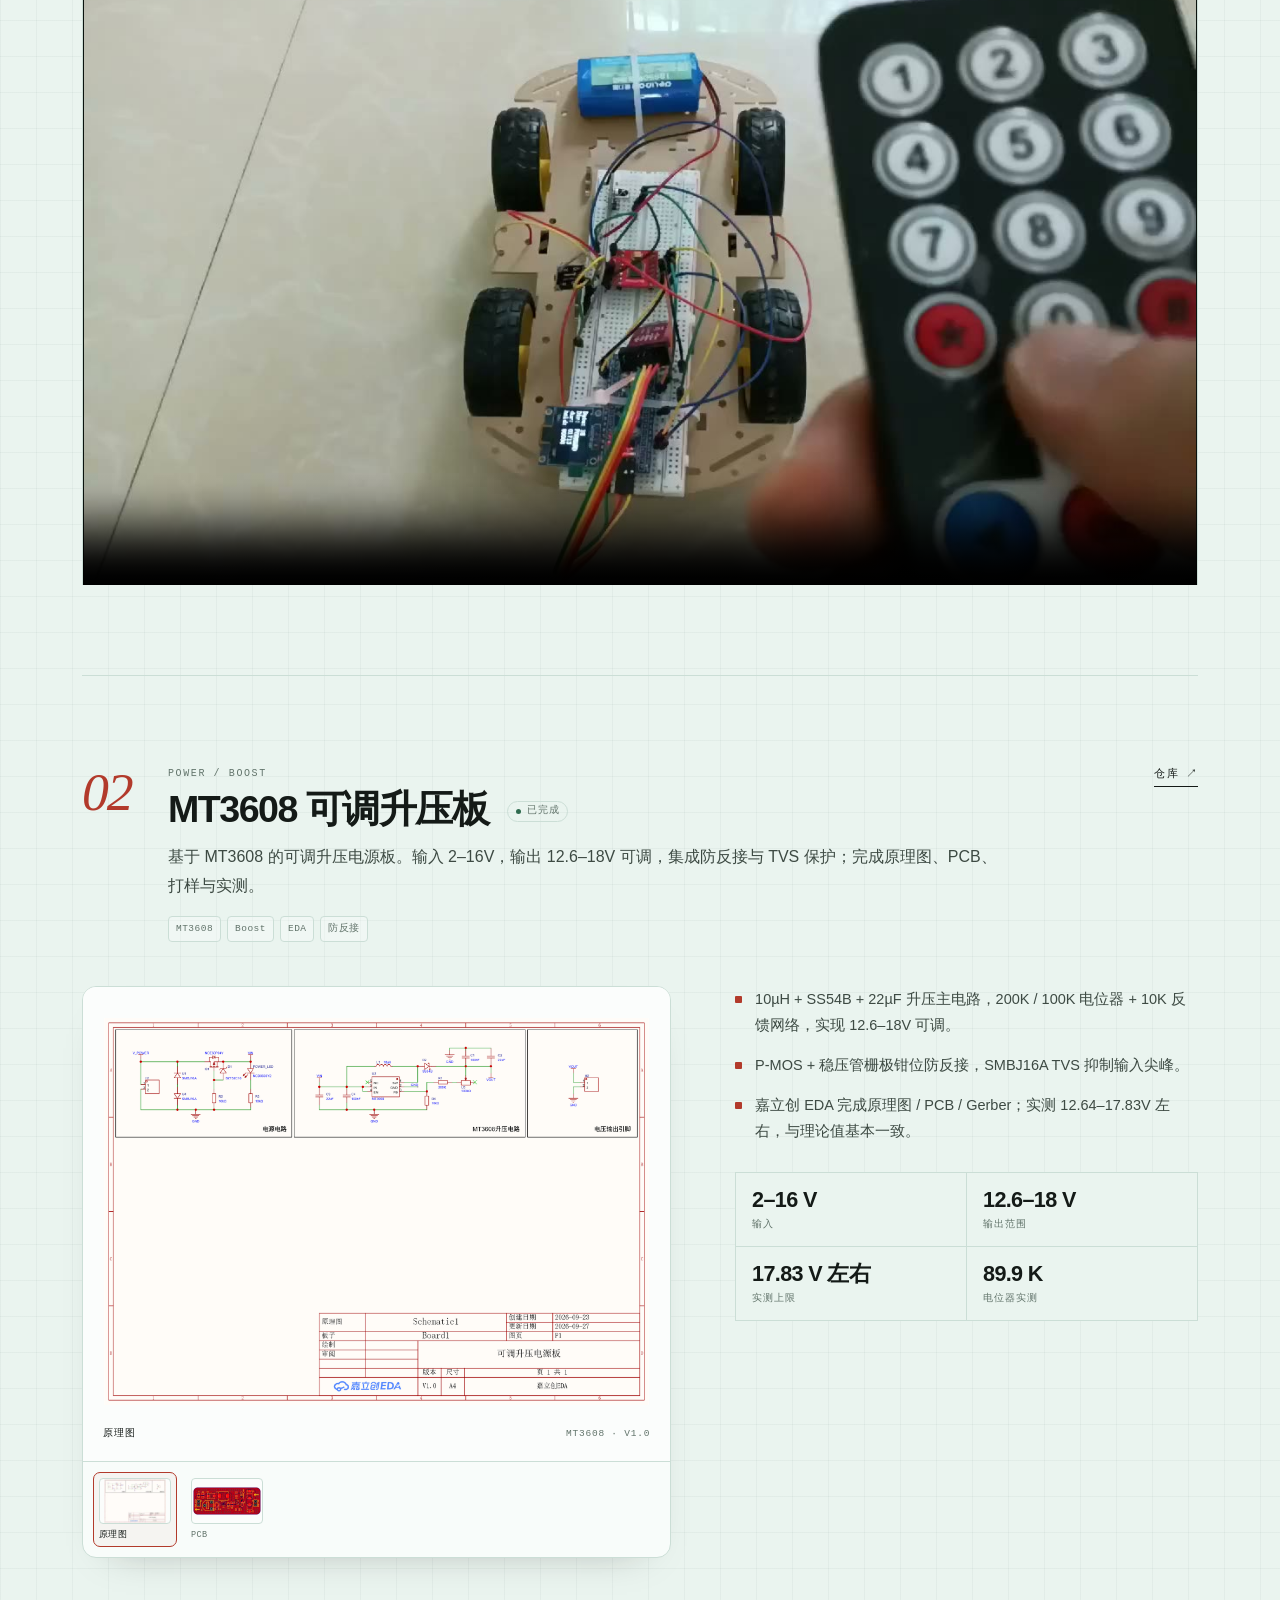
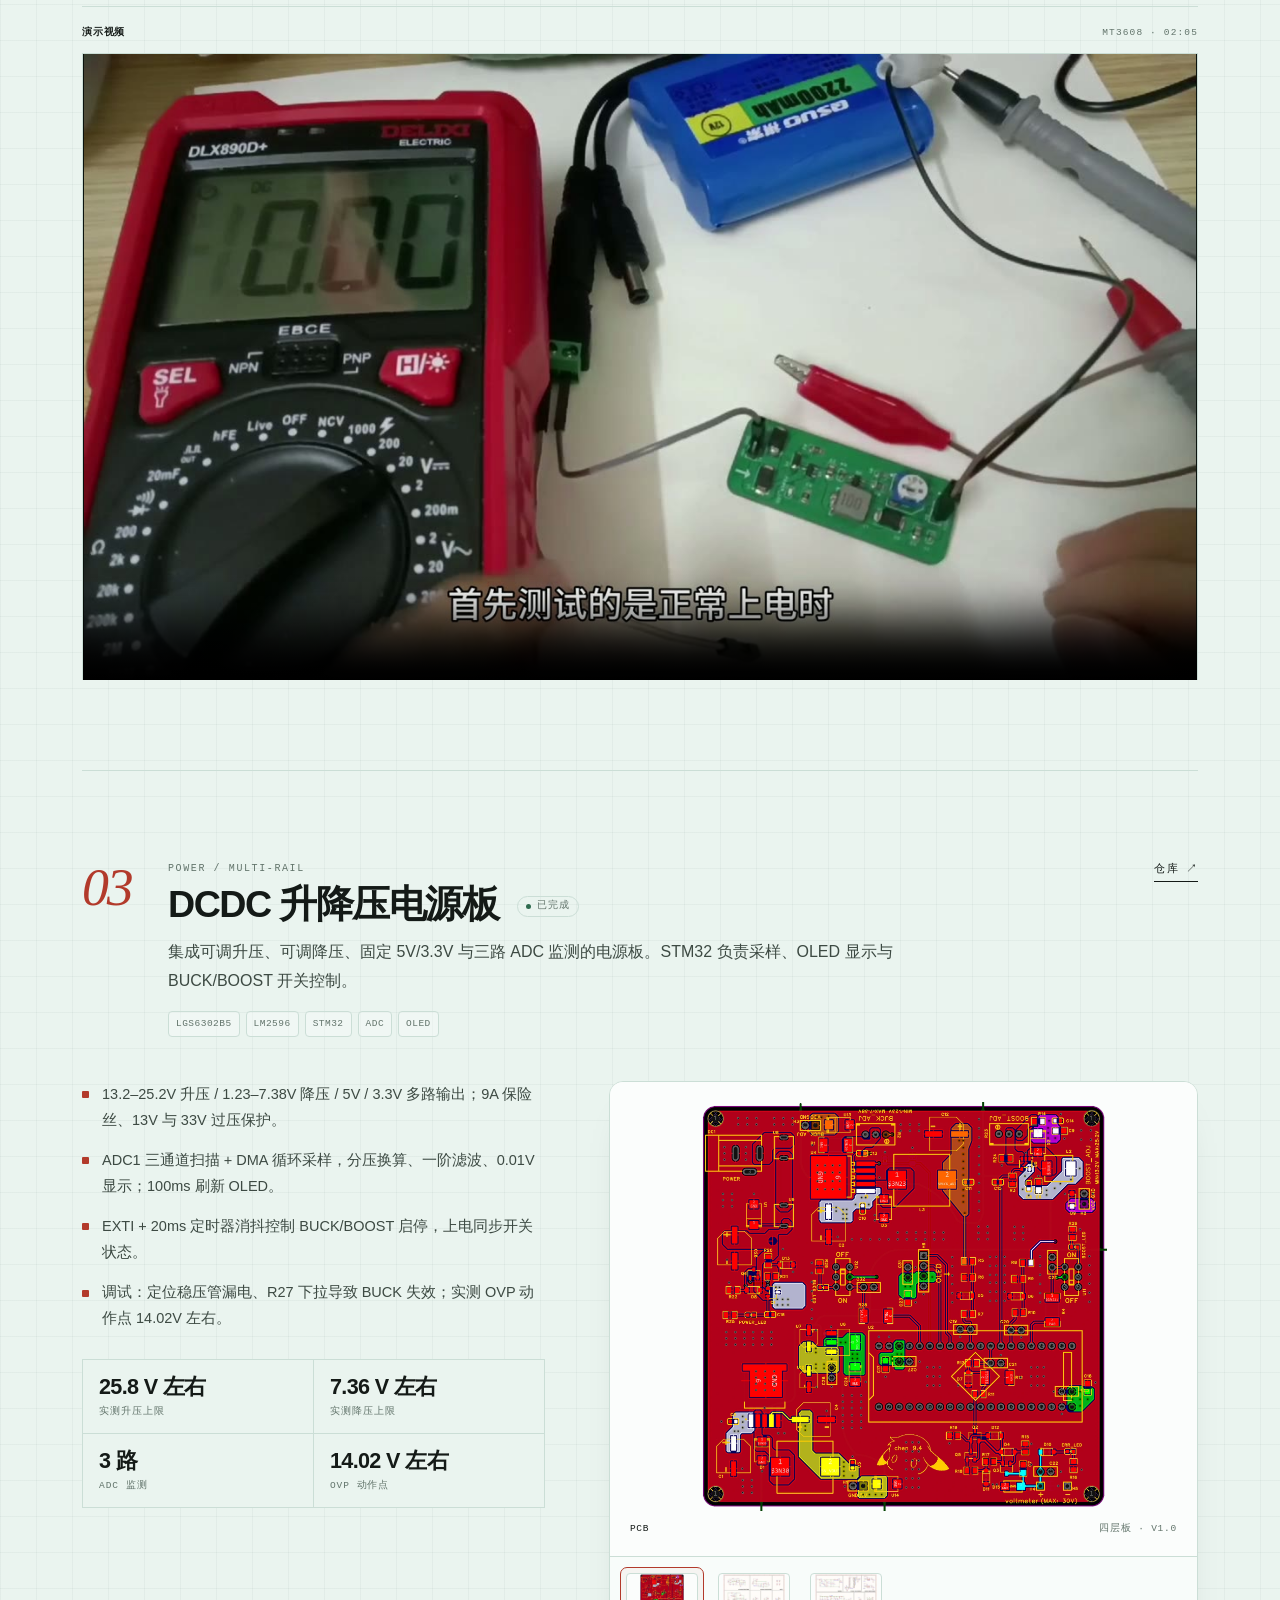
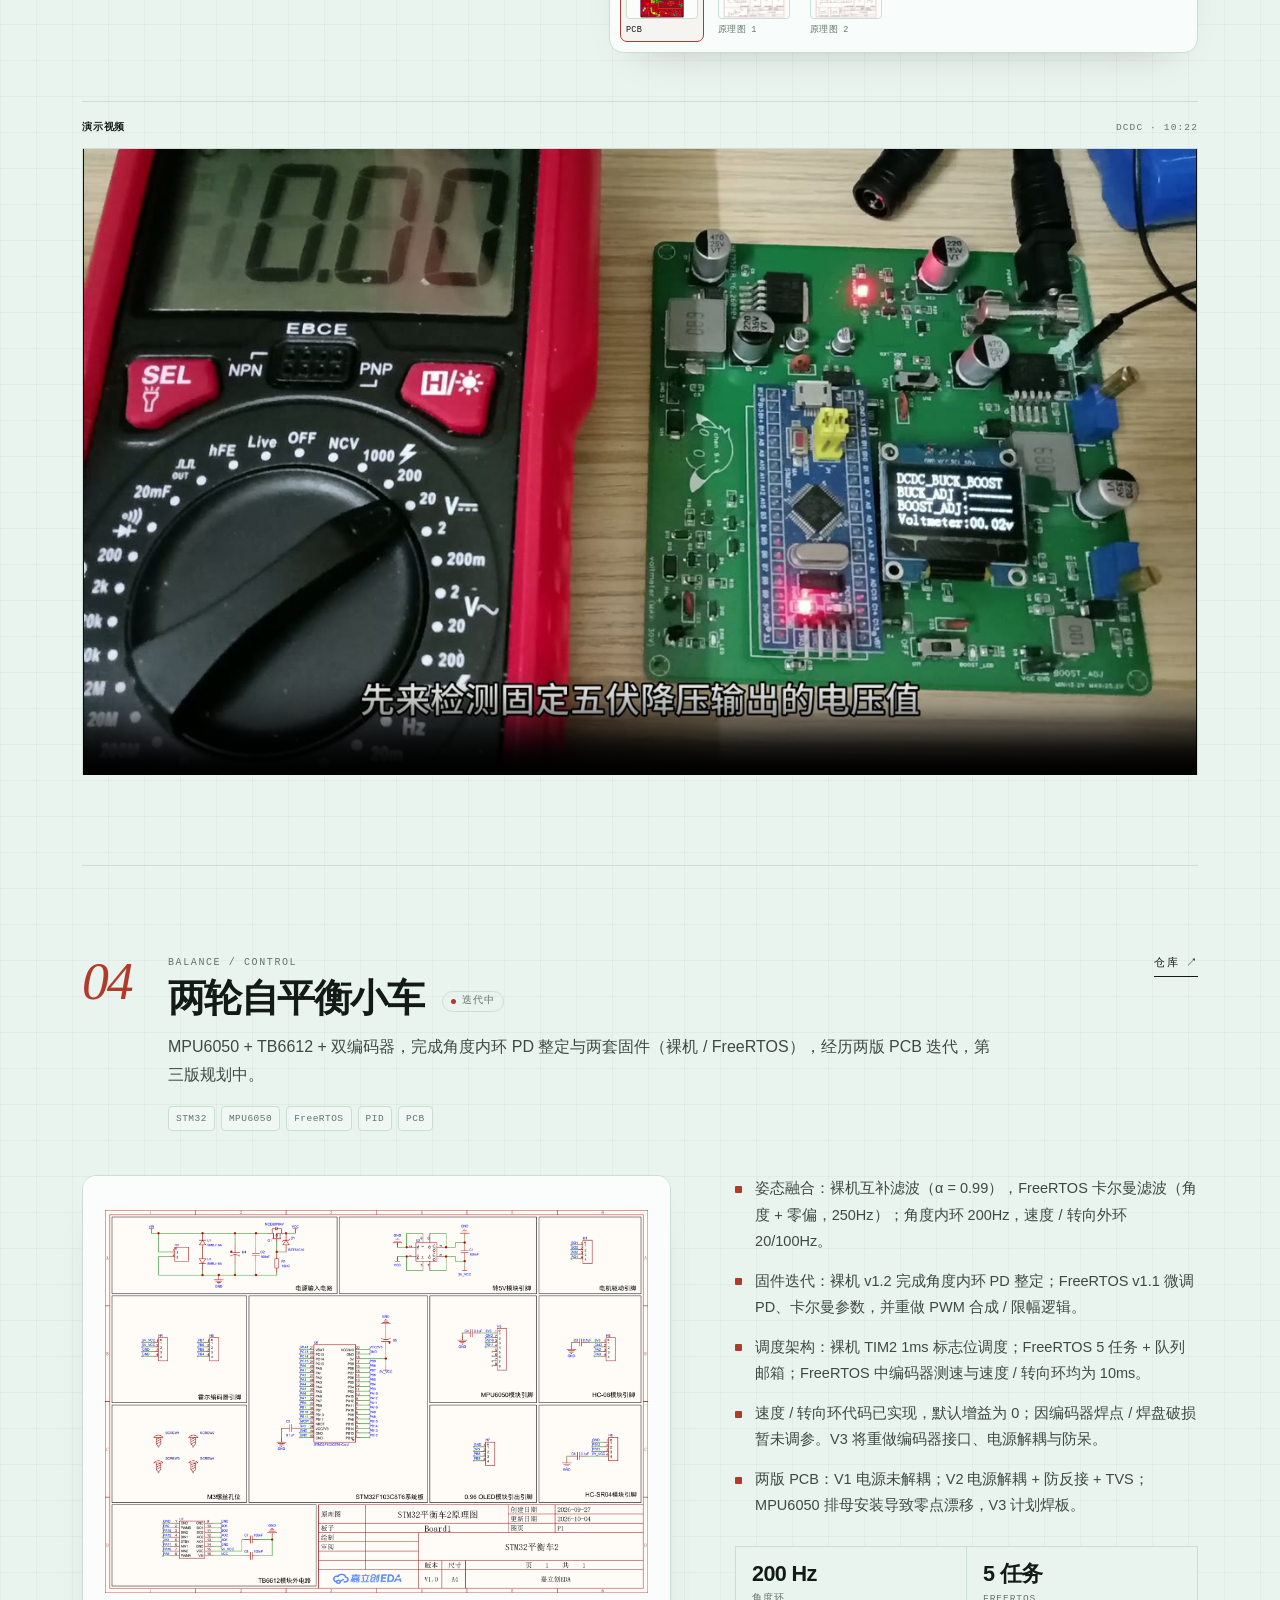
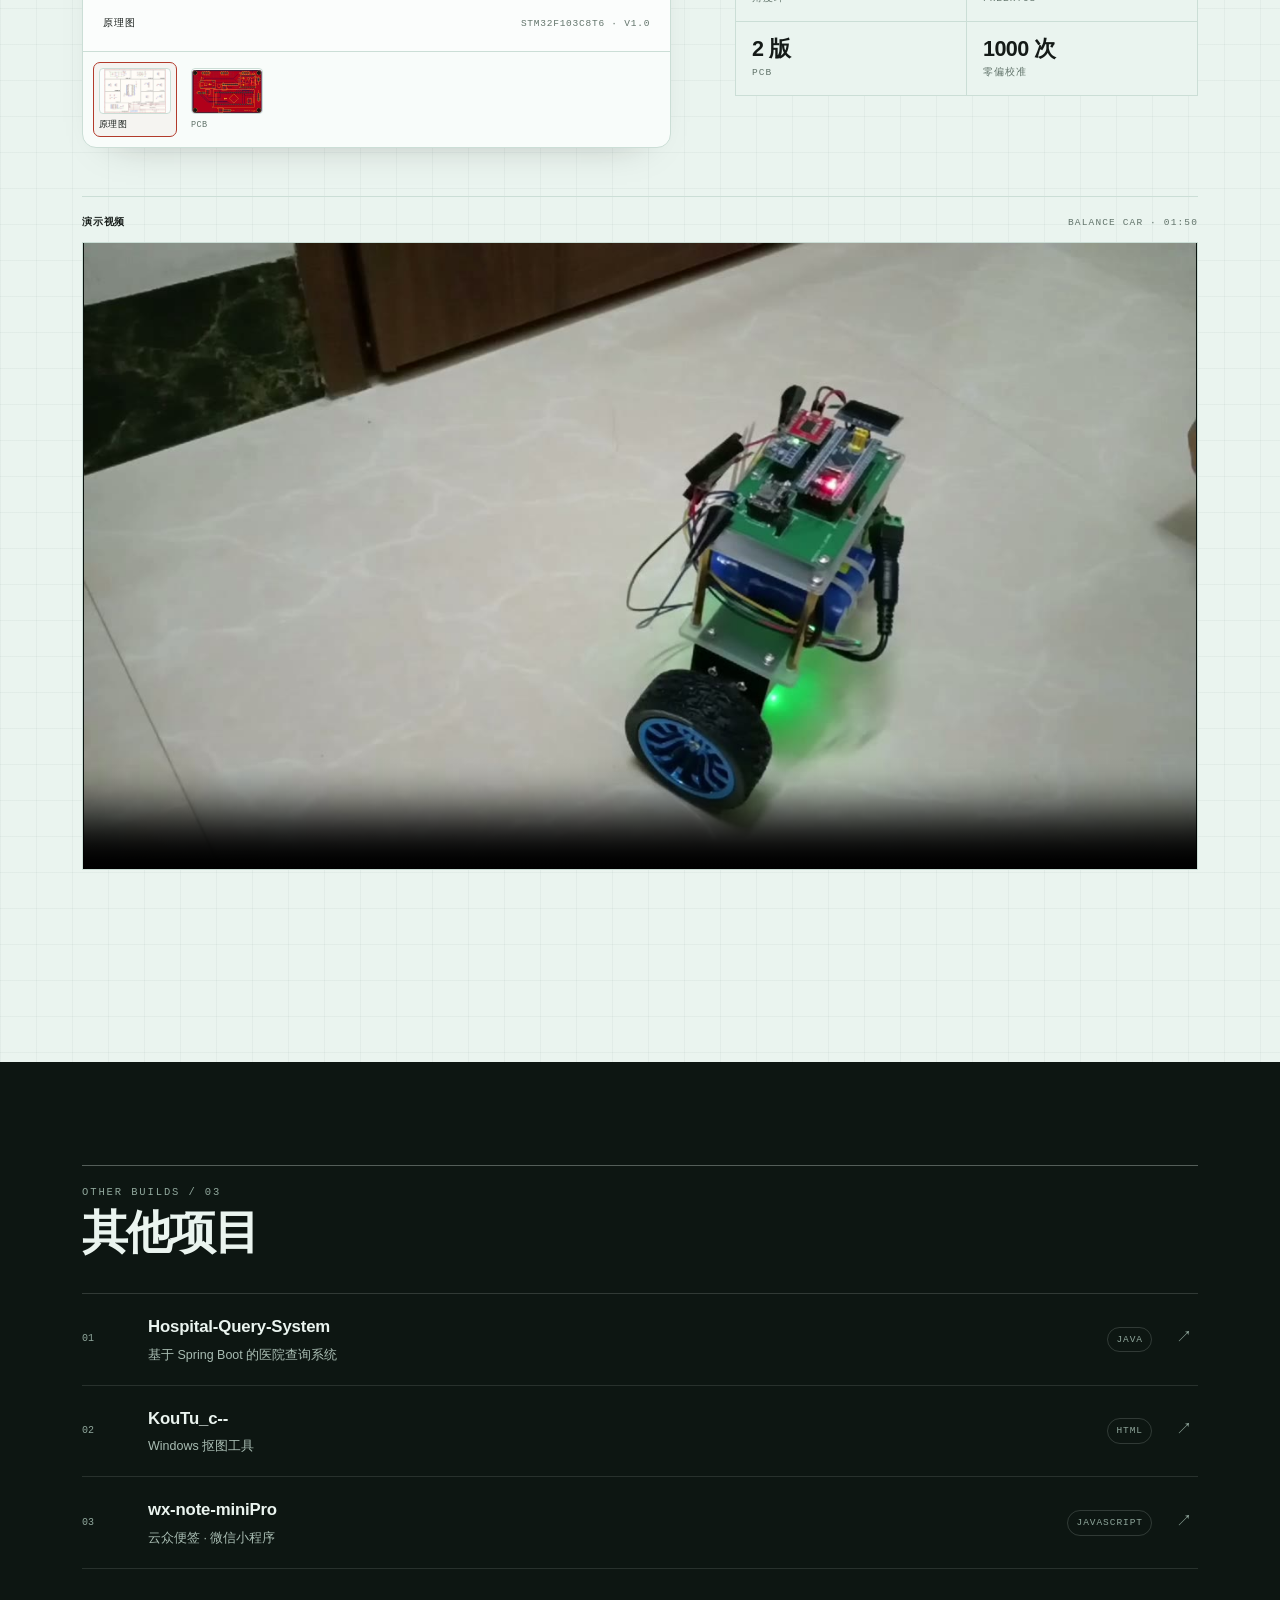
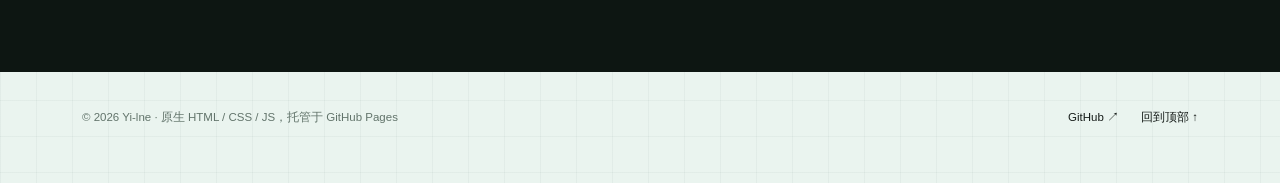
==== commit da969d23: "fix: 修复首页编码损坏" ====
--- a/index.html
+++ b/index.html
@@ -1,18 +1,18 @@
-﻿<!DOCTYPE html>
+<!DOCTYPE html>
 <html lang="zh-CN">
 <head>
   <meta charset="utf-8">
   <meta name="viewport" content="width=device-width, initial-scale=1">
-  <title>Yi-lne 鈥?涓汉椤圭洰浣滃搧闆?/title>
-  <meta name="description" content="Yi-lne 鐨勪釜浜洪」鐩綔鍝侀泦锛歋TM32 鍥轰欢銆佺孩澶栭仴鎺у皬杞︺€丮T3608 鍗囧帇鏉裤€丏CDC 鍗囬檷鍘嬬數婧愭澘涓庝袱杞嚜骞宠　灏忚溅銆?>
+  <title>Yi-lne — 个人项目作品集</title>
+  <meta name="description" content="Yi-lne 的个人项目作品集：STM32 固件、红外遥控小车、MT3608 升压板、DCDC 升降压电源板与两轮自平衡小车。">
   <meta name="theme-color" content="#eaf4ef">
   <link rel="canonical" href="https://yi-lne.github.io/">
   <link rel="icon" href="assets/favicon.svg" type="image/svg+xml">
   <link rel="stylesheet" href="assets/style.css?v=20261120-video">
   <script>document.documentElement.classList.add('js');</script>
   <meta property="og:type" content="website">
-  <meta property="og:title" content="Yi-lne 鈥?涓汉椤圭洰浣滃搧闆?>
-  <meta property="og:description" content="STM32 鍥轰欢銆佺數婧愪笌 PCB锛氱孩澶栭仴鎺у皬杞︺€丮T3608 鍗囧帇鏉裤€丏CDC 鍗囬檷鍘嬬數婧愭澘銆佷袱杞嚜骞宠　灏忚溅銆?>
+  <meta property="og:title" content="Yi-lne — 个人项目作品集">
+  <meta property="og:description" content="STM32 固件、电源与 PCB：红外遥控小车、MT3608 升压板、DCDC 升降压电源板、两轮自平衡小车。">
   <meta property="og:url" content="https://yi-lne.github.io/">
   <meta property="og:image" content="https://yi-lne.github.io/assets/img/og.jpg">
   <meta property="og:image:width" content="1200">
@@ -21,18 +21,18 @@
   <meta name="twitter:image" content="https://yi-lne.github.io/assets/img/og.jpg">
 </head>
 <body id="top">
-  <a class="skip-link" href="#work">璺冲埌椤圭洰</a>
+  <a class="skip-link" href="#work">跳到项目</a>
 
   <header class="site-header">
     <div class="header-inner">
-      <a class="logo" href="#top" aria-label="Yi-lne 棣栭〉">
+      <a class="logo" href="#top" aria-label="Yi-lne 首页">
         <span class="logo-mark" aria-hidden="true">YL</span>
         <span class="logo-text">Yi-lne</span>
       </a>
-      <nav class="nav" aria-label="涓诲鑸?>
-        <a href="#work">宓屽叆寮忛」鐩?/a>
-        <a href="#other">鍏朵粬椤圭洰</a>
-        <a href="https://github.com/Yi-lne" target="_blank" rel="noopener">GitHub <span aria-hidden="true">鈫?/span></a>
+      <nav class="nav" aria-label="主导航">
+        <a href="#work">嵌入式项目</a>
+        <a href="#other">其他项目</a>
+        <a href="https://github.com/Yi-lne" target="_blank" rel="noopener">GitHub <span aria-hidden="true">↗</span></a>
       </nav>
     </div>
   </header>
@@ -41,18 +41,18 @@
     <section class="hero" aria-labelledby="hero-title">
       <div class="hero-copy">
         <p class="eyebrow">Portfolio / 2026</p>
-        <h1 id="hero-title">Yi-lne 鐨勪釜浜洪」鐩?/h1>
-        <div class="chips" aria-label="鎶€鏈爤">
+        <h1 id="hero-title">Yi-lne 的个人项目</h1>
+        <div class="chips" aria-label="技术栈">
           <span class="chip">STM32F103</span>
           <span class="chip">C / HAL</span>
           <span class="chip">FreeRTOS</span>
-          <span class="chip">鐢垫簮璁捐</span>
+          <span class="chip">电源设计</span>
           <span class="chip">PCB</span>
-          <span class="chip">鍢夌珛鍒?EDA</span>
+          <span class="chip">嘉立创 EDA</span>
         </div>
         <div class="hero-actions">
-          <a class="btn btn-primary" href="#work">鏌ョ湅椤圭洰 <span aria-hidden="true">鈫?/span></a>
-          <a class="btn btn-ghost" href="https://github.com/Yi-lne" target="_blank" rel="noopener">GitHub <span aria-hidden="true">鈫?/span></a>
+          <a class="btn btn-primary" href="#work">查看项目 <span aria-hidden="true">↓</span></a>
+          <a class="btn btn-ghost" href="https://github.com/Yi-lne" target="_blank" rel="noopener">GitHub <span aria-hidden="true">↗</span></a>
         </div>
       </div>
     </section>
@@ -61,9 +61,9 @@
       <header class="section-head" data-reveal>
         <div>
           <p class="section-label">Selected work / 04</p>
-          <h2 class="section-title" id="work-title">宓屽叆寮忛」鐩?/h2>
+          <h2 class="section-title" id="work-title">嵌入式项目</h2>
         </div>
-        <p class="section-note">浠庣‖浠惰璁°€佸浐浠跺紑鍙戯紝鍒拌蒋纭仈璋冦€?/p>
+        <p class="section-note">从硬件设计、固件开发，到软硬联调。</p>
       </header>
 
       <div class="projects">
@@ -72,49 +72,49 @@
             <span class="project-index" aria-hidden="true">01</span>
             <div class="project-head-text">
               <p class="project-kicker">Infrared / Motion</p>
-              <h3>绾㈠閬ユ帶灏忚溅 <span class="status"><i aria-hidden="true"></i>宸插畬鎴?/span></h3>
-              <p class="project-summary">STM32F103C8T6 鍥涜疆绾㈠閬ユ帶灏忚溅銆傜敤 EXTI 鍙岃竟娌夸腑鏂€乀IM3 1碌s 璁℃椂涓庡洓鐘舵€佹満瑙ｇ爜 NEC 鍗忚锛孴B6612 鍙岃矾 PWM 椹卞姩锛孫LED 瀹炴椂鏄剧ず瑙ｇ爜鐘舵€併€?/p>
-              <div class="tags" aria-label="鎶€鏈爣绛?>
+              <h3>红外遥控小车 <span class="status"><i aria-hidden="true"></i>已完成</span></h3>
+              <p class="project-summary">STM32F103C8T6 四轮红外遥控小车。用 EXTI 双边沿中断、TIM3 1µs 计时与四状态机解码 NEC 协议，TB6612 双路 PWM 驱动，OLED 实时显示解码状态。</p>
+              <div class="tags" aria-label="技术标签">
                 <span>STM32F103</span><span>NEC</span><span>EXTI</span><span>TB6612</span><span>OLED</span>
               </div>
             </div>
-            <a class="repo-link" href="https://github.com/Yi-lne/Embedded-project--IR_Car" target="_blank" rel="noopener">浠撳簱 <span aria-hidden="true">鈫?/span></a>
+            <a class="repo-link" href="https://github.com/Yi-lne/Embedded-project--IR_Car" target="_blank" rel="noopener">仓库 <span aria-hidden="true">↗</span></a>
           </header>
 
           <div class="project-grid">
             <div class="project-info">
               <ul class="points">
-                <li>NEC 32 浣嶈В鐮侊細鍦板潃鐮?/ 鏁版嵁鐮佸弽鐮佹牎楠岋紝寮傚父鑷姩澶嶄綅锛涢噸澶嶇爜淇濇寔锛?00ms 瓒呮椂鑷姩鍋滆溅銆?/li>
-                <li>宸€熻浆鍚戯紱鍓嶈繘鏃跺彸杞?+100 PWM 琛ュ伩鐩磋鍋忓樊銆?/li>
-                <li>OLED 鏄剧ず鏁版嵁鐮併€佹柟鍚戙€佽剦瀹戒笌淇濇寔鏍囧織锛屽揩閫熷畾浣嶈鐮佷笌閲嶅鐮侀棶棰樸€?/li>
+                <li>NEC 32 位解码：地址码 / 数据码反码校验，异常自动复位；重复码保持，300ms 超时自动停车。</li>
+                <li>差速转向；前进时右轮 +100 PWM 补偿直行偏差。</li>
+                <li>OLED 显示数据码、方向、脉宽与保持标志，快速定位误码与重复码问题。</li>
               </ul>
               <div class="stats">
-                <div><b>32 浣?/b><span>NEC 鏁版嵁</span></div>
-                <div><b>4 杞?/b><span>鐢垫満</span></div>
-                <div><b>300 ms</b><span>閲嶅鐮佽秴鏃?/span></div>
-                <div><b>1 碌s</b><span>璁℃椂鍒嗚鲸鐜?/span></div>
+                <div><b>32 位</b><span>NEC 数据</span></div>
+                <div><b>4 轮</b><span>电机</span></div>
+                <div><b>300 ms</b><span>重复码超时</span></div>
+                <div><b>1 µs</b><span>计时分辨率</span></div>
               </div>
             </div>
 
             <div class="project-viewer">
               <div class="viewer" data-viewer>
                 <figure class="stage">
-                  <img class="stage-img" src="assets/img/ir-system.svg" alt="IR_Car 绯荤粺杩炴帴绀烘剰" loading="lazy">
+                  <img class="stage-img" src="assets/img/ir-system.svg" alt="IR_Car 系统连接示意" loading="lazy">
                   <figcaption>
-                    <span class="stage-label">绯荤粺杩炴帴</span>
-                    <span class="stage-caption">闈㈠寘鏉挎惌寤?路 鏃?PCB</span>
+                    <span class="stage-label">系统连接</span>
+                    <span class="stage-caption">面包板搭建 · 无 PCB</span>
                   </figcaption>
                 </figure>
-                <div class="thumbs" role="group" aria-label="IR_Car 鍥剧墖">
+                <div class="thumbs" role="group" aria-label="IR_Car 图片">
                   <button class="thumb is-active" type="button" aria-pressed="true"
-                    data-src="assets/img/ir-system.svg" data-label="绯荤粺杩炴帴" data-caption="闈㈠寘鏉挎惌寤?路 鏃?PCB" data-alt="IR_Car 绯荤粺杩炴帴绀烘剰">
+                    data-src="assets/img/ir-system.svg" data-label="系统连接" data-caption="面包板搭建 · 无 PCB" data-alt="IR_Car 系统连接示意">
                     <img src="assets/img/ir-system.svg" alt="" loading="lazy">
-                    <span>绯荤粺杩炴帴</span>
+                    <span>系统连接</span>
                   </button>
                   <button class="thumb" type="button" aria-pressed="false"
-                    data-src="assets/img/ir-nec.svg" data-label="NEC 甯х粨鏋? data-caption="寮曞鐮?/ 32 浣嶆暟鎹?/ 閲嶅鐮? data-alt="NEC 甯х粨鏋勭ず鎰?>
+                    data-src="assets/img/ir-nec.svg" data-label="NEC 帧结构" data-caption="引导码 / 32 位数据 / 重复码" data-alt="NEC 帧结构示意">
                     <img src="assets/img/ir-nec.svg" alt="" loading="lazy">
-                    <span>NEC 甯х粨鏋?/span>
+                    <span>NEC 帧结构</span>
                   </button>
                 </div>
               </div>
@@ -123,12 +123,13 @@
 
           <div class="project-demo">
             <div class="project-demo-head">
-              <b>婕旂ず瑙嗛</b>
-              <span>IR Car 路 00:35</span>
-            </div>
-            <video style="display:block;width:100%;max-width:100%;margin:0 auto;" controls preload="none" playsinline poster="assets/img/demo-ir-car.jpg?v=20261120a" aria-label="绾㈠閬ユ帶灏忚溅婕旂ず瑙嗛">
+              <b>演示视频</b>
+              <span>IR Car · 00:35</span>
+            </div>
+            <video style="display:block;width:100%;max-width:100%;margin:0 auto;" controls preload="none" playsinline poster="assets/img/demo-ir-car.jpg?v=20261120a" aria-label="红外遥控小车演示视频">
               <source src="assets/video/ir-car.mp4?v=20261120a" type="video/mp4">
-              鎮ㄧ殑娴忚鍣ㄤ笉鏀寔瑙嗛鎾斁銆?            </video>
+              您的浏览器不支持视频播放。
+            </video>
           </div>
         </article>
 
@@ -137,47 +138,47 @@
             <span class="project-index" aria-hidden="true">02</span>
             <div class="project-head-text">
               <p class="project-kicker">Power / Boost</p>
-              <h3>MT3608 鍙皟鍗囧帇鏉?<span class="status"><i aria-hidden="true"></i>宸插畬鎴?/span></h3>
-              <p class="project-summary">鍩轰簬 MT3608 鐨勫彲璋冨崌鍘嬬數婧愭澘銆傝緭鍏?2鈥?6V锛岃緭鍑?12.6鈥?8V 鍙皟锛岄泦鎴愰槻鍙嶆帴涓?TVS 淇濇姢锛涘畬鎴愬師鐞嗗浘銆丳CB銆佹墦鏍蜂笌瀹炴祴銆?/p>
-              <div class="tags" aria-label="鎶€鏈爣绛?>
-                <span>MT3608</span><span>Boost</span><span>EDA</span><span>闃插弽鎺?/span>
-              </div>
-            </div>
-            <a class="repo-link" href="https://github.com/Yi-lne/Embedded-project--DCDC_BOOST_MT3608" target="_blank" rel="noopener">浠撳簱 <span aria-hidden="true">鈫?/span></a>
+              <h3>MT3608 可调升压板 <span class="status"><i aria-hidden="true"></i>已完成</span></h3>
+              <p class="project-summary">基于 MT3608 的可调升压电源板。输入 2–16V，输出 12.6–18V 可调，集成防反接与 TVS 保护；完成原理图、PCB、打样与实测。</p>
+              <div class="tags" aria-label="技术标签">
+                <span>MT3608</span><span>Boost</span><span>EDA</span><span>防反接</span>
+              </div>
+            </div>
+            <a class="repo-link" href="https://github.com/Yi-lne/Embedded-project--DCDC_BOOST_MT3608" target="_blank" rel="noopener">仓库 <span aria-hidden="true">↗</span></a>
           </header>
 
           <div class="project-grid">
             <div class="project-info">
               <ul class="points">
-                <li>10碌H + SS54B + 22碌F 鍗囧帇涓荤數璺紝200K / 100K 鐢典綅鍣?+ 10K 鍙嶉缃戠粶锛屽疄鐜?12.6鈥?8V 鍙皟銆?/li>
-                <li>P-MOS + 绋冲帇绠℃爡鏋侀挸浣嶉槻鍙嶆帴锛孲MBJ16A TVS 鎶戝埗杈撳叆灏栧嘲銆?/li>
-                <li>鍢夌珛鍒?EDA 瀹屾垚鍘熺悊鍥?/ PCB / Gerber锛涘疄娴?12.64鈥?7.83V 宸﹀彸锛屼笌鐞嗚鍊煎熀鏈竴鑷淬€?/li>
+                <li>10µH + SS54B + 22µF 升压主电路，200K / 100K 电位器 + 10K 反馈网络，实现 12.6–18V 可调。</li>
+                <li>P-MOS + 稳压管栅极钳位防反接，SMBJ16A TVS 抑制输入尖峰。</li>
+                <li>嘉立创 EDA 完成原理图 / PCB / Gerber；实测 12.64–17.83V 左右，与理论值基本一致。</li>
               </ul>
               <div class="stats">
-                <div><b>2鈥?6 V</b><span>杈撳叆</span></div>
-                <div><b>12.6鈥?8 V</b><span>杈撳嚭鑼冨洿</span></div>
-                <div><b>17.83 V 宸﹀彸</b><span>瀹炴祴涓婇檺</span></div>
-                <div><b>89.9 K</b><span>鐢典綅鍣ㄥ疄娴?/span></div>
+                <div><b>2–16 V</b><span>输入</span></div>
+                <div><b>12.6–18 V</b><span>输出范围</span></div>
+                <div><b>17.83 V 左右</b><span>实测上限</span></div>
+                <div><b>89.9 K</b><span>电位器实测</span></div>
               </div>
             </div>
 
             <div class="project-viewer">
               <div class="viewer" data-viewer>
                 <figure class="stage">
-                  <img class="stage-img" src="assets/img/mt3608-sch.webp" alt="MT3608 鍗囧帇鏉垮師鐞嗗浘" loading="lazy">
+                  <img class="stage-img" src="assets/img/mt3608-sch.webp" alt="MT3608 升压板原理图" loading="lazy">
                   <figcaption>
-                    <span class="stage-label">鍘熺悊鍥?/span>
-                    <span class="stage-caption">MT3608 路 V1.0</span>
+                    <span class="stage-label">原理图</span>
+                    <span class="stage-caption">MT3608 · V1.0</span>
                   </figcaption>
                 </figure>
-                <div class="thumbs" role="group" aria-label="MT3608 鍥剧墖">
+                <div class="thumbs" role="group" aria-label="MT3608 图片">
                   <button class="thumb is-active" type="button" aria-pressed="true"
-                    data-src="assets/img/mt3608-sch.webp" data-label="鍘熺悊鍥? data-caption="MT3608 路 V1.0" data-alt="MT3608 鍗囧帇鏉垮師鐞嗗浘">
+                    data-src="assets/img/mt3608-sch.webp" data-label="原理图" data-caption="MT3608 · V1.0" data-alt="MT3608 升压板原理图">
                     <img src="assets/img/mt3608-sch-thumb.webp" alt="" loading="lazy">
-                    <span>鍘熺悊鍥?/span>
+                    <span>原理图</span>
                   </button>
                   <button class="thumb" type="button" aria-pressed="false"
-                    data-src="assets/img/mt3608-pcb.webp" data-label="PCB" data-caption="V1.0 路 鏉垮崱娓叉煋" data-alt="MT3608 鍗囧帇鏉?PCB">
+                    data-src="assets/img/mt3608-pcb.webp" data-label="PCB" data-caption="V1.0 · 板卡渲染" data-alt="MT3608 升压板 PCB">
                     <img src="assets/img/mt3608-pcb-thumb.webp" alt="" loading="lazy">
                     <span>PCB</span>
                   </button>
@@ -188,12 +189,13 @@
 
           <div class="project-demo">
             <div class="project-demo-head">
-              <b>婕旂ず瑙嗛</b>
-              <span>MT3608 路 02:05</span>
-            </div>
-            <video style="display:block;width:100%;max-width:100%;margin:0 auto;" controls preload="none" playsinline poster="assets/img/demo-mt3608.jpg?v=20261120a" aria-label="MT3608 鍙皟鍗囧帇鏉挎紨绀鸿棰?>
+              <b>演示视频</b>
+              <span>MT3608 · 02:05</span>
+            </div>
+            <video style="display:block;width:100%;max-width:100%;margin:0 auto;" controls preload="none" playsinline poster="assets/img/demo-mt3608.jpg?v=20261120a" aria-label="MT3608 可调升压板演示视频">
               <source src="assets/video/mt3608.mp4?v=20261120a" type="video/mp4">
-              鎮ㄧ殑娴忚鍣ㄤ笉鏀寔瑙嗛鎾斁銆?            </video>
+              您的浏览器不支持视频播放。
+            </video>
           </div>
         </article>
 
@@ -202,55 +204,55 @@
             <span class="project-index" aria-hidden="true">03</span>
             <div class="project-head-text">
               <p class="project-kicker">Power / Multi-rail</p>
-              <h3>DCDC 鍗囬檷鍘嬬數婧愭澘 <span class="status"><i aria-hidden="true"></i>宸插畬鎴?/span></h3>
-              <p class="project-summary">闆嗘垚鍙皟鍗囧帇銆佸彲璋冮檷鍘嬨€佸浐瀹?5V/3.3V 涓庝笁璺?ADC 鐩戞祴鐨勭數婧愭澘銆係TM32 璐熻矗閲囨牱銆丱LED 鏄剧ず涓?BUCK/BOOST 寮€鍏虫帶鍒躲€?/p>
-              <div class="tags" aria-label="鎶€鏈爣绛?>
+              <h3>DCDC 升降压电源板 <span class="status"><i aria-hidden="true"></i>已完成</span></h3>
+              <p class="project-summary">集成可调升压、可调降压、固定 5V/3.3V 与三路 ADC 监测的电源板。STM32 负责采样、OLED 显示与 BUCK/BOOST 开关控制。</p>
+              <div class="tags" aria-label="技术标签">
                 <span>LGS6302B5</span><span>LM2596</span><span>STM32</span><span>ADC</span><span>OLED</span>
               </div>
             </div>
-            <a class="repo-link" href="https://github.com/Yi-lne/Embedded-project--DCDC_BUCK_and_BOOST" target="_blank" rel="noopener">浠撳簱 <span aria-hidden="true">鈫?/span></a>
+            <a class="repo-link" href="https://github.com/Yi-lne/Embedded-project--DCDC_BUCK_and_BOOST" target="_blank" rel="noopener">仓库 <span aria-hidden="true">↗</span></a>
           </header>
 
           <div class="project-grid">
             <div class="project-info">
               <ul class="points">
-                <li>13.2鈥?5.2V 鍗囧帇 / 1.23鈥?.38V 闄嶅帇 / 5V / 3.3V 澶氳矾杈撳嚭锛?A 淇濋櫓涓濄€?3V 涓?33V 杩囧帇淇濇姢銆?/li>
-                <li>ADC1 涓夐€氶亾鎵弿 + DMA 寰幆閲囨牱锛屽垎鍘嬫崲绠椼€佷竴闃舵护娉€?.01V 鏄剧ず锛?00ms 鍒锋柊 OLED銆?/li>
-                <li>EXTI + 20ms 瀹氭椂鍣ㄦ秷鎶栨帶鍒?BUCK/BOOST 鍚仠锛屼笂鐢靛悓姝ュ紑鍏崇姸鎬併€?/li>
-                <li>璋冭瘯锛氬畾浣嶇ǔ鍘嬬婕忕數銆丷27 涓嬫媺瀵艰嚧 BUCK 澶辨晥锛涘疄娴?OVP 鍔ㄤ綔鐐?14.02V 宸﹀彸銆?/li>
+                <li>13.2–25.2V 升压 / 1.23–7.38V 降压 / 5V / 3.3V 多路输出；9A 保险丝、13V 与 33V 过压保护。</li>
+                <li>ADC1 三通道扫描 + DMA 循环采样，分压换算、一阶滤波、0.01V 显示；100ms 刷新 OLED。</li>
+                <li>EXTI + 20ms 定时器消抖控制 BUCK/BOOST 启停，上电同步开关状态。</li>
+                <li>调试：定位稳压管漏电、R27 下拉导致 BUCK 失效；实测 OVP 动作点 14.02V 左右。</li>
               </ul>
               <div class="stats">
-                <div><b>25.8 V 宸﹀彸</b><span>瀹炴祴鍗囧帇涓婇檺</span></div>
-                <div><b>7.36 V 宸﹀彸</b><span>瀹炴祴闄嶅帇涓婇檺</span></div>
-                <div><b>3 璺?/b><span>ADC 鐩戞祴</span></div>
-                <div><b>14.02 V 宸﹀彸</b><span>OVP 鍔ㄤ綔鐐?/span></div>
+                <div><b>25.8 V 左右</b><span>实测升压上限</span></div>
+                <div><b>7.36 V 左右</b><span>实测降压上限</span></div>
+                <div><b>3 路</b><span>ADC 监测</span></div>
+                <div><b>14.02 V 左右</b><span>OVP 动作点</span></div>
               </div>
             </div>
 
             <div class="project-viewer">
               <div class="viewer" data-viewer>
                 <figure class="stage">
-                  <img class="stage-img" src="assets/img/dcdc-pcb.webp" alt="DCDC 鍗囬檷鍘嬬數婧愭澘 PCB" loading="lazy">
+                  <img class="stage-img" src="assets/img/dcdc-pcb.webp" alt="DCDC 升降压电源板 PCB" loading="lazy">
                   <figcaption>
                     <span class="stage-label">PCB</span>
-                    <span class="stage-caption">鍥涘眰鏉?路 V1.0</span>
+                    <span class="stage-caption">四层板 · V1.0</span>
                   </figcaption>
                 </figure>
-                <div class="thumbs" role="group" aria-label="DCDC 鍥剧墖">
+                <div class="thumbs" role="group" aria-label="DCDC 图片">
                   <button class="thumb is-active" type="button" aria-pressed="true"
-                    data-src="assets/img/dcdc-pcb.webp" data-label="PCB" data-caption="鍥涘眰鏉?路 V1.0" data-alt="DCDC 鍗囬檷鍘嬬數婧愭澘 PCB">
+                    data-src="assets/img/dcdc-pcb.webp" data-label="PCB" data-caption="四层板 · V1.0" data-alt="DCDC 升降压电源板 PCB">
                     <img src="assets/img/dcdc-pcb-thumb.webp" alt="" loading="lazy">
                     <span>PCB</span>
                   </button>
                   <button class="thumb" type="button" aria-pressed="false"
-                    data-src="assets/img/dcdc-sch-1.webp" data-label="鍘熺悊鍥?1" data-caption="鍗囬檷鍘嬫ā鍧? data-alt="DCDC 鍗囬檷鍘嬫ā鍧楀師鐞嗗浘">
+                    data-src="assets/img/dcdc-sch-1.webp" data-label="原理图 1" data-caption="升降压模块" data-alt="DCDC 升降压模块原理图">
                     <img src="assets/img/dcdc-sch-1-thumb.webp" alt="" loading="lazy">
-                    <span>鍘熺悊鍥?1</span>
+                    <span>原理图 1</span>
                   </button>
                   <button class="thumb" type="button" aria-pressed="false"
-                    data-src="assets/img/dcdc-sch-2.webp" data-label="鍘熺悊鍥?2" data-caption="鐢垫簮涓庝富鎺фā鍧? data-alt="DCDC 鐢垫簮涓庝富鎺фā鍧楀師鐞嗗浘">
+                    data-src="assets/img/dcdc-sch-2.webp" data-label="原理图 2" data-caption="电源与主控模块" data-alt="DCDC 电源与主控模块原理图">
                     <img src="assets/img/dcdc-sch-2-thumb.webp" alt="" loading="lazy">
-                    <span>鍘熺悊鍥?2</span>
+                    <span>原理图 2</span>
                   </button>
                 </div>
               </div>
@@ -259,12 +261,13 @@
 
           <div class="project-demo">
             <div class="project-demo-head">
-              <b>婕旂ず瑙嗛</b>
-              <span>DCDC 路 10:22</span>
-            </div>
-            <video style="display:block;width:100%;max-width:100%;margin:0 auto;" controls preload="none" playsinline poster="assets/img/demo-dcdc.jpg?v=20261120a" aria-label="DCDC 鍗囬檷鍘嬬數婧愭澘婕旂ず瑙嗛">
+              <b>演示视频</b>
+              <span>DCDC · 10:22</span>
+            </div>
+            <video style="display:block;width:100%;max-width:100%;margin:0 auto;" controls preload="none" playsinline poster="assets/img/demo-dcdc.jpg?v=20261120a" aria-label="DCDC 升降压电源板演示视频">
               <source src="assets/video/dcdc.mp4?v=20261120a" type="video/mp4">
-              鎮ㄧ殑娴忚鍣ㄤ笉鏀寔瑙嗛鎾斁銆?            </video>
+              您的浏览器不支持视频播放。
+            </video>
           </div>
         </article>
 
@@ -273,49 +276,49 @@
             <span class="project-index" aria-hidden="true">04</span>
             <div class="project-head-text">
               <p class="project-kicker">Balance / Control</p>
-              <h3>涓よ疆鑷钩琛″皬杞?<span class="status status--wip"><i aria-hidden="true"></i>杩唬涓?/span></h3>
-              <p class="project-summary">MPU6050 + TB6612 + 鍙岀紪鐮佸櫒锛屽畬鎴愯搴﹀唴鐜?PD 鏁村畾涓庝袱濂楀浐浠讹紙瑁告満 / FreeRTOS锛夛紝缁忓巻涓ょ増 PCB 杩唬锛岀涓夌増瑙勫垝涓€?/p>
-              <div class="tags" aria-label="鎶€鏈爣绛?>
+              <h3>两轮自平衡小车 <span class="status status--wip"><i aria-hidden="true"></i>迭代中</span></h3>
+              <p class="project-summary">MPU6050 + TB6612 + 双编码器，完成角度内环 PD 整定与两套固件（裸机 / FreeRTOS），经历两版 PCB 迭代，第三版规划中。</p>
+              <div class="tags" aria-label="技术标签">
                 <span>STM32</span><span>MPU6050</span><span>FreeRTOS</span><span>PID</span><span>PCB</span>
               </div>
             </div>
-            <a class="repo-link" href="https://github.com/Yi-lne/Embedded-project--Balance_Car" target="_blank" rel="noopener">浠撳簱 <span aria-hidden="true">鈫?/span></a>
+            <a class="repo-link" href="https://github.com/Yi-lne/Embedded-project--Balance_Car" target="_blank" rel="noopener">仓库 <span aria-hidden="true">↗</span></a>
           </header>
 
           <div class="project-grid">
             <div class="project-info">
               <ul class="points">
-                <li>濮挎€佽瀺鍚堬細瑁告満浜掕ˉ婊ゆ尝锛埼?= 0.99锛夛紝FreeRTOS 鍗″皵鏇兼护娉紙瑙掑害 + 闆跺亸锛?50Hz锛夛紱瑙掑害鍐呯幆 200Hz锛岄€熷害 / 杞悜澶栫幆 20/100Hz銆?/li>
-                <li>鍥轰欢杩唬锛氳８鏈?v1.2 瀹屾垚瑙掑害鍐呯幆 PD 鏁村畾锛汧reeRTOS v1.1 寰皟 PD銆佸崱灏旀浖鍙傛暟锛屽苟閲嶅仛 PWM 鍚堟垚 / 闄愬箙閫昏緫銆?/li>
-                <li>璋冨害鏋舵瀯锛氳８鏈?TIM2 1ms 鏍囧織浣嶈皟搴︼紱FreeRTOS 5 浠诲姟 + 闃熷垪閭锛汧reeRTOS 涓紪鐮佸櫒娴嬮€熶笌閫熷害 / 杞悜鐜潎涓?10ms銆?/li>
-                <li>閫熷害 / 杞悜鐜唬鐮佸凡瀹炵幇锛岄粯璁ゅ鐩婁负 0锛涘洜缂栫爜鍣ㄧ剨鐐?/ 鐒婄洏鐮存崯鏆傛湭璋冨弬銆俈3 灏嗛噸鍋氱紪鐮佸櫒鎺ュ彛銆佺數婧愯В鑰︿笌闃插憜銆?/li>
-                <li>涓ょ増 PCB锛歏1 鐢垫簮鏈В鑰︼紱V2 鐢垫簮瑙ｈ€?+ 闃插弽鎺?+ TVS锛汳PU6050 鎺掓瘝瀹夎瀵艰嚧闆剁偣婕傜Щ锛孷3 璁″垝鐒婃澘銆?/li>
+                <li>姿态融合：裸机互补滤波（α = 0.99），FreeRTOS 卡尔曼滤波（角度 + 零偏，250Hz）；角度内环 200Hz，速度 / 转向外环 20/100Hz。</li>
+                <li>固件迭代：裸机 v1.2 完成角度内环 PD 整定；FreeRTOS v1.1 微调 PD、卡尔曼参数，并重做 PWM 合成 / 限幅逻辑。</li>
+                <li>调度架构：裸机 TIM2 1ms 标志位调度；FreeRTOS 5 任务 + 队列邮箱；FreeRTOS 中编码器测速与速度 / 转向环均为 10ms。</li>
+                <li>速度 / 转向环代码已实现，默认增益为 0；因编码器焊点 / 焊盘破损暂未调参。V3 将重做编码器接口、电源解耦与防呆。</li>
+                <li>两版 PCB：V1 电源未解耦；V2 电源解耦 + 防反接 + TVS；MPU6050 排母安装导致零点漂移，V3 计划焊板。</li>
               </ul>
               <div class="stats">
-                <div><b>200 Hz</b><span>瑙掑害鐜?/span></div>
-                <div><b>5 浠诲姟</b><span>FreeRTOS</span></div>
-                <div><b>2 鐗?/b><span>PCB</span></div>
-                <div><b>1000 娆?/b><span>闆跺亸鏍″噯</span></div>
+                <div><b>200 Hz</b><span>角度环</span></div>
+                <div><b>5 任务</b><span>FreeRTOS</span></div>
+                <div><b>2 版</b><span>PCB</span></div>
+                <div><b>1000 次</b><span>零偏校准</span></div>
               </div>
             </div>
 
             <div class="project-viewer">
               <div class="viewer" data-viewer>
                 <figure class="stage">
-                  <img class="stage-img" src="assets/img/balance-sch.webp" alt="STM32 骞宠　杞﹀師鐞嗗浘" loading="lazy">
+                  <img class="stage-img" src="assets/img/balance-sch.webp" alt="STM32 平衡车原理图" loading="lazy">
                   <figcaption>
-                    <span class="stage-label">鍘熺悊鍥?/span>
-                    <span class="stage-caption">STM32F103C8T6 路 V1.0</span>
+                    <span class="stage-label">原理图</span>
+                    <span class="stage-caption">STM32F103C8T6 · V1.0</span>
                   </figcaption>
                 </figure>
-                <div class="thumbs" role="group" aria-label="Balance Car 鍥剧墖">
+                <div class="thumbs" role="group" aria-label="Balance Car 图片">
                   <button class="thumb is-active" type="button" aria-pressed="true"
-                    data-src="assets/img/balance-sch.webp" data-label="鍘熺悊鍥? data-caption="STM32F103C8T6 路 V1.0" data-alt="STM32 骞宠　杞﹀師鐞嗗浘">
+                    data-src="assets/img/balance-sch.webp" data-label="原理图" data-caption="STM32F103C8T6 · V1.0" data-alt="STM32 平衡车原理图">
                     <img src="assets/img/balance-sch-thumb.webp" alt="" loading="lazy">
-                    <span>鍘熺悊鍥?/span>
+                    <span>原理图</span>
                   </button>
                   <button class="thumb" type="button" aria-pressed="false"
-                    data-src="assets/img/balance-pcb.webp" data-label="PCB" data-caption="V2 路 搴曞眰瑙嗗浘" data-alt="STM32 骞宠　杞?PCB">
+                    data-src="assets/img/balance-pcb.webp" data-label="PCB" data-caption="V2 · 底层视图" data-alt="STM32 平衡车 PCB">
                     <img src="assets/img/balance-pcb-thumb.webp" alt="" loading="lazy">
                     <span>PCB</span>
                   </button>
@@ -326,12 +329,13 @@
 
           <div class="project-demo">
             <div class="project-demo-head">
-              <b>婕旂ず瑙嗛</b>
-              <span>Balance Car 路 01:50</span>
-            </div>
-            <video style="display:block;width:100%;max-width:100%;margin:0 auto;" controls preload="none" playsinline poster="assets/img/demo-balance.jpg?v=20261120a" aria-label="涓よ疆鑷钩琛″皬杞︽紨绀鸿棰?>
+              <b>演示视频</b>
+              <span>Balance Car · 01:50</span>
+            </div>
+            <video style="display:block;width:100%;max-width:100%;margin:0 auto;" controls preload="none" playsinline poster="assets/img/demo-balance.jpg?v=20261120a" aria-label="两轮自平衡小车演示视频">
               <source src="assets/video/balance.mp4?v=20261120a" type="video/mp4">
-              鎮ㄧ殑娴忚鍣ㄤ笉鏀寔瑙嗛鎾斁銆?            </video>
+              您的浏览器不支持视频播放。
+            </video>
           </div>
         </article>
       </div>
@@ -342,7 +346,7 @@
         <header class="section-head section-head--dark" data-reveal>
           <div>
             <p class="section-label">Other builds / 03</p>
-            <h2 class="section-title" id="other-title">鍏朵粬椤圭洰</h2>
+            <h2 class="section-title" id="other-title">其他项目</h2>
           </div>
         </header>
 
@@ -351,28 +355,28 @@
             <span class="other-num">01</span>
             <div class="other-text">
               <h3>Hospital-Query-System</h3>
-              <p>鍩轰簬 Spring Boot 鐨勫尰闄㈡煡璇㈢郴缁?/p>
+              <p>基于 Spring Boot 的医院查询系统</p>
             </div>
             <span class="lang">Java</span>
-            <span class="other-arrow" aria-hidden="true">鈫?/span>
+            <span class="other-arrow" aria-hidden="true">↗</span>
           </a>
           <a class="other-row" href="https://github.com/Yi-lne/KouTu_c--" target="_blank" rel="noopener">
             <span class="other-num">02</span>
             <div class="other-text">
               <h3>KouTu_c--</h3>
-              <p>Windows 鎶犲浘宸ュ叿</p>
+              <p>Windows 抠图工具</p>
             </div>
             <span class="lang">HTML</span>
-            <span class="other-arrow" aria-hidden="true">鈫?/span>
+            <span class="other-arrow" aria-hidden="true">↗</span>
           </a>
           <a class="other-row" href="https://github.com/Yi-lne/wx-note-miniPro" target="_blank" rel="noopener">
             <span class="other-num">03</span>
             <div class="other-text">
               <h3>wx-note-miniPro</h3>
-              <p>浜戜紬渚跨 路 寰俊灏忕▼搴?/p>
+              <p>云众便签 · 微信小程序</p>
             </div>
             <span class="lang">JavaScript</span>
-            <span class="other-arrow" aria-hidden="true">鈫?/span>
+            <span class="other-arrow" aria-hidden="true">↗</span>
           </a>
         </div>
       </div>
@@ -380,23 +384,23 @@
   </main>
 
   <footer class="site-footer">
-    <p>漏 2026 Yi-lne 路 鍘熺敓 HTML / CSS / JS锛屾墭绠′簬 GitHub Pages</p>
+    <p>© 2026 Yi-lne · 原生 HTML / CSS / JS，托管于 GitHub Pages</p>
     <p class="footer-links">
-      <a href="https://github.com/Yi-lne" target="_blank" rel="noopener">GitHub 鈫?/a>
-      <a href="#top">鍥炲埌椤堕儴 鈫?/a>
+      <a href="https://github.com/Yi-lne" target="_blank" rel="noopener">GitHub ↗</a>
+      <a href="#top">回到顶部 ↑</a>
     </p>
   </footer>
 
-  <dialog id="lightbox" class="lightbox" aria-label="鍥剧墖棰勮">
+  <dialog id="lightbox" class="lightbox" aria-label="图片预览">
     <div class="lightbox-inner">
-      <button class="lightbox-close" type="button" aria-label="鍏抽棴">脳</button>
-      <button class="lightbox-nav lightbox-prev" type="button" aria-label="涓婁竴寮?>鈥?/button>
+      <button class="lightbox-close" type="button" aria-label="关闭">×</button>
+      <button class="lightbox-nav lightbox-prev" type="button" aria-label="上一张">‹</button>
       <img id="lightbox-img" alt="">
-      <button class="lightbox-nav lightbox-next" type="button" aria-label="涓嬩竴寮?>鈥?/button>
+      <button class="lightbox-nav lightbox-next" type="button" aria-label="下一张">›</button>
       <div class="lightbox-bar">
         <span id="lightbox-caption"></span>
         <span class="lightbox-meta">
-          <a id="lightbox-open" class="lightbox-open" href="#" target="_blank" rel="noopener">鍘熷浘 鈫?/a>
+          <a id="lightbox-open" class="lightbox-open" href="#" target="_blank" rel="noopener">原图 ↗</a>
           <span id="lightbox-count"></span>
         </span>
       </div>
@@ -406,5 +410,3 @@
   <script src="assets/script.js" defer></script>
 </body>
 </html>
-
-
